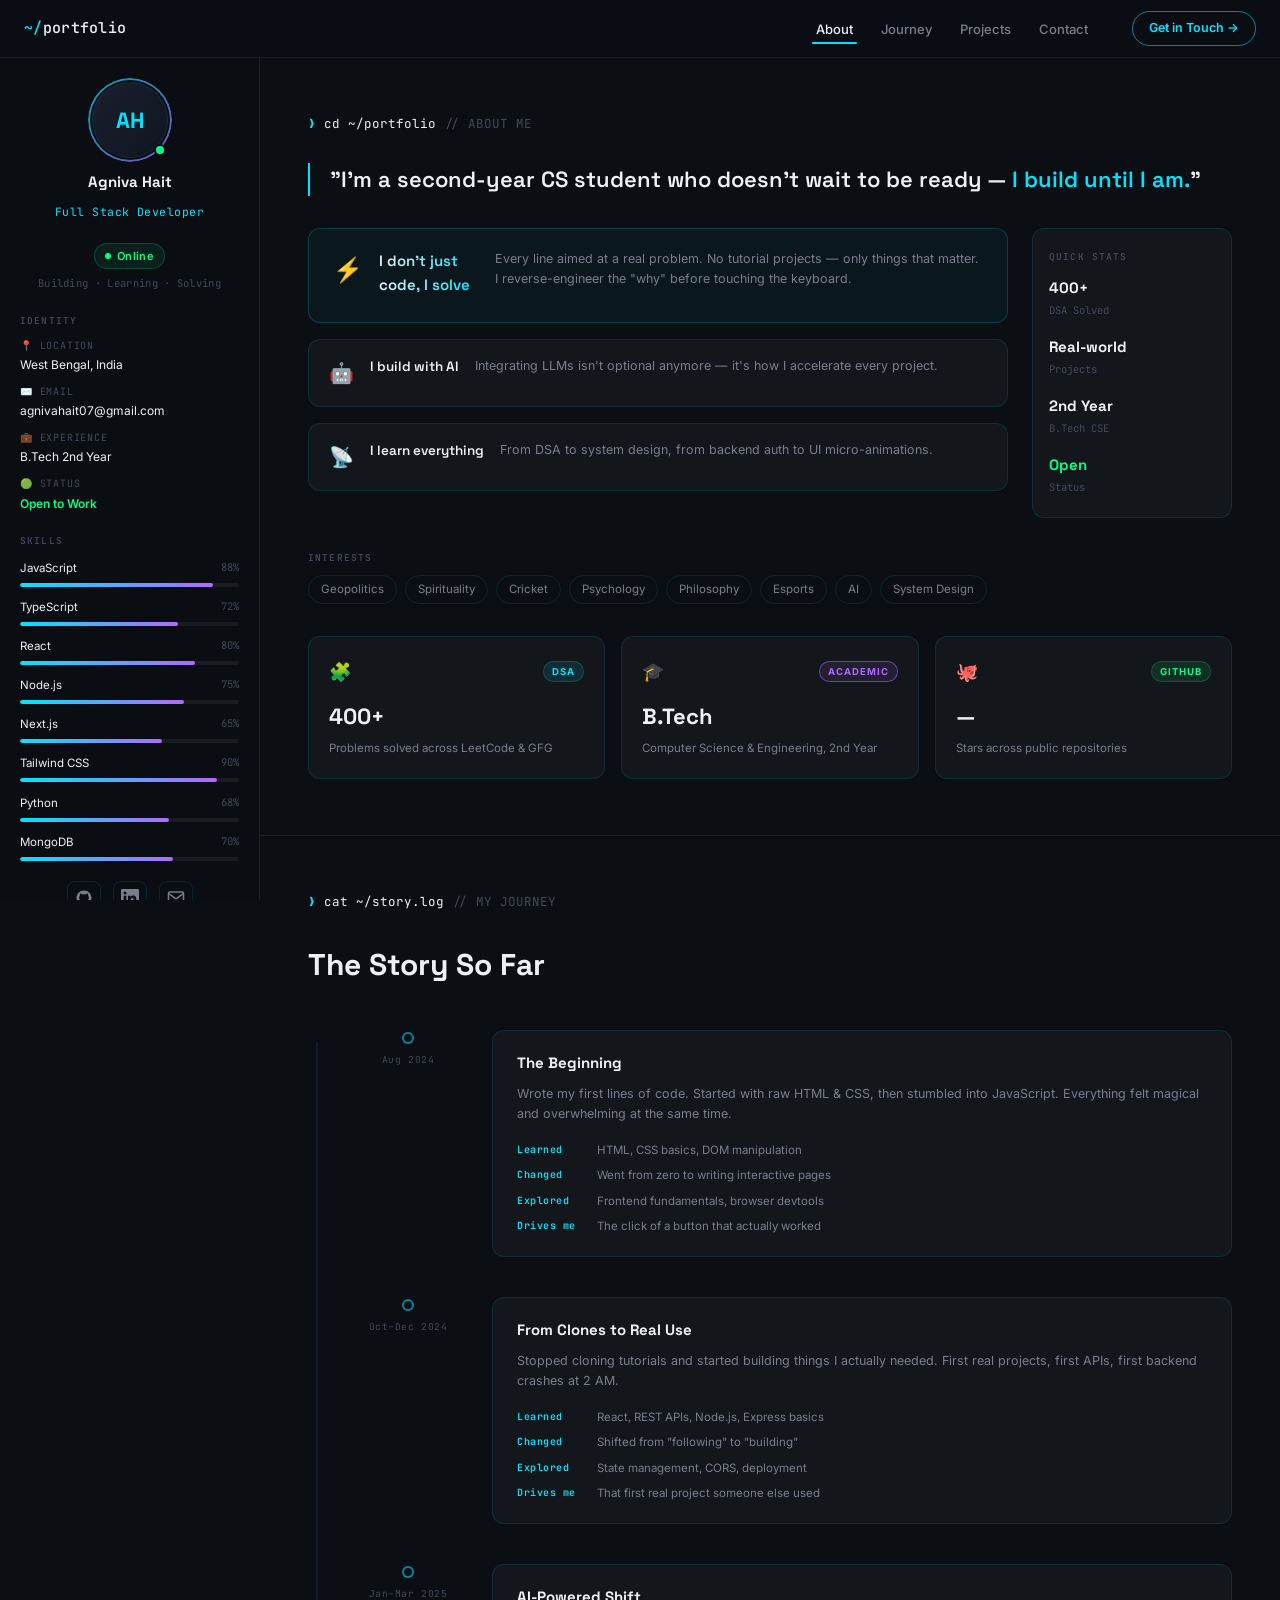
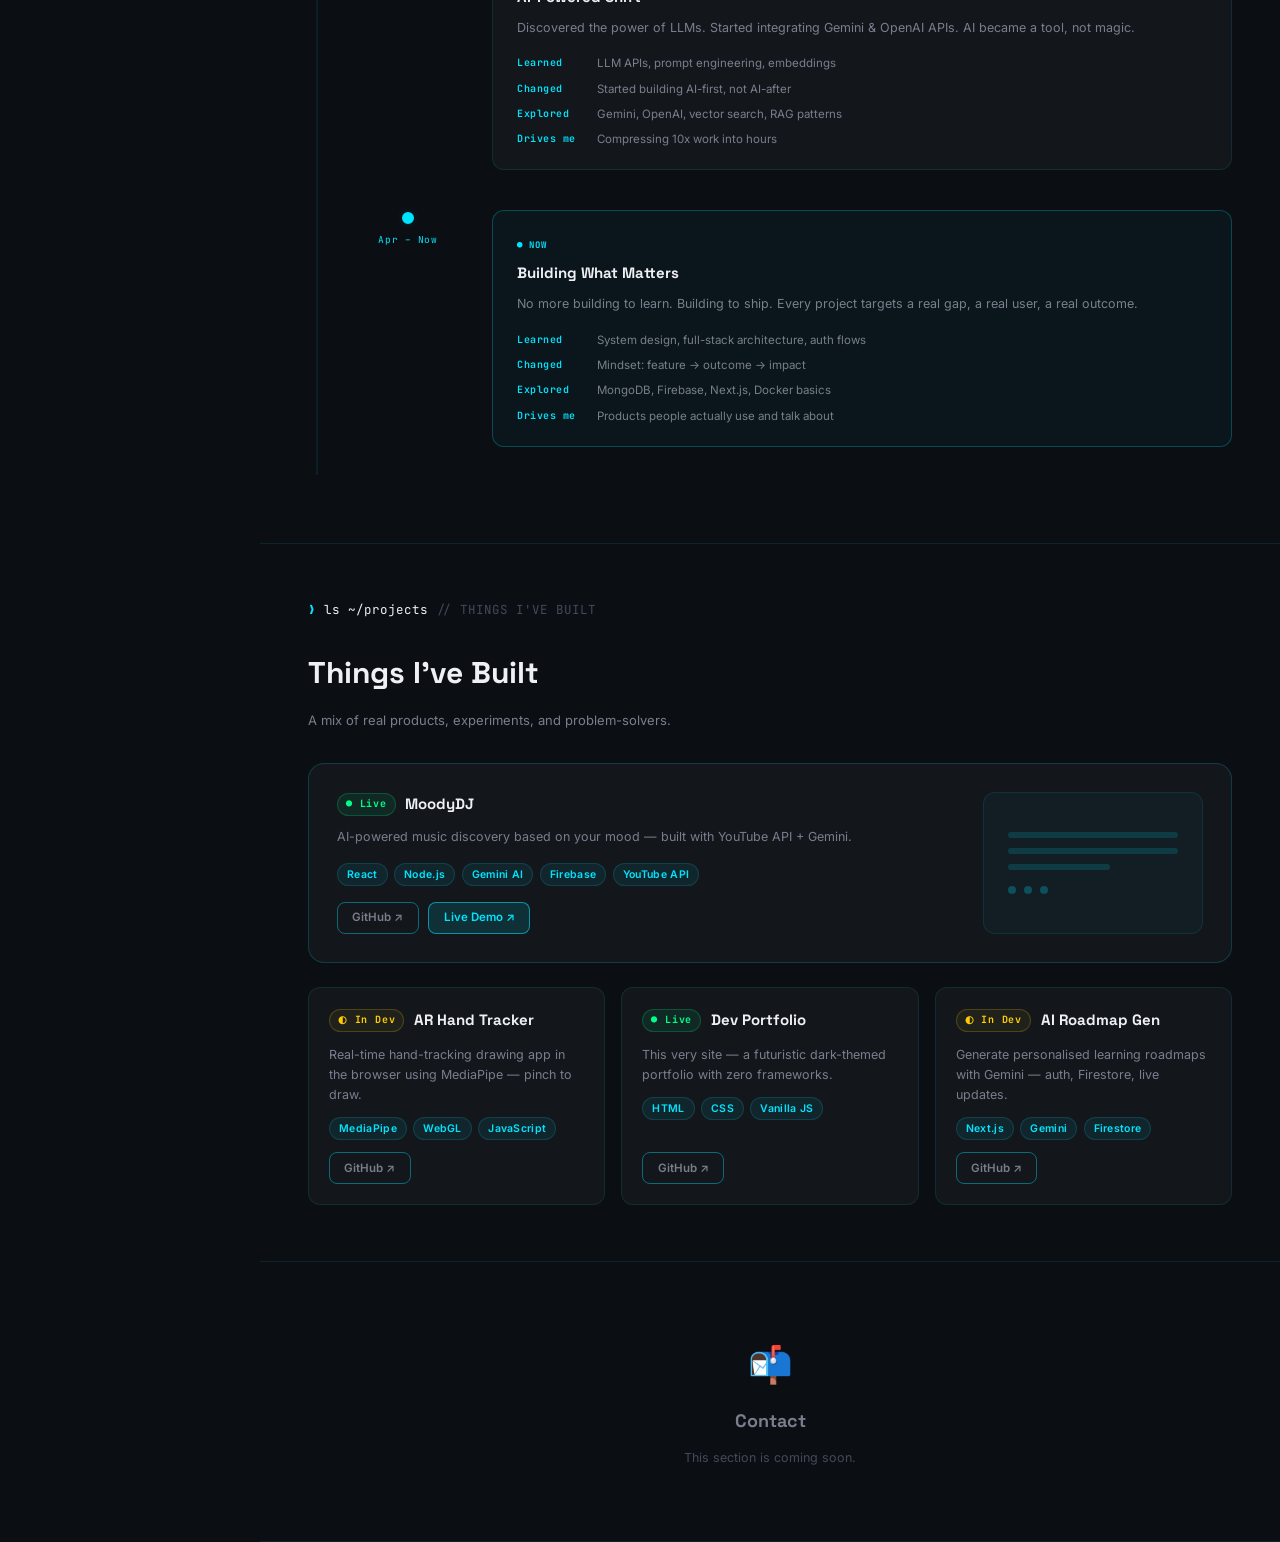
==== portfolio.html @ cdfda13b "first commit" ====
<!DOCTYPE html>
<html lang="en">
<head>
  <meta charset="UTF-8" />
  <meta name="viewport" content="width=device-width, initial-scale=1.0" />
  <meta name="description" content="Agniva Hait — Full Stack Developer. About, journey, projects and more." />
  <title>~/portfolio — Agniva Hait</title>
  <link rel="preconnect" href="https://fonts.googleapis.com" />
  <link rel="preconnect" href="https://fonts.gstatic.com" crossorigin />
  <link href="https://fonts.googleapis.com/css2?family=Space+Grotesk:wght@400;500;600;700&family=Inter:wght@300;400;500;600&family=JetBrains+Mono:wght@300;400;500&display=swap" rel="stylesheet" />
  <link rel="stylesheet" href="styles.css" />
</head>
<body>

<!-- ═══════════════════ NAVBAR ═══════════════════ -->
<nav class="navbar" id="navbar" aria-label="Main navigation">
  <a class="navbar__logo" href="#about"><span class="logo-tilde">~/</span>portfolio</a>
  <ul class="navbar__links" role="list">
    <li><a href="#about"    class="nav-link" data-section="about">About</a></li>
    <li><a href="#journey"  class="nav-link" data-section="journey">Journey</a></li>
    <li><a href="#projects" class="nav-link" data-section="projects">Projects</a></li>
    <li><a href="#contact"  class="nav-link" data-section="contact">Contact</a></li>
  </ul>
  <a href="mailto:agnivahait07@gmail.com" class="navbar__cta">Get in Touch <span aria-hidden="true">→</span></a>
</nav>

<!-- ═══════════════════ PAGE WRAPPER ═══════════════════ -->
<div class="page-wrapper">

  <!-- ═══════════ SIDEBAR ═══════════ -->
  <aside class="sidebar" id="sidebar" aria-label="Developer profile">

    <!-- Profile -->
    <div class="sidebar__profile">
      <div class="avatar-wrap">
        <div class="avatar-ring" aria-hidden="true"></div>
        <div class="avatar"><span class="avatar__initials" aria-hidden="true">AH</span></div>
        <span class="online-dot" title="Online" aria-label="Online"></span>
      </div>
      <h2 class="sidebar__name">Agniva Hait</h2>
      <p class="sidebar__role">Full Stack Developer</p>
    </div>

    <!-- Status -->
    <div class="sidebar__status">
      <span class="status-pill"><span class="status-pill__dot" aria-hidden="true"></span>Online</span>
      <p class="status-tagline">Building · Learning · Solving</p>
    </div>

    <!-- Identity -->
    <div class="sidebar__section">
      <p class="sidebar__section-label">Identity</p>
      <ul class="identity-list">
        <li><span class="id-key">📍 Location</span><span class="id-val">West Bengal, India</span></li>
        <li><span class="id-key">✉️ Email</span><span class="id-val">agnivahait07@gmail.com</span></li>
        <li><span class="id-key">💼 Experience</span><span class="id-val">B.Tech 2nd Year</span></li>
        <li><span class="id-key">🟢 Status</span><span class="id-val id-val--open">Open to Work</span></li>
      </ul>
    </div>

    <!-- Skills -->
    <div class="sidebar__section">
      <p class="sidebar__section-label">Skills</p>
      <ul class="skills-list">
        <li class="skill-item"><div class="skill-meta"><span class="skill-name">JavaScript</span><span class="skill-pct">88%</span></div><div class="skill-bar"><div class="skill-bar__fill" style="--tw:88%"></div></div></li>
        <li class="skill-item"><div class="skill-meta"><span class="skill-name">TypeScript</span><span class="skill-pct">72%</span></div><div class="skill-bar"><div class="skill-bar__fill" style="--tw:72%"></div></div></li>
        <li class="skill-item"><div class="skill-meta"><span class="skill-name">React</span><span class="skill-pct">80%</span></div><div class="skill-bar"><div class="skill-bar__fill" style="--tw:80%"></div></div></li>
        <li class="skill-item"><div class="skill-meta"><span class="skill-name">Node.js</span><span class="skill-pct">75%</span></div><div class="skill-bar"><div class="skill-bar__fill" style="--tw:75%"></div></div></li>
        <li class="skill-item"><div class="skill-meta"><span class="skill-name">Next.js</span><span class="skill-pct">65%</span></div><div class="skill-bar"><div class="skill-bar__fill" style="--tw:65%"></div></div></li>
        <li class="skill-item"><div class="skill-meta"><span class="skill-name">Tailwind CSS</span><span class="skill-pct">90%</span></div><div class="skill-bar"><div class="skill-bar__fill" style="--tw:90%"></div></div></li>
        <li class="skill-item"><div class="skill-meta"><span class="skill-name">Python</span><span class="skill-pct">68%</span></div><div class="skill-bar"><div class="skill-bar__fill" style="--tw:68%"></div></div></li>
        <li class="skill-item"><div class="skill-meta"><span class="skill-name">MongoDB</span><span class="skill-pct">70%</span></div><div class="skill-bar"><div class="skill-bar__fill" style="--tw:70%"></div></div></li>
      </ul>
    </div>

    <!-- Socials -->
    <div class="sidebar__socials">
      <a href="https://github.com/Agniva-07" target="_blank" rel="noopener" class="social-icon" aria-label="GitHub" title="GitHub">
        <svg width="18" height="18" viewBox="0 0 24 24" fill="currentColor" aria-hidden="true"><path d="M12 2C6.477 2 2 6.484 2 12.017c0 4.425 2.865 8.18 6.839 9.504.5.092.682-.217.682-.483 0-.237-.008-.868-.013-1.703-2.782.605-3.369-1.343-3.369-1.343-.454-1.158-1.11-1.466-1.11-1.466-.908-.62.069-.608.069-.608 1.003.07 1.531 1.032 1.531 1.032.892 1.53 2.341 1.088 2.91.832.092-.647.35-1.088.636-1.338-2.22-.253-4.555-1.113-4.555-4.951 0-1.093.39-1.988 1.029-2.688-.103-.253-.446-1.272.098-2.65 0 0 .84-.27 2.75 1.026A9.564 9.564 0 0 1 12 6.844a9.59 9.59 0 0 1 2.504.337c1.909-1.296 2.747-1.027 2.747-1.027.546 1.379.202 2.398.1 2.651.64.7 1.028 1.595 1.028 2.688 0 3.848-2.339 4.695-4.566 4.943.359.309.678.92.678 1.855 0 1.338-.012 2.419-.012 2.747 0 .268.18.58.688.482A10.02 10.02 0 0 0 22 12.017C22 6.484 17.522 2 12 2z"/></svg>
      </a>
      <a href="https://linkedin.com/in/agnivahait" target="_blank" rel="noopener" class="social-icon" aria-label="LinkedIn" title="LinkedIn">
        <svg width="18" height="18" viewBox="0 0 24 24" fill="currentColor" aria-hidden="true"><path d="M20.447 20.452h-3.554v-5.569c0-1.328-.027-3.037-1.852-3.037-1.853 0-2.136 1.445-2.136 2.939v5.667H9.351V9h3.414v1.561h.046c.477-.9 1.637-1.85 3.37-1.85 3.601 0 4.267 2.37 4.267 5.455v6.286zM5.337 7.433a2.062 2.062 0 0 1-2.063-2.065 2.064 2.064 0 1 1 2.063 2.065zm1.782 13.019H3.555V9h3.564v11.452zM22.225 0H1.771C.792 0 0 .774 0 1.729v20.542C0 23.227.792 24 1.771 24h20.451C23.2 24 24 23.227 24 22.271V1.729C24 .774 23.2 0 22.222 0h.003z"/></svg>
      </a>
      <a href="mailto:agnivahait07@gmail.com" class="social-icon" aria-label="Email" title="Email">
        <svg width="18" height="18" viewBox="0 0 24 24" fill="none" stroke="currentColor" stroke-width="2" aria-hidden="true"><path d="M4 4h16c1.1 0 2 .9 2 2v12c0 1.1-.9 2-2 2H4c-1.1 0-2-.9-2-2V6c0-1.1.9-2 2-2z"/><polyline points="22,6 12,13 2,6"/></svg>
      </a>
    </div>

    <!-- Section nav tracker -->
    <nav class="sidebar__nav" aria-label="Page sections">
      <a href="#about"    class="sb-nav-link" data-section="about">About</a>
      <a href="#journey"  class="sb-nav-link" data-section="journey">Journey</a>
      <a href="#projects" class="sb-nav-link" data-section="projects">Projects</a>
      <a href="#contact"  class="sb-nav-link" data-section="contact">Contact</a>
    </nav>

    <p class="sidebar__version" aria-hidden="true">v1.2026</p>
  </aside><!-- /sidebar -->


  <!-- ═══════════ MAIN CONTENT ═══════════ -->
  <main class="main-content" id="main-content">

    <!-- ── ABOUT ────────────────────────────────────────── -->
    <section class="section" id="about" aria-labelledby="about-h">

      <div class="term-header">
        <span class="term-prompt">❯</span>
        <span class="term-cmd">cd ~/portfolio</span>
        <span class="term-comment">// ABOUT ME</span>
      </div>

      <blockquote class="section__quote" id="about-h">
        "I'm a second-year CS student who doesn't wait to be ready —
        <em>I build until I am.</em>"
      </blockquote>

      <!-- Cards + highlights row -->
      <div class="about-grid">
        <div class="feature-cards">
          <!-- PRIMARY card — visually dominant -->
          <article class="feature-card feature-card--primary">
            <div class="fc-icon">⚡</div>
            <h3 class="fc-title">I don't just code, I solve</h3>
            <p class="fc-body">Every line aimed at a real problem. No tutorial projects — only things that matter. I reverse-engineer the "why" before touching the keyboard.</p>
          </article>
          <!-- Secondary cards -->
          <article class="feature-card">
            <div class="fc-icon">🤖</div>
            <h3 class="fc-title">I build with AI</h3>
            <p class="fc-body">Integrating LLMs isn't optional anymore — it's how I accelerate every project.</p>
          </article>
          <article class="feature-card">
            <div class="fc-icon">📡</div>
            <h3 class="fc-title">I learn everything</h3>
            <p class="fc-body">From DSA to system design, from backend auth to UI micro-animations.</p>
          </article>
        </div>

        <aside class="highlights-panel">
          <p class="sidebar__section-label">Quick Stats</p>
          <ul class="highlights-list">
            <li class="hl-item"><span class="hl-val">400+</span><span class="hl-key">DSA Solved</span></li>
            <li class="hl-item"><span class="hl-val">Real-world</span><span class="hl-key">Projects</span></li>
            <li class="hl-item"><span class="hl-val">2nd Year</span><span class="hl-key">B.Tech CSE</span></li>
            <li class="hl-item"><span class="hl-val hl-open">Open</span><span class="hl-key">Status</span></li>
          </ul>
        </aside>
      </div>

      <!-- Interests -->
      <div class="interests-wrap">
        <p class="sidebar__section-label">Interests</p>
        <ul class="interests-tags" role="list">
          <li>Geopolitics</li><li>Spirituality</li><li>Cricket</li>
          <li>Psychology</li><li>Philosophy</li><li>Esports</li>
          <li>AI</li><li>System Design</li>
        </ul>
      </div>

      <!-- Achievement cards -->
      <div class="achievements-grid">
        <article class="achieve-card reveal-item">
          <div class="ac-top"><span>🧩</span><span class="ac-badge ac-cyan">DSA</span></div>
          <p class="ac-val" data-count="400" data-suffix="+">0</p>
          <p class="ac-desc">Problems solved across LeetCode &amp; GFG</p>
        </article>
        <article class="achieve-card reveal-item">
          <div class="ac-top"><span>🎓</span><span class="ac-badge ac-purple">Academic</span></div>
          <p class="ac-val">B.Tech</p>
          <p class="ac-desc">Computer Science &amp; Engineering, 2nd Year</p>
        </article>
        <article class="achieve-card reveal-item">
          <div class="ac-top"><span>🐙</span><span class="ac-badge ac-green">GitHub</span></div>
          <p class="ac-val" id="gh-stars" data-suffix="+">—</p>
          <p class="ac-desc">Stars across public repositories</p>
        </article>
      </div>

    </section><!-- /#about -->


    <!-- ── JOURNEY ──────────────────────────────────────── -->
    <section class="section" id="journey" aria-labelledby="journey-h">

      <div class="term-header">
        <span class="term-prompt">❯</span>
        <span class="term-cmd">cat ~/story.log</span>
        <span class="term-comment">// MY JOURNEY</span>
      </div>

      <h2 class="section__title" id="journey-h">The Story So Far</h2>

      <div class="timeline">
        <div class="timeline__track" aria-hidden="true"></div>

        <!-- Phase 1 -->
        <div class="tl-item reveal-item">
          <div class="tl-node"><div class="node-dot"></div><span class="node-date">Aug 2024</span></div>
          <div class="tl-body">
            <div class="tl-card">
              <h3 class="tl-title">The Beginning</h3>
              <p class="tl-text">Wrote my first lines of code. Started with raw HTML &amp; CSS, then stumbled into JavaScript. Everything felt magical and overwhelming at the same time.</p>
              <dl class="tl-meta">
                <div class="tl-row"><dt>Learned</dt><dd>HTML, CSS basics, DOM manipulation</dd></div>
                <div class="tl-row"><dt>Changed</dt><dd>Went from zero to writing interactive pages</dd></div>
                <div class="tl-row"><dt>Explored</dt><dd>Frontend fundamentals, browser devtools</dd></div>
                <div class="tl-row"><dt>Drives me</dt><dd>The click of a button that actually worked</dd></div>
              </dl>
            </div>
          </div>
        </div>

        <!-- Phase 2 -->
        <div class="tl-item reveal-item">
          <div class="tl-node"><div class="node-dot"></div><span class="node-date">Oct–Dec 2024</span></div>
          <div class="tl-body">
            <div class="tl-card">
              <h3 class="tl-title">From Clones to Real Use</h3>
              <p class="tl-text">Stopped cloning tutorials and started building things I actually needed. First real projects, first APIs, first backend crashes at 2 AM.</p>
              <dl class="tl-meta">
                <div class="tl-row"><dt>Learned</dt><dd>React, REST APIs, Node.js, Express basics</dd></div>
                <div class="tl-row"><dt>Changed</dt><dd>Shifted from "following" to "building"</dd></div>
                <div class="tl-row"><dt>Explored</dt><dd>State management, CORS, deployment</dd></div>
                <div class="tl-row"><dt>Drives me</dt><dd>That first real project someone else used</dd></div>
              </dl>
            </div>
          </div>
        </div>

        <!-- Phase 3 -->
        <div class="tl-item reveal-item">
          <div class="tl-node"><div class="node-dot"></div><span class="node-date">Jan–Mar 2025</span></div>
          <div class="tl-body">
            <div class="tl-card">
              <h3 class="tl-title">AI‑Powered Shift</h3>
              <p class="tl-text">Discovered the power of LLMs. Started integrating Gemini &amp; OpenAI APIs. AI became a tool, not magic.</p>
              <dl class="tl-meta">
                <div class="tl-row"><dt>Learned</dt><dd>LLM APIs, prompt engineering, embeddings</dd></div>
                <div class="tl-row"><dt>Changed</dt><dd>Started building AI-first, not AI-after</dd></div>
                <div class="tl-row"><dt>Explored</dt><dd>Gemini, OpenAI, vector search, RAG patterns</dd></div>
                <div class="tl-row"><dt>Drives me</dt><dd>Compressing 10x work into hours</dd></div>
              </dl>
            </div>
          </div>
        </div>

        <!-- Phase 4 — ACTIVE -->
        <div class="tl-item reveal-item">
          <div class="tl-node tl-node--active"><div class="node-dot node-dot--active"></div><span class="node-date">Apr – Now</span></div>
          <div class="tl-body">
            <div class="tl-card tl-card--active">
              <span class="tl-now-badge">● NOW</span>
              <h3 class="tl-title">Building What Matters</h3>
              <p class="tl-text">No more building to learn. Building to ship. Every project targets a real gap, a real user, a real outcome.</p>
              <dl class="tl-meta">
                <div class="tl-row"><dt>Learned</dt><dd>System design, full-stack architecture, auth flows</dd></div>
                <div class="tl-row"><dt>Changed</dt><dd>Mindset: feature → outcome → impact</dd></div>
                <div class="tl-row"><dt>Explored</dt><dd>MongoDB, Firebase, Next.js, Docker basics</dd></div>
                <div class="tl-row"><dt>Drives me</dt><dd>Products people actually use and talk about</dd></div>
              </dl>
            </div>
          </div>
        </div>

      </div><!-- /timeline -->
    </section><!-- /#journey -->


    <!-- ── PROJECTS ────────────────────────────────────────── -->
    <section class="section" id="projects" aria-labelledby="projects-h">

      <div class="term-header">
        <span class="term-prompt">❯</span>
        <span class="term-cmd">ls ~/projects</span>
        <span class="term-comment">// THINGS I'VE BUILT</span>
      </div>

      <h2 class="section__title" id="projects-h">Things I've Built</h2>
      <p class="section__subtitle">A mix of real products, experiments, and problem-solvers.</p>

      <!-- Featured project -->
      <article class="proj-featured reveal-item" aria-label="MoodyDJ project">
        <div class="proj-featured__meta">
          <div class="proj-header">
            <span class="proj-status proj-status--live">● Live</span>
            <h3 class="proj-title">MoodyDJ</h3>
            <p class="proj-tagline">AI-powered music discovery based on your mood — built with YouTube API + Gemini.</p>
          </div>
          <div class="proj-tags">
            <span class="tag">React</span>
            <span class="tag">Node.js</span>
            <span class="tag">Gemini AI</span>
            <span class="tag">Firebase</span>
            <span class="tag">YouTube API</span>
          </div>
          <div class="proj-actions">
            <a href="https://github.com/Agniva-07" target="_blank" rel="noopener" class="proj-btn proj-btn--ghost">GitHub ↗</a>
            <a href="#" class="proj-btn proj-btn--primary" aria-label="Live demo">Live Demo ↗</a>
          </div>
        </div>
        <div class="proj-featured__visual" aria-hidden="true">
          <div class="proj-visual-block">
            <div class="pvb-line"></div><div class="pvb-line"></div><div class="pvb-line pvb-line--short"></div>
            <div class="pvb-dot-row"><span></span><span></span><span></span></div>
          </div>
        </div>
      </article>

      <!-- Secondary project cards -->
      <div class="proj-grid">

        <article class="proj-card reveal-item">
          <div class="proj-header">
            <span class="proj-status proj-status--dev">◐ In Dev</span>
            <h3 class="proj-title">AR Hand Tracker</h3>
          </div>
          <p class="proj-tagline">Real-time hand-tracking drawing app in the browser using MediaPipe — pinch to draw.</p>
          <div class="proj-tags">
            <span class="tag">MediaPipe</span><span class="tag">WebGL</span><span class="tag">JavaScript</span>
          </div>
          <div class="proj-actions">
            <a href="https://github.com/Agniva-07" target="_blank" rel="noopener" class="proj-btn proj-btn--ghost">GitHub ↗</a>
          </div>
        </article>

        <article class="proj-card reveal-item">
          <div class="proj-header">
            <span class="proj-status proj-status--live">● Live</span>
            <h3 class="proj-title">Dev Portfolio</h3>
          </div>
          <p class="proj-tagline">This very site — a futuristic dark-themed portfolio with zero frameworks.</p>
          <div class="proj-tags">
            <span class="tag">HTML</span><span class="tag">CSS</span><span class="tag">Vanilla JS</span>
          </div>
          <div class="proj-actions">
            <a href="https://github.com/Agniva-07" target="_blank" rel="noopener" class="proj-btn proj-btn--ghost">GitHub ↗</a>
          </div>
        </article>

        <article class="proj-card reveal-item">
          <div class="proj-header">
            <span class="proj-status proj-status--dev">◐ In Dev</span>
            <h3 class="proj-title">AI Roadmap Gen</h3>
          </div>
          <p class="proj-tagline">Generate personalised learning roadmaps with Gemini — auth, Firestore, live updates.</p>
          <div class="proj-tags">
            <span class="tag">Next.js</span><span class="tag">Gemini</span><span class="tag">Firestore</span>
          </div>
          <div class="proj-actions">
            <a href="https://github.com/Agniva-07" target="_blank" rel="noopener" class="proj-btn proj-btn--ghost">GitHub ↗</a>
          </div>
        </article>

      </div><!-- /proj-grid -->
    </section><!-- /#projects -->


    <!-- ── CONTACT (placeholder) ─────────────────────────────── -->
    <section class="section section--placeholder" id="contact" aria-labelledby="contact-h">
      <div class="ph-inner">
        <span class="ph-icon">📬</span>
        <h2 id="contact-h">Contact</h2>
        <p>This section is coming soon.</p>
      </div>
    </section>

  </main><!-- /main-content -->
</div><!-- /page-wrapper -->

<script src="script.js"></script>
</body>
</html>
---- styles.css ----
/* =============================================================
   styles.css — Agniva Hait Portfolio
   Design: dark futuristic, neon accents, glassmorphism
   ============================================================= */

/* ── 1. Design Tokens ──────────────────────────────────────── */
:root {
  /* Background */
  --bg:          #0b0f14;
  --bg-card:     rgba(255,255,255,0.04);
  --bg-sidebar:  rgba(11,15,20,0.96);
  --bg-glass:    rgba(255,255,255,0.035);

  /* Accents */
  --cyan:        #00e5ff;
  --cyan-dim:    rgba(0,229,255,0.55);
  --cyan-glow:   rgba(0,229,255,0.10);
  --green:       #00ff88;
  --purple:      #b06aff;
  --purple-dim:  rgba(176,106,255,0.5);

  /* Borders */
  --border:      rgba(0,229,255,0.10);
  --border-h:    rgba(0,229,255,0.40);

  /* Text */
  --text-1:   #eef0f4;
  --text-2:   #7a7e8c;
  --text-3:   #44485a;

  /* Fonts */
  --font-head: 'Space Grotesk', sans-serif;
  --font-body: 'Inter', sans-serif;
  --font-mono: 'JetBrains Mono', monospace;

  /* Layout */
  --navbar-h:   58px;
  --sidebar-w:  260px;

  /* Transitions */
  --tr: 220ms ease;
}

/* ── 2. Reset ──────────────────────────────────────────────── */
*, *::before, *::after { box-sizing: border-box; margin: 0; padding: 0; }
html { scroll-behavior: smooth; }
body {
  background: var(--bg);
  color: var(--text-1);
  font-family: var(--font-body);
  font-size: 14px;
  line-height: 1.65;
  -webkit-font-smoothing: antialiased;
}
ul { list-style: none; }
a  { text-decoration: none; color: inherit; }
blockquote, dl, dt, dd { margin: 0; padding: 0; }

/* ── 3. NAVBAR ─────────────────────────────────────────────── */
.navbar {
  position: fixed;
  top: 0; left: 0; right: 0;
  height: var(--navbar-h);
  z-index: 100;
  display: flex;
  align-items: center;
  gap: 1.5rem;
  padding: 0 1.5rem;
  background: rgba(11,15,20,0.75);
  backdrop-filter: blur(18px);
  -webkit-backdrop-filter: blur(18px);
  border-bottom: 1px solid var(--border);
}

.navbar__logo {
  font-family: var(--font-mono);
  font-size: 15px;
  font-weight: 500;
  letter-spacing: 0.02em;
  white-space: nowrap;
  color: var(--text-1);
  transition: color var(--tr);
}
.navbar__logo:hover { color: var(--cyan); }
.logo-tilde { color: var(--cyan); }

.navbar__links {
  display: flex;
  gap: 0.25rem;
  margin-left: auto;
}
.nav-link {
  font-family: var(--font-body);
  font-size: 13px;
  font-weight: 500;
  color: var(--text-2);
  padding: 0.3rem 0.75rem;
  border-radius: 6px;
  position: relative;
  transition: color var(--tr);
}
.nav-link::after {
  content: '';
  position: absolute;
  bottom: -2px; left: 50%; right: 50%;
  height: 1.5px;
  background: var(--cyan);
  border-radius: 2px;
  transition: left var(--tr), right var(--tr);
}
.nav-link:hover,
.nav-link.active { color: var(--text-1); }
.nav-link:hover::after,
.nav-link.active::after { left: 8px; right: 8px; }

.navbar__cta {
  margin-left: 0.5rem;
  padding: 0.4rem 1rem;
  font-size: 12.5px;
  font-weight: 600;
  border: 1px solid var(--cyan-dim);
  border-radius: 20px;
  color: var(--cyan);
  white-space: nowrap;
  transition: background var(--tr), box-shadow var(--tr);
}
.navbar__cta:hover {
  background: rgba(0,229,255,0.08);
  box-shadow: 0 0 14px var(--cyan-glow);
}

/* ── 4. PAGE WRAPPER (sidebar + main) ──────────────────────── */
.page-wrapper {
  display: flex;
  padding-top: var(--navbar-h);
  min-height: 100vh;
}

/* ── 5. SIDEBAR ────────────────────────────────────────────── */
.sidebar {
  position: fixed;
  top: var(--navbar-h);
  left: 0;
  width: var(--sidebar-w);
  height: calc(100vh - var(--navbar-h));
  overflow-y: auto;
  overflow-x: hidden;
  padding: 1.5rem 1.25rem 1.25rem;
  background: var(--bg-sidebar);
  border-right: 1px solid var(--border);
  display: flex;
  flex-direction: column;
  gap: 1.25rem;
  scrollbar-width: thin;
  scrollbar-color: var(--border) transparent;
}
.sidebar::-webkit-scrollbar { width: 4px; }
.sidebar::-webkit-scrollbar-thumb { background: var(--border); border-radius: 4px; }

/* Profile */
.sidebar__profile {
  display: flex;
  flex-direction: column;
  align-items: center;
  text-align: center;
  gap: 0.5rem;
}
.avatar-wrap {
  position: relative;
  width: 76px; height: 76px;
  margin-bottom: 0.25rem;
}
.avatar-ring {
  position: absolute;
  inset: -4px;
  border-radius: 50%;
  border: 2px solid transparent;
  background: linear-gradient(135deg, var(--cyan), var(--purple)) border-box;
  -webkit-mask: linear-gradient(#fff 0 0) padding-box, linear-gradient(#fff 0 0);
  -webkit-mask-composite: destination-out;
  mask-composite: exclude;
  opacity: 0.7;
  transition: opacity var(--tr);
}
.sidebar__profile:hover .avatar-ring { opacity: 1; }
.avatar {
  width: 76px; height: 76px;
  border-radius: 50%;
  background: linear-gradient(135deg, #1a1f2e, #0f1520);
  display: flex; align-items: center; justify-content: center;
  font-family: var(--font-head);
  font-size: 22px;
  font-weight: 700;
  color: var(--cyan);
  border: 1px solid var(--border);
}
.online-dot {
  position: absolute;
  bottom: 2px; right: 2px;
  width: 12px; height: 12px;
  border-radius: 50%;
  background: var(--green);
  border: 2px solid var(--bg);
  animation: pulse-dot 2.5s ease-in-out infinite;
}
@keyframes pulse-dot {
  0%,100% { box-shadow: 0 0 0 0 rgba(0,255,136,0.45); }
  50%      { box-shadow: 0 0 0 5px rgba(0,255,136,0); }
}
.sidebar__name {
  font-family: var(--font-head);
  font-size: 15px;
  font-weight: 700;
  color: var(--text-1);
}
.sidebar__role {
  font-size: 11.5px;
  color: var(--cyan);
  font-family: var(--font-mono);
  letter-spacing: 0.04em;
}

/* Status */
.sidebar__status { text-align: center; }
.status-pill {
  display: inline-flex;
  align-items: center;
  gap: 6px;
  padding: 3px 10px;
  border-radius: 20px;
  background: rgba(0,255,136,0.08);
  border: 1px solid rgba(0,255,136,0.2);
  font-size: 11px;
  font-weight: 600;
  color: var(--green);
  letter-spacing: 0.04em;
}
.status-pill__dot {
  width: 6px; height: 6px;
  border-radius: 50%;
  background: var(--green);
  animation: pulse-dot 2s ease-in-out infinite;
}
.status-tagline {
  margin-top: 0.4rem;
  font-size: 10.5px;
  color: var(--text-3);
  font-family: var(--font-mono);
  letter-spacing: 0.03em;
}

/* Sidebar section header */
.sidebar__section { display: flex; flex-direction: column; gap: 0.6rem; }
.sidebar__section-label {
  font-family: var(--font-mono);
  font-size: 9.5px;
  font-weight: 600;
  letter-spacing: 0.12em;
  text-transform: uppercase;
  color: var(--text-3);
}

/* Identity list */
.identity-list { display: flex; flex-direction: column; gap: 0.55rem; }
.identity-list li {
  display: flex;
  flex-direction: column;
  gap: 1px;
}
.id-key {
  font-size: 10px;
  font-family: var(--font-mono);
  color: var(--text-3);
  text-transform: uppercase;
  letter-spacing: 0.08em;
}
.id-val {
  font-size: 12px;
  color: var(--text-1);
  word-break: break-all;
}
.id-val--open {
  color: var(--green);
  font-weight: 600;
}

/* Skills */
.skills-list { display: flex; flex-direction: column; gap: 0.7rem; }
.skill-item  { display: flex; flex-direction: column; gap: 5px; }
.skill-meta  { display: flex; justify-content: space-between; }
.skill-name  { font-size: 11.5px; color: var(--text-1); }
.skill-pct   { font-size: 10.5px; color: var(--text-3); font-family: var(--font-mono); }
.skill-bar {
  height: 4px;
  background: rgba(255,255,255,0.06);
  border-radius: 4px;
  overflow: hidden;
}
.skill-bar__fill {
  height: 100%;
  width: 0;                         /* starts at 0, JS animates */
  border-radius: 4px;
  background: linear-gradient(90deg, var(--cyan), var(--purple));
  transition: width 1s cubic-bezier(.22,.68,0,1.2);
}

/* Socials */
.sidebar__socials {
  display: flex;
  gap: 0.75rem;
  margin-top: auto;
  justify-content: center;
}
.social-icon {
  display: flex;
  align-items: center;
  justify-content: center;
  width: 34px; height: 34px;
  border-radius: 8px;
  border: 1px solid var(--border);
  color: var(--text-2);
  transition: color var(--tr), border-color var(--tr), box-shadow var(--tr);
}
.social-icon:hover {
  color: var(--cyan);
  border-color: var(--cyan-dim);
  box-shadow: 0 0 10px var(--cyan-glow);
}
.sidebar__version {
  text-align: center;
  font-family: var(--font-mono);
  font-size: 9px;
  color: var(--text-3);
}

/* ── 6. MAIN CONTENT ───────────────────────────────────────── */
.main-content {
  margin-left: var(--sidebar-w);
  flex: 1;
  min-height: 100vh;
}
.section {
  padding: 3.5rem 3rem;
  border-bottom: 1px solid var(--border);
}

/* ── 7. TERMINAL HEADER BLOCK ──────────────────────────────── */
.term-header {
  display: flex;
  flex-wrap: wrap;
  align-items: center;
  gap: 0.5rem;
  margin-bottom: 1.75rem;
  font-family: var(--font-mono);
  font-size: 12.5px;
}
.term-prompt { color: var(--cyan); }
.term-cmd    { color: var(--text-1); }
.term-comment{ color: var(--text-3); }

/* ── 8. ABOUT SECTION ──────────────────────────────────────── */
.section__quote {
  font-family: var(--font-head);
  font-size: clamp(17px, 2.4vw, 22px);
  font-weight: 600;
  line-height: 1.5;
  color: var(--text-1);
  border-left: 2px solid var(--cyan);
  padding-left: 1.25rem;
  margin-bottom: 2rem;
}
.section__quote em {
  font-style: normal;
  color: var(--cyan);
}

/* About grid */
.about-grid {
  display: grid;
  grid-template-columns: 1fr 200px;
  gap: 1.5rem;
  margin-bottom: 2rem;
}
.feature-cards { display: flex; flex-direction: column; gap: 1rem; }
.feature-card {
  display: flex;
  align-items: flex-start;
  gap: 1rem;
  padding: 1rem 1.25rem;
  background: var(--bg-glass);
  border: 1px solid var(--border);
  border-radius: 12px;
  transition: border-color var(--tr), box-shadow var(--tr);
}
.feature-card:hover {
  border-color: var(--border-h);
  box-shadow: 0 0 16px var(--cyan-glow);
}
.fc-icon { font-size: 20px; flex-shrink: 0; margin-top: 1px; }
.fc-title {
  font-family: var(--font-head);
  font-size: 13.5px;
  font-weight: 600;
  color: var(--text-1);
  margin-bottom: 4px;
}
.fc-body { font-size: 12.5px; color: var(--text-2); }

/* Highlights panel */
.highlights-panel {
  background: var(--bg-glass);
  border: 1px solid var(--border);
  border-radius: 12px;
  padding: 1.25rem 1rem;
  display: flex;
  flex-direction: column;
  gap: 0.75rem;
}
.highlights-list { display: flex; flex-direction: column; gap: 1rem; }
.hl-item { display: flex; flex-direction: column; gap: 1px; }
.hl-val  {
  font-family: var(--font-head);
  font-size: 15px;
  font-weight: 700;
  color: var(--text-1);
}
.hl-open { color: var(--green); }
.hl-key  { font-size: 10.5px; color: var(--text-3); font-family: var(--font-mono); }

/* Interests */
.interests-wrap { margin-bottom: 2rem; }
.interests-tags {
  display: flex;
  flex-wrap: wrap;
  gap: 0.5rem;
  margin-top: 0.6rem;
}
.interests-tags li {
  padding: 4px 12px;
  border-radius: 20px;
  border: 1px solid var(--border);
  font-size: 11.5px;
  color: var(--text-2);
  transition: border-color var(--tr), color var(--tr);
  cursor: default;
}
.interests-tags li:hover { border-color: var(--cyan-dim); color: var(--cyan); }

/* Achievement cards */
.achievements-grid {
  display: grid;
  grid-template-columns: repeat(3, 1fr);
  gap: 1rem;
}
.achieve-card {
  padding: 1.25rem;
  background: var(--bg-glass);
  border: 1px solid var(--border);
  border-radius: 12px;
  transition: border-color var(--tr), box-shadow var(--tr);
}
.achieve-card:hover {
  border-color: var(--border-h);
  box-shadow: 0 0 18px var(--cyan-glow);
}
.ac-top {
  display: flex;
  align-items: center;
  justify-content: space-between;
  margin-bottom: 0.75rem;
  font-size: 18px;
}
.ac-badge {
  font-size: 9.5px;
  font-weight: 700;
  letter-spacing: 0.1em;
  text-transform: uppercase;
  padding: 2px 8px;
  border-radius: 20px;
}
.ac-cyan   { background: rgba(0,229,255,0.1); color: var(--cyan); border: 1px solid rgba(0,229,255,0.2); }
.ac-purple { background: rgba(176,106,255,0.1); color: var(--purple); border: 1px solid var(--purple-dim); }
.ac-green  { background: rgba(0,255,136,0.1); color: var(--green); border: 1px solid rgba(0,255,136,0.2); }
.ac-val    { font-family: var(--font-head); font-size: 22px; font-weight: 700; color: var(--text-1); }
.ac-desc   { font-size: 11.5px; color: var(--text-2); margin-top: 4px; }

/* ── 9. SECTION TITLE ──────────────────────────────────────── */
.section__title {
  font-family: var(--font-head);
  font-size: clamp(22px, 3vw, 30px);
  font-weight: 700;
  color: var(--text-1);
  margin-bottom: 2.5rem;
}

/* ── 10. TIMELINE ──────────────────────────────────────────── */
.timeline {
  position: relative;
  display: flex;
  flex-direction: column;
  gap: 0;
  padding-left: 40px;
}
.timeline__track {
  position: absolute;
  left: 8px;
  top: 12px;
  bottom: 12px;
  width: 2px;
  background: linear-gradient(180deg, var(--cyan) 0%, var(--purple) 60%, transparent 100%);
  opacity: 0.25;
}
.tl-item {
  position: relative;
  display: grid;
  grid-template-columns: 120px 1fr;
  gap: 1.5rem;
  margin-bottom: 2.5rem;
  opacity: 0;
  transform: translateY(20px);
  transition: opacity 0.55s ease, transform 0.55s ease;
}
.tl-item.visible { opacity: 1; transform: translateY(0); }

.tl-node {
  display: flex;
  flex-direction: column;
  align-items: center;
  gap: 8px;
  padding-top: 2px;
}
.node-dot {
  width: 12px; height: 12px;
  border-radius: 50%;
  background: var(--bg);
  border: 2px solid var(--cyan-dim);
  position: relative;
  z-index: 2;
  transition: border-color var(--tr), box-shadow var(--tr);
}
.tl-item:hover .node-dot { border-color: var(--cyan); box-shadow: 0 0 8px var(--cyan-glow); }
.node-dot--active {
  background: var(--cyan);
  border-color: var(--cyan);
  box-shadow: 0 0 10px var(--cyan-glow);
  animation: pulse-dot 2s ease-in-out infinite;
}
.node-date {
  font-family: var(--font-mono);
  font-size: 9.5px;
  color: var(--text-3);
  text-align: center;
  letter-spacing: 0.06em;
  white-space: nowrap;
}
.tl-node--active .node-date { color: var(--cyan); }

/* Timeline card */
.tl-card {
  background: var(--bg-glass);
  border: 1px solid var(--border);
  border-radius: 12px;
  padding: 1.25rem 1.5rem;
  transition: border-color var(--tr), box-shadow var(--tr);
}
.tl-item:hover .tl-card { border-color: var(--border-h); }
.tl-card--active {
  border-color: rgba(0,229,255,0.25);
  background: rgba(0,229,255,0.03);
}
.tl-now-badge {
  display: inline-block;
  font-family: var(--font-mono);
  font-size: 9px;
  font-weight: 700;
  letter-spacing: 0.12em;
  color: var(--cyan);
  margin-bottom: 0.5rem;
  animation: blink 1.4s step-end infinite;
}
@keyframes blink { 0%,100%{opacity:1} 50%{opacity:0.3} }
.tl-title {
  font-family: var(--font-head);
  font-size: 15px;
  font-weight: 700;
  color: var(--text-1);
  margin-bottom: 0.5rem;
}
.tl-text { font-size: 12.5px; color: var(--text-2); margin-bottom: 1rem; }

/* Timeline meta (dl) */
.tl-meta  { display: flex; flex-direction: column; gap: 0.4rem; }
.tl-row   { display: flex; gap: 0.75rem; font-size: 11.5px; }
.tl-row dt {
  min-width: 68px;
  font-family: var(--font-mono);
  font-size: 10px;
  font-weight: 600;
  color: var(--cyan);
  letter-spacing: 0.05em;
  padding-top: 1px;
}
.tl-row dd { color: var(--text-2); }

/* ── 11. PLACEHOLDER SECTIONS ──────────────────────────────── */
.section--placeholder {
  display: flex;
  align-items: center;
  justify-content: center;
  min-height: 280px;
  border-bottom: 1px solid var(--border);
}
.ph-inner {
  display: flex;
  flex-direction: column;
  align-items: center;
  gap: 0.75rem;
  text-align: center;
  color: var(--text-3);
}
.ph-icon { font-size: 36px; }
.ph-inner h2 { font-family: var(--font-head); font-size: 18px; font-weight: 700; color: var(--text-2); }
.ph-inner p  { font-size: 12.5px; }

/* ── 12. SCROLL REVEAL INITIAL STATE ──────────────────────── */
.reveal-item {
  opacity: 0;
  transform: translateY(18px);
  transition: opacity 0.5s ease, transform 0.5s ease;
}
.reveal-item.visible {
  opacity: 1;
  transform: translateY(0);
}

/* ── 13. SCROLLBAR (global, subtle) ───────────────────────── */
::-webkit-scrollbar       { width: 6px; height: 6px; }
::-webkit-scrollbar-track { background: transparent; }
::-webkit-scrollbar-thumb { background: rgba(0,229,255,0.15); border-radius: 4px; }

/* ── 14. SIDEBAR SECTION NAV TRACKER ──────────────────────── */
.sidebar__nav {
  display: flex;
  flex-direction: column;
  gap: 2px;
  border-top: 1px solid var(--border);
  padding-top: 0.75rem;
}
.sb-nav-link {
  display: flex;
  align-items: center;
  gap: 0.6rem;
  padding: 0.35rem 0.6rem;
  border-radius: 6px;
  font-size: 11.5px;
  font-weight: 500;
  color: var(--text-3);
  position: relative;
  transition: color var(--tr), background var(--tr);
}
.sb-nav-link::before {
  content: '';
  width: 3px;
  height: 0;
  border-radius: 2px;
  background: var(--cyan);
  transition: height var(--tr);
  flex-shrink: 0;
}
.sb-nav-link:hover { color: var(--text-2); background: rgba(0,229,255,0.04); }
.sb-nav-link.active {
  color: var(--cyan);
  background: rgba(0,229,255,0.06);
  border: 1px solid rgba(0,229,255,0.12);
}
.sb-nav-link.active::before { height: 14px; }

/* ── 15. PRIMARY FEATURE CARD ──────────────────────────────── */
.feature-card--primary {
  border-color: rgba(0,229,255,0.20);
  background: rgba(0,229,255,0.04);
  padding: 1.25rem 1.5rem;
}
.feature-card--primary .fc-icon { font-size: 24px; }
.feature-card--primary .fc-title {
  font-size: 15px;
  background: linear-gradient(90deg, var(--text-1), var(--cyan));
  -webkit-background-clip: text;
  -webkit-text-fill-color: transparent;
  background-clip: text;
}
.feature-card--primary:hover {
  border-color: rgba(0,229,255,0.45);
  box-shadow: 0 0 22px rgba(0,229,255,0.10), 0 4px 24px rgba(0,0,0,0.35);
  transform: translateY(-3px);
}

/* ── 16. UNIVERSAL CARD HOVER DEPTH ───────────────────────── */
/* Applied on cards that should lift: feature-card, achieve-card, tl-card, proj-card */
.feature-card,
.achieve-card,
.tl-card,
.proj-card,
.proj-featured {
  transition:
    border-color var(--tr),
    box-shadow var(--tr),
    transform 250ms ease;
}
.feature-card:hover,
.achieve-card:hover { transform: translateY(-4px) scale(1.008); }
.tl-card:hover { transform: translateY(-3px); }

/* ── 17. SECTION SUBTITLE ──────────────────────────────────── */
.section__subtitle {
  font-size: 13px;
  color: var(--text-2);
  margin-top: -1.75rem;
  margin-bottom: 2rem;
}

/* ── 18. TIMELINE SCROLL PROGRESS ─────────────────────────── */
/* JS sets --tl-fill (0–100%) on .timeline */
.timeline__track {
  /* override the static gradient with a two-stop fill approach */
  background: linear-gradient(
    180deg,
    var(--cyan)        0%,
    var(--cyan)        var(--tl-fill, 0%),
    rgba(0,229,255,0.08) var(--tl-fill, 0%),
    rgba(0,229,255,0.08) 100%
  );
  opacity: 1;
  transition: background 100ms linear;
}

/* ── 19. PROJECTS SECTION ──────────────────────────────────── */

/* Featured card */
.proj-featured {
  display: grid;
  grid-template-columns: 1fr 220px;
  gap: 1.5rem;
  padding: 1.75rem;
  background: var(--bg-glass);
  border: 1px solid rgba(0,229,255,0.18);
  border-radius: 16px;
  margin-bottom: 1.5rem;
}
.proj-featured:hover {
  border-color: rgba(0,229,255,0.40);
  box-shadow: 0 0 28px rgba(0,229,255,0.08), 0 8px 32px rgba(0,0,0,0.4);
  transform: translateY(-4px);
}
.proj-featured__meta {
  display: flex;
  flex-direction: column;
  gap: 1rem;
}

/* Project grid (3 secondary cards) */
.proj-grid {
  display: grid;
  grid-template-columns: repeat(3, 1fr);
  gap: 1rem;
}
.proj-card {
  padding: 1.25rem;
  background: var(--bg-glass);
  border: 1px solid var(--border);
  border-radius: 12px;
  display: flex;
  flex-direction: column;
  gap: 0.75rem;
}
.proj-card:hover {
  border-color: var(--border-h);
  box-shadow: 0 0 16px var(--cyan-glow);
  transform: translateY(-4px) scale(1.008);
}

/* Shared project sub-elements */
.proj-header {
  display: flex;
  align-items: center;
  gap: 0.6rem;
  flex-wrap: wrap;
}
.proj-title {
  font-family: var(--font-head);
  font-size: 15px;
  font-weight: 700;
  color: var(--text-1);
}
.proj-tagline {
  font-size: 12.5px;
  color: var(--text-2);
  line-height: 1.6;
}
.proj-tags {
  display: flex;
  flex-wrap: wrap;
  gap: 0.4rem;
}
.tag {
  padding: 2px 9px;
  border-radius: 20px;
  font-size: 10.5px;
  font-weight: 600;
  background: rgba(0,229,255,0.07);
  border: 1px solid rgba(0,229,255,0.15);
  color: var(--cyan);
  letter-spacing: 0.03em;
}
.proj-actions {
  display: flex;
  gap: 0.6rem;
  flex-wrap: wrap;
  margin-top: auto;
}
.proj-btn {
  padding: 0.35rem 0.9rem;
  border-radius: 8px;
  font-size: 11.5px;
  font-weight: 600;
  transition: background var(--tr), box-shadow var(--tr), border-color var(--tr);
}
.proj-btn--ghost {
  border: 1px solid var(--border-h);
  color: var(--text-2);
}
.proj-btn--ghost:hover {
  border-color: var(--cyan);
  color: var(--cyan);
}
.proj-btn--primary {
  background: rgba(0,229,255,0.12);
  border: 1px solid var(--cyan-dim);
  color: var(--cyan);
}
.proj-btn--primary:hover {
  background: rgba(0,229,255,0.20);
  box-shadow: 0 0 12px var(--cyan-glow);
}

/* Status badge */
.proj-status {
  font-family: var(--font-mono);
  font-size: 10px;
  font-weight: 700;
  letter-spacing: 0.08em;
  padding: 2px 8px;
  border-radius: 20px;
}
.proj-status--live {
  color: var(--green);
  background: rgba(0,255,136,0.08);
  border: 1px solid rgba(0,255,136,0.20);
}
.proj-status--dev {
  color: #ffcc00;
  background: rgba(255,204,0,0.06);
  border: 1px solid rgba(255,204,0,0.20);
}

/* Featured card decorative visual placeholder */
.proj-featured__visual {
  display: flex;
  align-items: center;
  justify-content: center;
  background: rgba(0,229,255,0.03);
  border: 1px solid rgba(0,229,255,0.10);
  border-radius: 12px;
}
.proj-visual-block {
  display: flex;
  flex-direction: column;
  gap: 10px;
  padding: 1.5rem;
  width: 100%;
}
.pvb-line {
  height: 6px;
  border-radius: 4px;
  background: rgba(0,229,255,0.15);
}
.pvb-line--short { width: 60%; }
.pvb-dot-row {
  display: flex;
  gap: 8px;
  margin-top: 6px;
}
.pvb-dot-row span {
  width: 8px; height: 8px;
  border-radius: 50%;
  background: rgba(0,229,255,0.25);
}
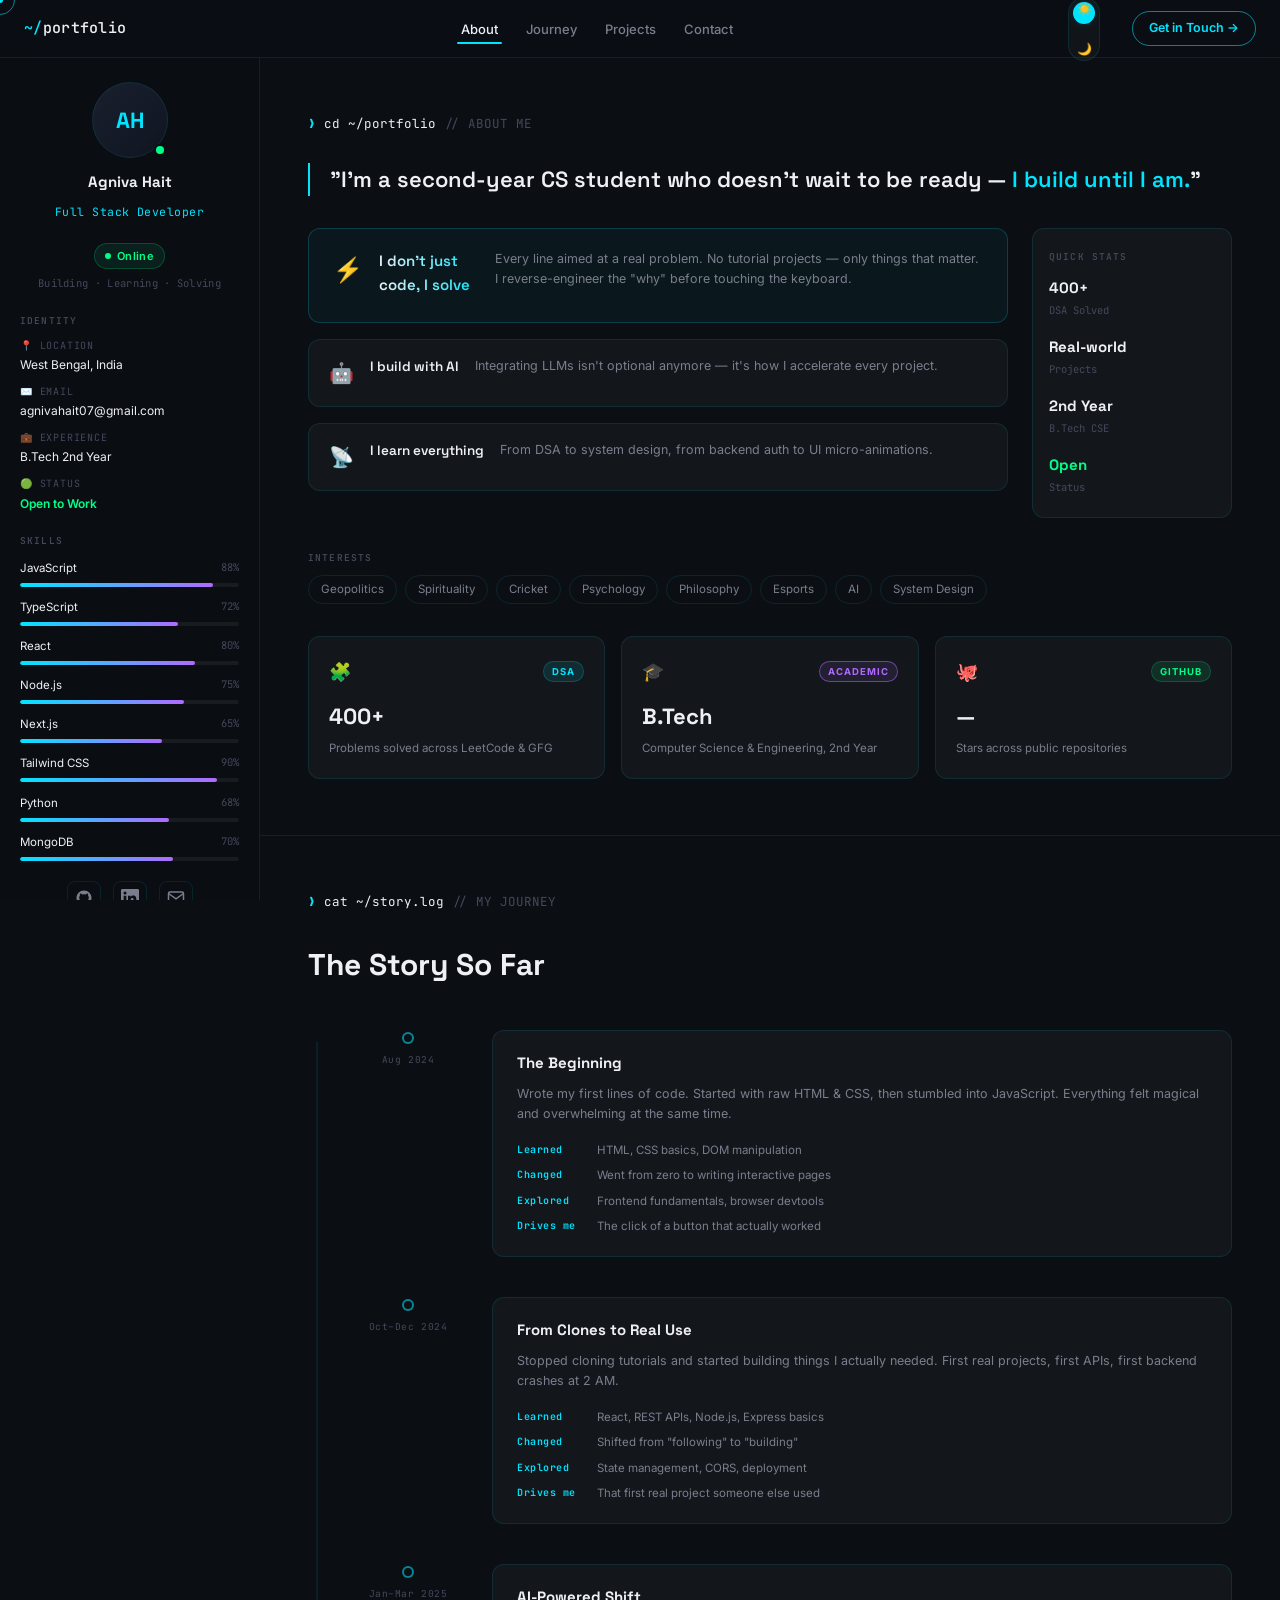
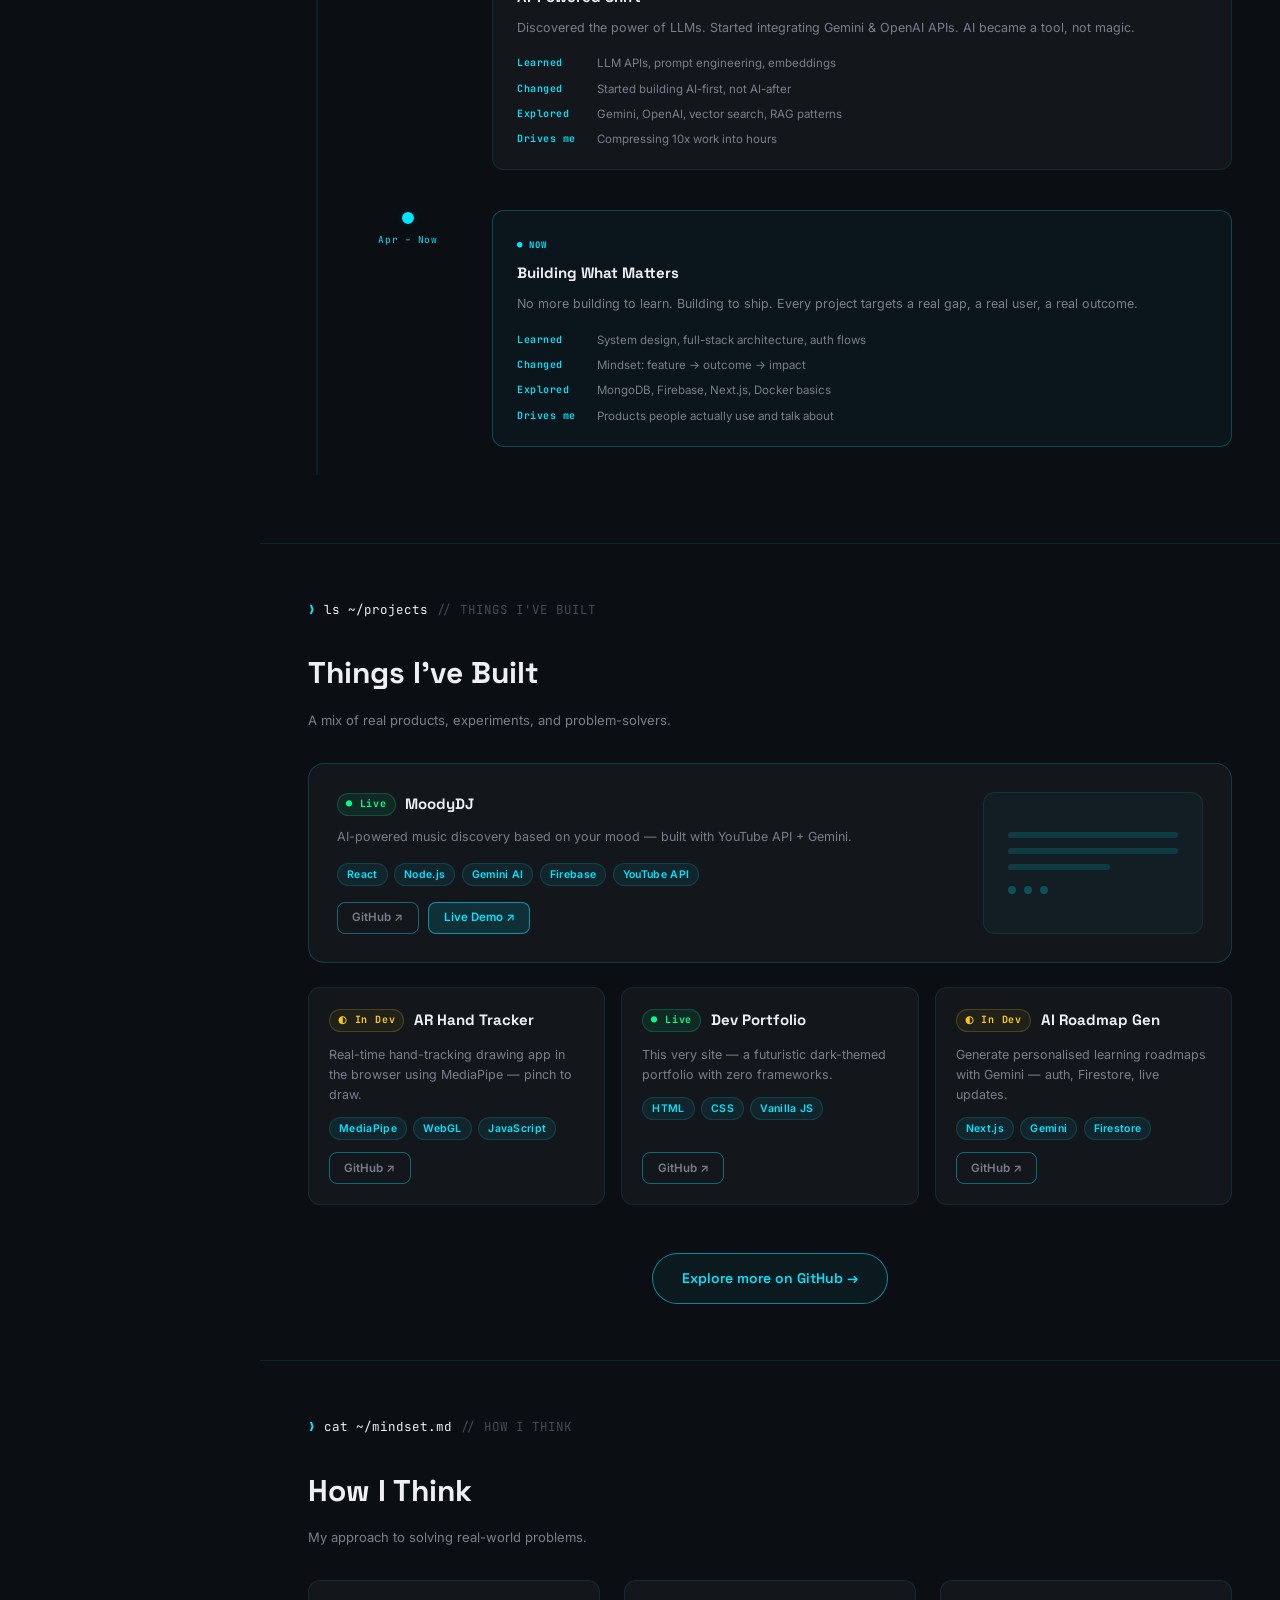
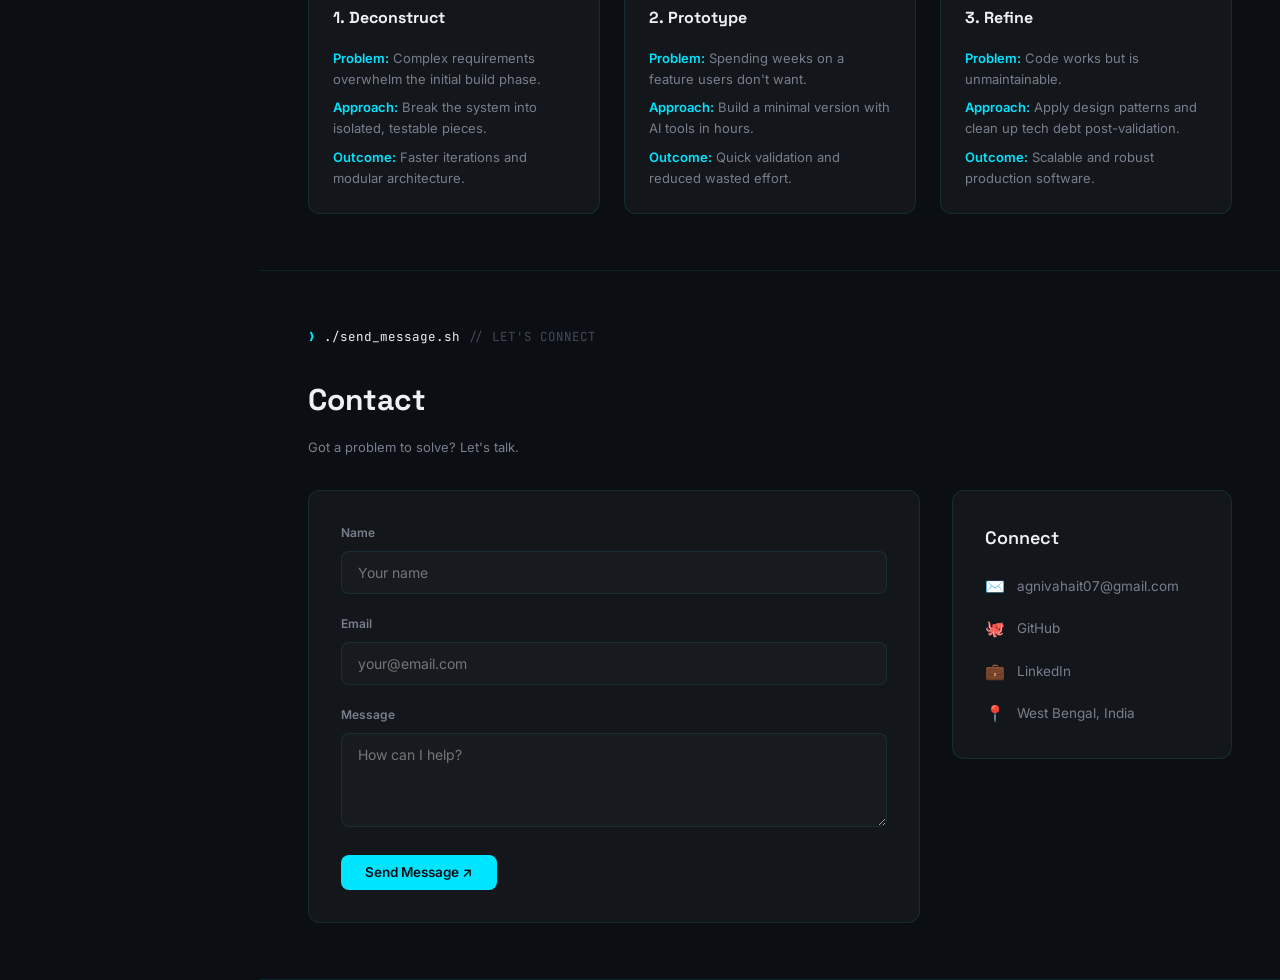
==== commit 4f77166c: "WIP: before UI experiments" ====
--- a/portfolio.html
+++ b/portfolio.html
@@ -12,6 +12,11 @@
 </head>
 <body>
 
+<!-- ═══════════════════ CUSTOM CURSOR ═══════════════════ -->
+<div class="cursor-dot" id="cursor-dot" aria-hidden="true"></div>
+<div class="cursor-outline" id="cursor-outline" aria-hidden="true"></div>
+
+
 <!-- ═══════════════════ NAVBAR ═══════════════════ -->
 <nav class="navbar" id="navbar" aria-label="Main navigation">
   <a class="navbar__logo" href="#about"><span class="logo-tilde">~/</span>portfolio</a>
@@ -21,7 +26,16 @@
     <li><a href="#projects" class="nav-link" data-section="projects">Projects</a></li>
     <li><a href="#contact"  class="nav-link" data-section="contact">Contact</a></li>
   </ul>
-  <a href="mailto:agnivahait07@gmail.com" class="navbar__cta">Get in Touch <span aria-hidden="true">→</span></a>
+  <div class="navbar__actions">
+    <button class="theme-toggle" id="themeToggle" aria-label="Toggle light mode">
+      <span class="theme-icon">☀️</span>
+      <div class="switch-track">
+        <div class="switch-handle"></div>
+      </div>
+      <span class="theme-icon">🌙</span>
+    </button>
+    <a href="mailto:agnivahait07@gmail.com" class="navbar__cta magnetic-btn">Get in Touch <span aria-hidden="true">→</span></a>
+  </div>
 </nav>
 
 <!-- ═══════════════════ PAGE WRAPPER ═══════════════════ -->
@@ -295,8 +309,8 @@
             <span class="tag">YouTube API</span>
           </div>
           <div class="proj-actions">
-            <a href="https://github.com/Agniva-07" target="_blank" rel="noopener" class="proj-btn proj-btn--ghost">GitHub ↗</a>
-            <a href="#" class="proj-btn proj-btn--primary" aria-label="Live demo">Live Demo ↗</a>
+            <a href="https://github.com/Agniva-07" target="_blank" rel="noopener" class="proj-btn proj-btn--ghost magnetic-btn">GitHub ↗</a>
+            <a href="#" class="proj-btn proj-btn--primary magnetic-btn" aria-label="Live demo">Live Demo ↗</a>
           </div>
         </div>
         <div class="proj-featured__visual" aria-hidden="true">
@@ -320,7 +334,7 @@
             <span class="tag">MediaPipe</span><span class="tag">WebGL</span><span class="tag">JavaScript</span>
           </div>
           <div class="proj-actions">
-            <a href="https://github.com/Agniva-07" target="_blank" rel="noopener" class="proj-btn proj-btn--ghost">GitHub ↗</a>
+            <a href="https://github.com/Agniva-07" target="_blank" rel="noopener" class="proj-btn proj-btn--ghost magnetic-btn">GitHub ↗</a>
           </div>
         </article>
 
@@ -334,7 +348,7 @@
             <span class="tag">HTML</span><span class="tag">CSS</span><span class="tag">Vanilla JS</span>
           </div>
           <div class="proj-actions">
-            <a href="https://github.com/Agniva-07" target="_blank" rel="noopener" class="proj-btn proj-btn--ghost">GitHub ↗</a>
+            <a href="https://github.com/Agniva-07" target="_blank" rel="noopener" class="proj-btn proj-btn--ghost magnetic-btn">GitHub ↗</a>
           </div>
         </article>
 
@@ -348,22 +362,108 @@
             <span class="tag">Next.js</span><span class="tag">Gemini</span><span class="tag">Firestore</span>
           </div>
           <div class="proj-actions">
-            <a href="https://github.com/Agniva-07" target="_blank" rel="noopener" class="proj-btn proj-btn--ghost">GitHub ↗</a>
+            <a href="https://github.com/Agniva-07" target="_blank" rel="noopener" class="proj-btn proj-btn--ghost magnetic-btn">GitHub ↗</a>
           </div>
         </article>
 
       </div><!-- /proj-grid -->
+
+      <!-- GitHub CTA -->
+      <div class="proj-footer reveal-item">
+        <a href="https://github.com/univers07?tab=repositories" target="_blank" rel="noopener" class="gh-cta-btn magnetic-btn">
+          Explore more on GitHub →
+        </a>
+      </div>
+
     </section><!-- /#projects -->
 
 
-    <!-- ── CONTACT (placeholder) ─────────────────────────────── -->
-    <section class="section section--placeholder" id="contact" aria-labelledby="contact-h">
-      <div class="ph-inner">
-        <span class="ph-icon">📬</span>
-        <h2 id="contact-h">Contact</h2>
-        <p>This section is coming soon.</p>
-      </div>
-    </section>
+    <!-- ── HOW I THINK ──────────────────────────────────────── -->
+    <section class="section" id="how-i-think" aria-labelledby="think-h">
+      <div class="term-header">
+        <span class="term-prompt">❯</span>
+        <span class="term-cmd">cat ~/mindset.md</span>
+        <span class="term-comment">// HOW I THINK</span>
+      </div>
+
+      <h2 class="section__title" id="think-h">How I Think</h2>
+      <p class="section__subtitle">My approach to solving real-world problems.</p>
+
+      <div class="think-grid">
+        <article class="think-card reveal-item">
+          <h3 class="tc-title">1. Deconstruct</h3>
+          <div class="tc-body">
+            <p><strong>Problem:</strong> Complex requirements overwhelm the initial build phase.</p>
+            <p><strong>Approach:</strong> Break the system into isolated, testable pieces.</p>
+            <p><strong>Outcome:</strong> Faster iterations and modular architecture.</p>
+          </div>
+        </article>
+        <article class="think-card reveal-item" data-index="1">
+          <h3 class="tc-title">2. Prototype</h3>
+          <div class="tc-body">
+            <p><strong>Problem:</strong> Spending weeks on a feature users don't want.</p>
+            <p><strong>Approach:</strong> Build a minimal version with AI tools in hours.</p>
+            <p><strong>Outcome:</strong> Quick validation and reduced wasted effort.</p>
+          </div>
+        </article>
+        <article class="think-card reveal-item" data-index="2">
+          <h3 class="tc-title">3. Refine</h3>
+          <div class="tc-body">
+            <p><strong>Problem:</strong> Code works but is unmaintainable.</p>
+            <p><strong>Approach:</strong> Apply design patterns and clean up tech debt post-validation.</p>
+            <p><strong>Outcome:</strong> Scalable and robust production software.</p>
+          </div>
+        </article>
+      </div>
+    </section><!-- /#how-i-think -->
+
+
+
+    <!-- ── CONTACT ───────────────────────────────────────────── -->
+    <section class="section" id="contact" aria-labelledby="contact-h">
+      <div class="term-header">
+        <span class="term-prompt">❯</span>
+        <span class="term-cmd">./send_message.sh</span>
+        <span class="term-comment">// LET'S CONNECT</span>
+      </div>
+
+      <h2 class="section__title" id="contact-h">Contact</h2>
+      <p class="section__subtitle">Got a problem to solve? Let's talk.</p>
+
+      <div class="contact-grid">
+        <!-- Left: Form -->
+        <div class="contact-form-wrap reveal-item">
+          <form id="contactForm" class="contact-form">
+            <div class="form-group">
+              <label for="cName">Name</label>
+              <input type="text" id="cName" placeholder="Your name" required />
+            </div>
+            <div class="form-group">
+              <label for="cEmail">Email</label>
+              <input type="email" id="cEmail" placeholder="your@email.com" required />
+            </div>
+            <div class="form-group">
+              <label for="cMessage">Message</label>
+              <textarea id="cMessage" placeholder="How can I help?" rows="4" required></textarea>
+            </div>
+            <button type="submit" class="contact-submit magnetic-btn">Send Message ↗</button>
+          </form>
+        </div>
+
+        <!-- Right: Info panel -->
+        <div class="contact-info reveal-item" data-index="1">
+          <div class="ci-card">
+            <h3>Connect</h3>
+            <ul class="ci-list">
+              <li><span class="ci-icon">✉️</span> <a href="mailto:agnivahait07@gmail.com">agnivahait07@gmail.com</a></li>
+              <li><span class="ci-icon">🐙</span> <a href="https://github.com/Agniva-07" target="_blank" rel="noopener">GitHub</a></li>
+              <li><span class="ci-icon">💼</span> <a href="https://linkedin.com/in/agnivahait" target="_blank" rel="noopener">LinkedIn</a></li>
+              <li><span class="ci-icon">📍</span> <span>West Bengal, India</span></li>
+            </ul>
+          </div>
+        </div>
+      </div>
+    </section><!-- /#contact -->
 
   </main><!-- /main-content -->
 </div><!-- /page-wrapper -->
--- a/styles.css
+++ b/styles.css
@@ -896,3 +896,292 @@
   background: rgba(0,229,255,0.25);
 }
 
+/* ── 20. CUSTOM CURSOR ─────────────────────────────────────── */
+@media (pointer: fine) {
+  .cursor-dot, .cursor-outline {
+    position: fixed;
+    top: 0; left: 0;
+    transform: translate(-50%, -50%);
+    border-radius: 50%;
+    z-index: 9999;
+    pointer-events: none;
+  }
+  .cursor-dot {
+    width: 6px; height: 6px;
+    background-color: var(--cyan);
+  }
+  .cursor-outline {
+    width: 30px; height: 30px;
+    border: 1px solid var(--cyan-dim);
+    transition: width 0.15s ease-out, height 0.15s ease-out, background-color 0.15s ease-out;
+  }
+  /* When hovering interactive elements */
+  body.cursor-hover .cursor-outline {
+    width: 50px; height: 50px;
+    background-color: rgba(0, 229, 255, 0.1);
+    border-color: var(--cyan);
+  }
+}
+
+/* ── 21. HOW I THINK SECTION ───────────────────────────────── */
+.think-grid {
+  display: grid;
+  grid-template-columns: repeat(3, 1fr);
+  gap: 1.5rem;
+}
+.think-card {
+  padding: 1.5rem;
+  background: var(--bg-glass);
+  border: 1px solid var(--border);
+  border-radius: 12px;
+  display: flex;
+  flex-direction: column;
+  gap: 1rem;
+  transition: border-color var(--tr), box-shadow var(--tr), transform 250ms ease;
+}
+.think-card:hover {
+  border-color: var(--border-h);
+  box-shadow: 0 0 16px var(--cyan-glow);
+  transform: translateY(-4px) scale(1.008);
+}
+.tc-title {
+  font-family: var(--font-head);
+  font-size: 16px;
+  font-weight: 700;
+  color: var(--text-1);
+}
+.tc-body {
+  font-size: 13px;
+  color: var(--text-2);
+  line-height: 1.6;
+  display: flex;
+  flex-direction: column;
+  gap: 0.5rem;
+}
+.tc-body strong {
+  color: var(--cyan);
+  font-weight: 600;
+}
+
+/* ── 22. HANGING TOGGLE SWITCH & LIGHT MODE ────────────────── */
+.navbar__actions {
+  display: flex;
+  align-items: center;
+  gap: 1.5rem;
+  margin-left: auto;
+}
+.theme-toggle {
+  position: relative;
+  width: 32px;
+  height: 64px;
+  background: rgba(255, 255, 255, 0.03);
+  border: 1px solid var(--border);
+  border-radius: 20px;
+  cursor: pointer;
+  display: flex;
+  flex-direction: column;
+  align-items: center;
+  justify-content: space-between;
+  outline: none;
+  padding: 4px 0;
+  transition: transform 0.2s cubic-bezier(0.4, 0, 0.2, 1), border-color var(--tr);
+}
+.theme-icon {
+  font-size: 12px;
+  z-index: 2;
+  user-select: none;
+}
+.switch-track {
+  position: absolute;
+  top: 4px; bottom: 4px; left: 4px; right: 4px;
+  border-radius: 16px;
+}
+.switch-handle {
+  position: absolute;
+  top: 0;
+  left: 50%;
+  transform: translateX(-50%);
+  width: 22px;
+  height: 22px;
+  background: var(--cyan);
+  border-radius: 50%;
+  box-shadow: 0 0 10px var(--cyan-glow);
+  transition: top 0.4s cubic-bezier(0.68, -0.55, 0.27, 1.55), background var(--tr);
+  z-index: 1;
+}
+.theme-toggle:hover {
+  border-color: var(--cyan-dim);
+}
+.theme-toggle.pulling {
+  transform: scaleY(1.05) translateY(2px);
+}
+body.light-mode .switch-handle {
+  top: calc(100% - 22px);
+}
+
+/* Minimal Light Mode override */
+body.light-mode {
+  --bg: #f5f7fa;
+  --bg-card: rgba(0,0,0,0.03);
+  --bg-sidebar: rgba(245,247,250,0.96);
+  --bg-glass: rgba(0,0,0,0.02);
+  --text-1: #1a1a2e;
+  --text-2: #4a4e69;
+  --text-3: #8d93ab;
+  --border: rgba(0,0,0,0.1);
+  --border-h: rgba(0,0,0,0.25);
+  --cyan: #0077b6;
+  --cyan-dim: rgba(0,119,182,0.5);
+  --cyan-glow: rgba(0,119,182,0.15);
+  --green: #00b4d8;
+  --purple: #7209b7;
+}
+
+/* Micro-interaction updates */
+.nav-link::after { transition: left 0.3s cubic-bezier(0.4, 0, 0.2, 1), right 0.3s cubic-bezier(0.4, 0, 0.2, 1); }
+
+/* Remove constant ambient glow */
+.avatar-ring {
+  opacity: 0;
+}
+.sidebar__profile:hover .avatar-ring { opacity: 0.7; }
+.node-dot--active {
+  box-shadow: 0 0 10px var(--cyan-glow);
+  animation: pulse-dot 2.5s ease-in-out infinite;
+}
+
+/* Controlled Glow System & Micro-polish */
+.proj-btn, .magnetic-btn, .contact-submit {
+  transition: background 0.3s ease-out, box-shadow 0.3s ease-out, border-color 0.3s ease-out, transform 0.3s ease-out;
+}
+.feature-card:hover, .achieve-card:hover, .proj-card:hover, .think-card:hover {
+  transform: translateY(-4px) scale(1.01);
+  box-shadow: 0 4px 20px var(--cyan-glow);
+  border-color: var(--cyan-dim);
+}
+.tl-item:hover .node-dot {
+  box-shadow: 0 0 12px var(--cyan-glow);
+}
+.tag:hover {
+  background: rgba(0, 229, 255, 0.15);
+  color: var(--text-1);
+}
+
+/* GitHub CTA Button */
+.proj-footer {
+  margin-top: 3rem;
+  display: flex;
+  justify-content: center;
+}
+.gh-cta-btn {
+  display: inline-flex;
+  align-items: center;
+  justify-content: center;
+  padding: 0.8rem 1.8rem;
+  font-family: var(--font-head);
+  font-size: 14px;
+  font-weight: 600;
+  color: var(--cyan);
+  background: rgba(0, 229, 255, 0.05);
+  border: 1px solid var(--cyan-dim);
+  border-radius: 30px;
+}
+.gh-cta-btn:hover {
+  background: rgba(0, 229, 255, 0.1);
+  box-shadow: 0 4px 15px var(--cyan-glow);
+  transform: translateY(-2px);
+}
+
+/* ── 23. CONTACT SECTION ───────────────────────────────────── */
+.contact-grid {
+  display: grid;
+  grid-template-columns: 1fr 280px;
+  gap: 2rem;
+}
+.contact-form {
+  background: var(--bg-glass);
+  border: 1px solid var(--border);
+  border-radius: 12px;
+  padding: 2rem;
+  display: flex;
+  flex-direction: column;
+  gap: 1.25rem;
+}
+.form-group {
+  display: flex;
+  flex-direction: column;
+  gap: 0.5rem;
+}
+.form-group label {
+  font-size: 12px;
+  font-weight: 600;
+  color: var(--text-2);
+}
+.form-group input, .form-group textarea {
+  width: 100%;
+  padding: 0.75rem 1rem;
+  background: rgba(255, 255, 255, 0.02);
+  border: 1px solid var(--border);
+  border-radius: 8px;
+  color: var(--text-1);
+  font-family: var(--font-body);
+  font-size: 14px;
+  transition: border-color 0.2s ease-out, box-shadow 0.2s ease-out, background 0.2s ease-out;
+}
+.form-group input:focus, .form-group textarea:focus {
+  outline: none;
+  border-color: var(--cyan);
+  box-shadow: 0 0 0 3px rgba(0, 229, 255, 0.1);
+  background: rgba(255, 255, 255, 0.04);
+}
+.contact-submit {
+  align-self: flex-start;
+  padding: 0.6rem 1.5rem;
+  font-family: var(--font-body);
+  font-size: 13.5px;
+  font-weight: 600;
+  color: var(--bg);
+  background: var(--cyan);
+  border: none;
+  border-radius: 8px;
+  cursor: pointer;
+  margin-top: 0.5rem;
+}
+.contact-submit:hover {
+  box-shadow: 0 4px 15px var(--cyan-glow);
+  transform: translateY(-2px);
+}
+.ci-card {
+  background: var(--bg-glass);
+  border: 1px solid var(--border);
+  border-radius: 12px;
+  padding: 2rem;
+}
+.ci-card h3 {
+  font-family: var(--font-head);
+  font-size: 18px;
+  font-weight: 600;
+  color: var(--text-1);
+  margin-bottom: 1.25rem;
+}
+.ci-list {
+  display: flex;
+  flex-direction: column;
+  gap: 1rem;
+}
+.ci-list li {
+  display: flex;
+  align-items: center;
+  gap: 0.75rem;
+  font-size: 13.5px;
+  color: var(--text-2);
+}
+.ci-icon {
+  font-size: 16px;
+}
+.ci-list a {
+  transition: color var(--tr);
+}
+.ci-list a:hover {
+  color: var(--cyan);
+}
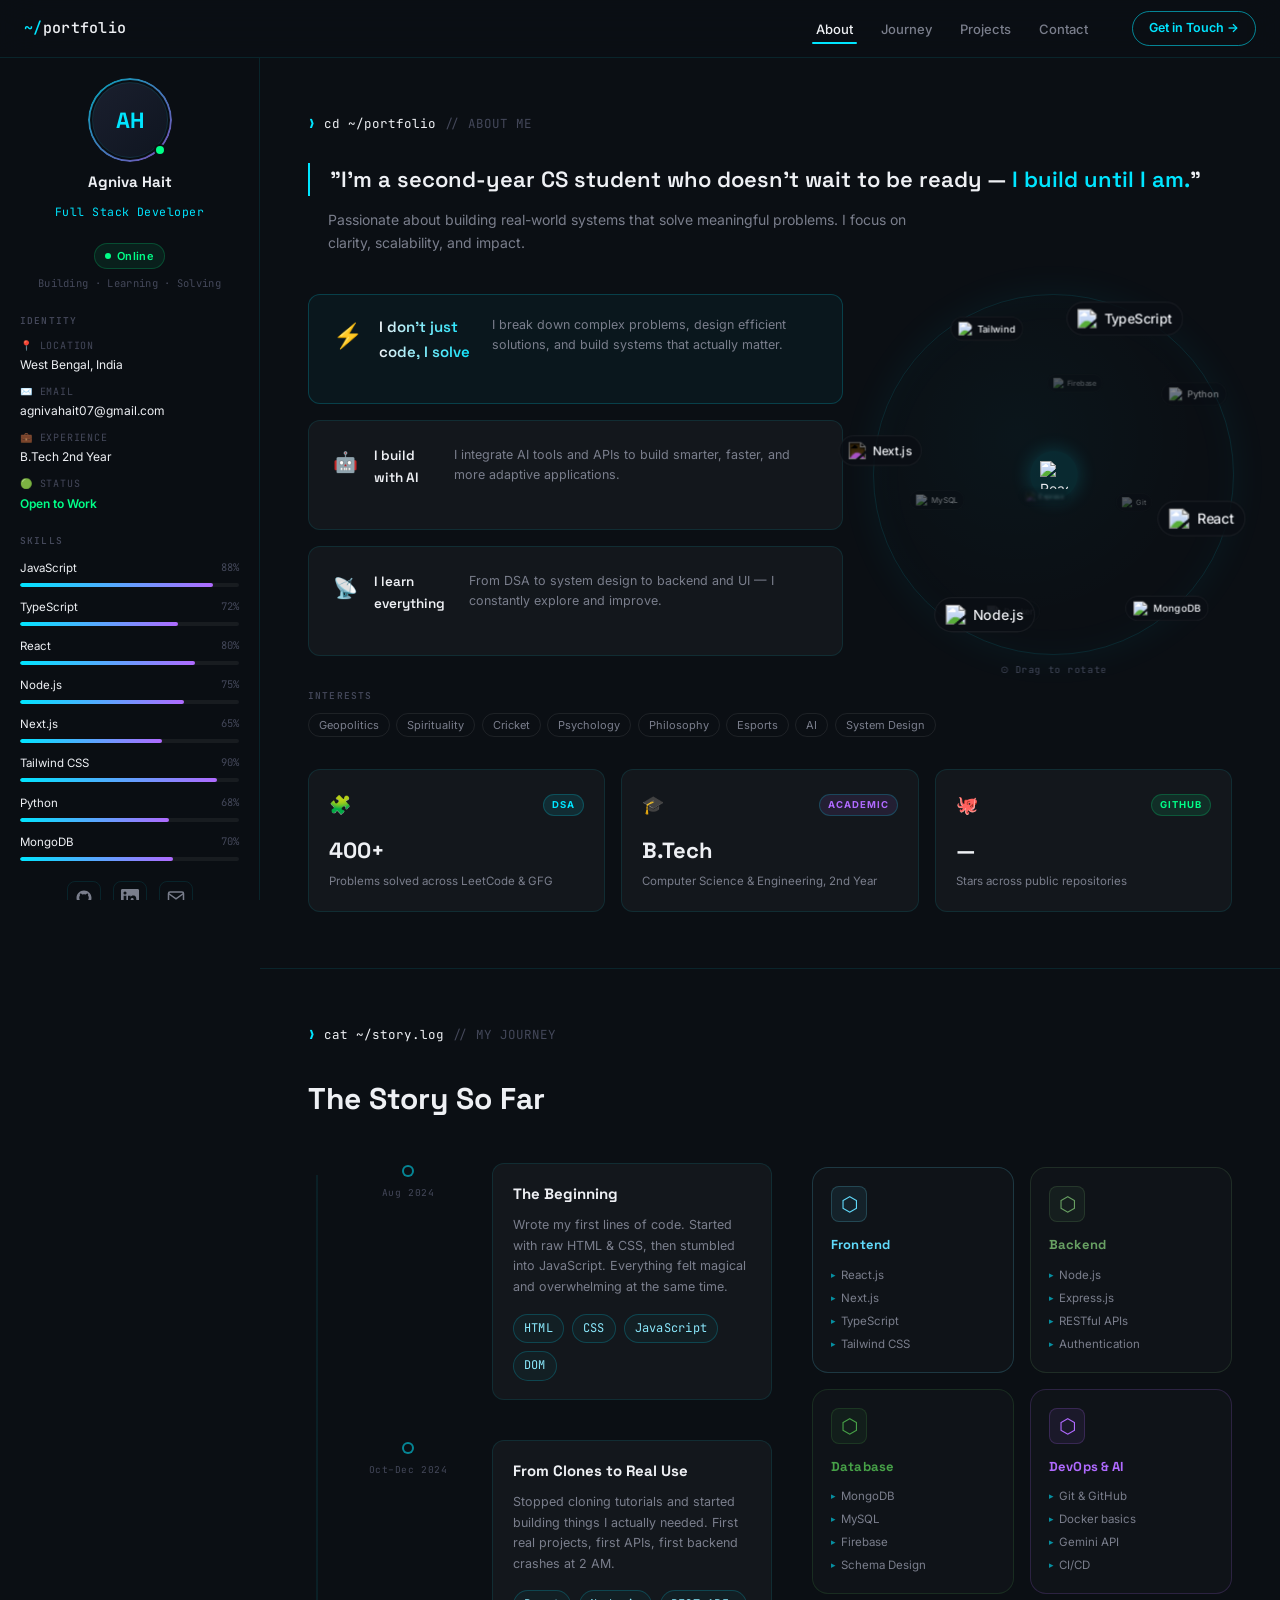
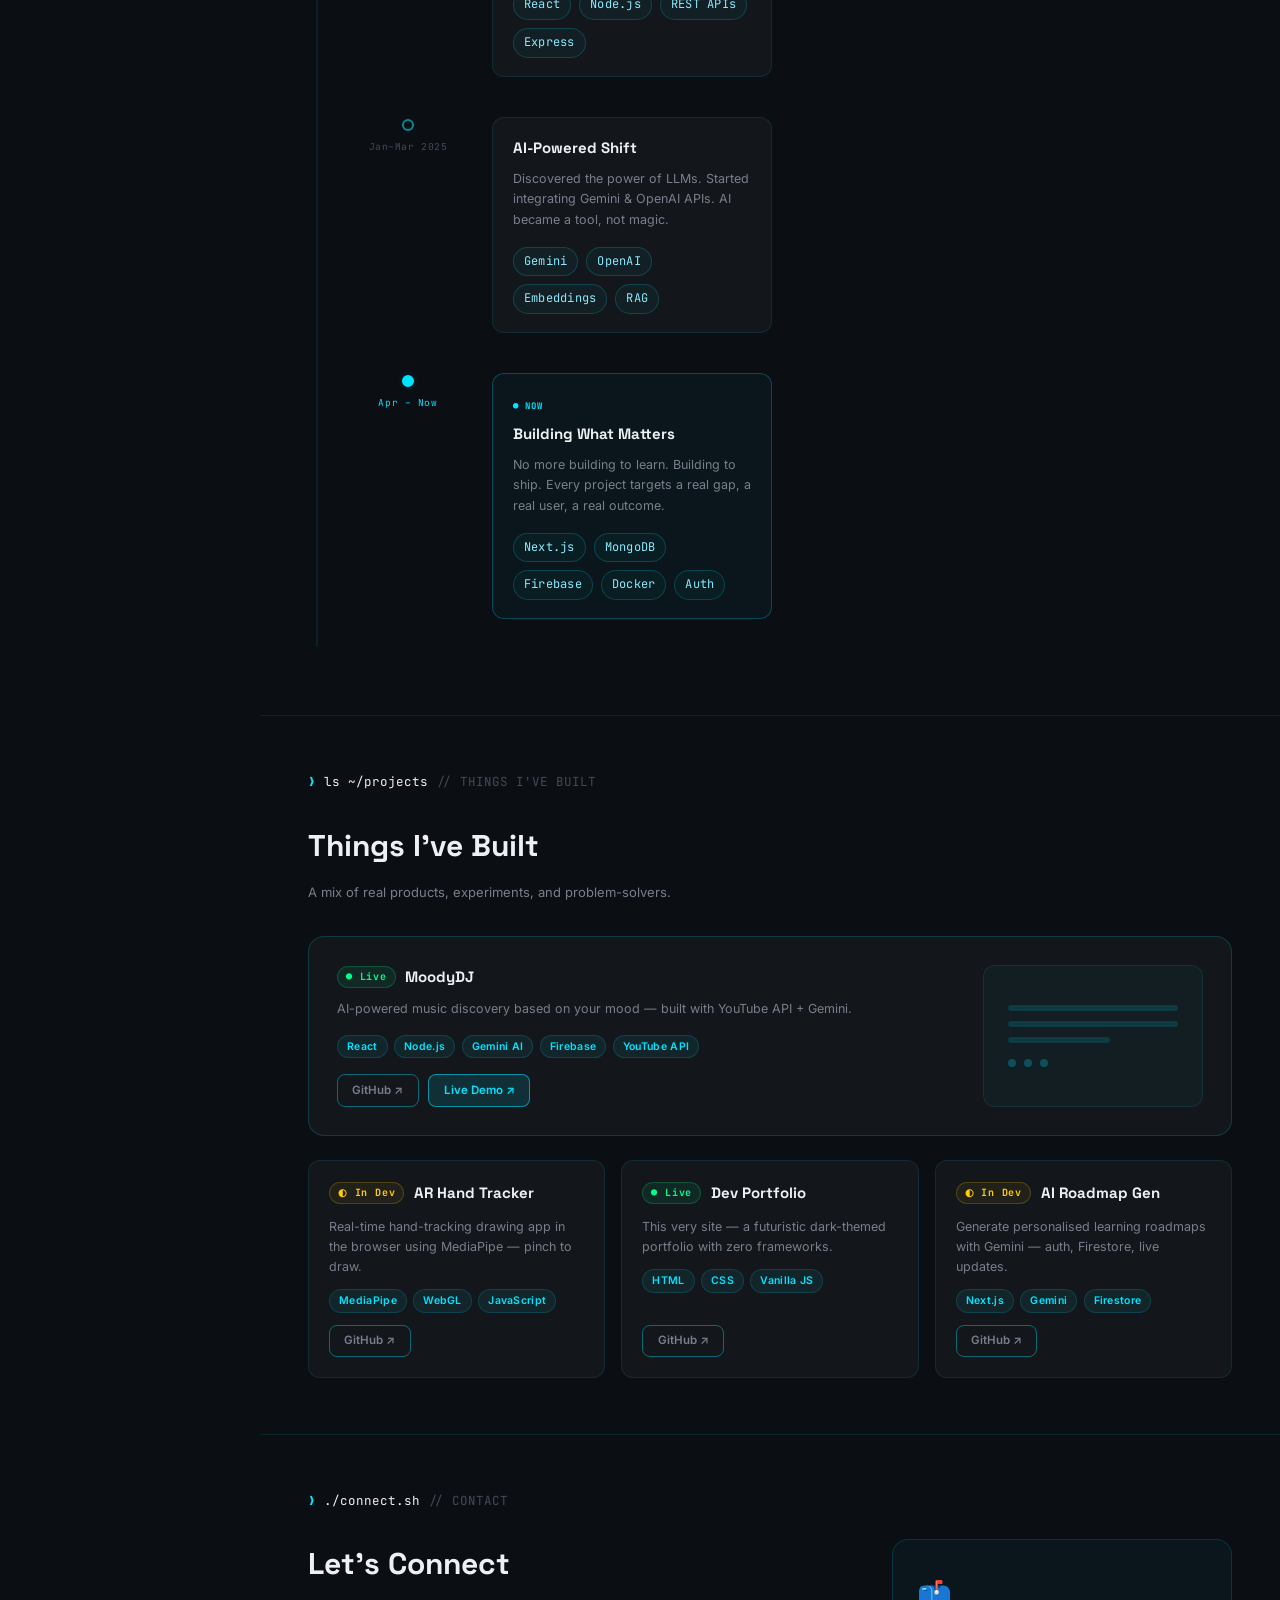
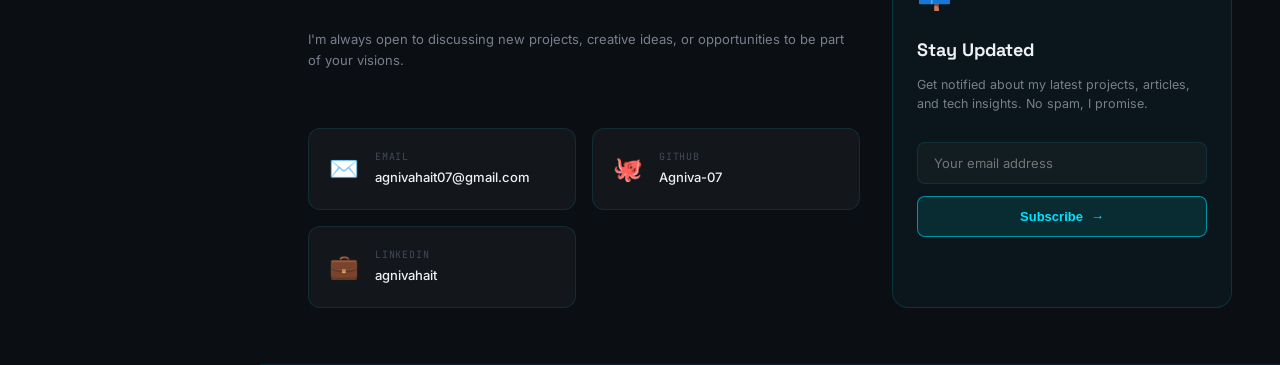
==== commit 9e175046: "UI upgraded dark mode 2.0" ====
--- a/portfolio.html
+++ b/portfolio.html
@@ -12,11 +12,6 @@
 </head>
 <body>
 
-<!-- ═══════════════════ CUSTOM CURSOR ═══════════════════ -->
-<div class="cursor-dot" id="cursor-dot" aria-hidden="true"></div>
-<div class="cursor-outline" id="cursor-outline" aria-hidden="true"></div>
-
-
 <!-- ═══════════════════ NAVBAR ═══════════════════ -->
 <nav class="navbar" id="navbar" aria-label="Main navigation">
   <a class="navbar__logo" href="#about"><span class="logo-tilde">~/</span>portfolio</a>
@@ -26,16 +21,7 @@
     <li><a href="#projects" class="nav-link" data-section="projects">Projects</a></li>
     <li><a href="#contact"  class="nav-link" data-section="contact">Contact</a></li>
   </ul>
-  <div class="navbar__actions">
-    <button class="theme-toggle" id="themeToggle" aria-label="Toggle light mode">
-      <span class="theme-icon">☀️</span>
-      <div class="switch-track">
-        <div class="switch-handle"></div>
-      </div>
-      <span class="theme-icon">🌙</span>
-    </button>
-    <a href="mailto:agnivahait07@gmail.com" class="navbar__cta magnetic-btn">Get in Touch <span aria-hidden="true">→</span></a>
-  </div>
+  <a href="mailto:agnivahait07@gmail.com" class="navbar__cta">Get in Touch <span aria-hidden="true">→</span></a>
 </nav>
 
 <!-- ═══════════════════ PAGE WRAPPER ═══════════════════ -->
@@ -128,38 +114,33 @@
         "I'm a second-year CS student who doesn't wait to be ready —
         <em>I build until I am.</em>"
       </blockquote>
-
-      <!-- Cards + highlights row -->
-      <div class="about-grid">
+      <p class="section__quote-sub">Passionate about building real-world systems that solve meaningful problems. I focus on clarity, scalability, and impact.</p>
+
+      <!-- Cards + globe row -->
+      <div class="about__grid">
         <div class="feature-cards">
           <!-- PRIMARY card — visually dominant -->
           <article class="feature-card feature-card--primary">
             <div class="fc-icon">⚡</div>
             <h3 class="fc-title">I don't just code, I solve</h3>
-            <p class="fc-body">Every line aimed at a real problem. No tutorial projects — only things that matter. I reverse-engineer the "why" before touching the keyboard.</p>
+            <p class="fc-body">I break down complex problems, design efficient solutions, and build systems that actually matter.</p>
           </article>
           <!-- Secondary cards -->
           <article class="feature-card">
             <div class="fc-icon">🤖</div>
             <h3 class="fc-title">I build with AI</h3>
-            <p class="fc-body">Integrating LLMs isn't optional anymore — it's how I accelerate every project.</p>
+            <p class="fc-body">I integrate AI tools and APIs to build smarter, faster, and more adaptive applications.</p>
           </article>
           <article class="feature-card">
             <div class="fc-icon">📡</div>
             <h3 class="fc-title">I learn everything</h3>
-            <p class="fc-body">From DSA to system design, from backend auth to UI micro-animations.</p>
+            <p class="fc-body">From DSA to system design to backend and UI — I constantly explore and improve.</p>
           </article>
         </div>
 
-        <aside class="highlights-panel">
-          <p class="sidebar__section-label">Quick Stats</p>
-          <ul class="highlights-list">
-            <li class="hl-item"><span class="hl-val">400+</span><span class="hl-key">DSA Solved</span></li>
-            <li class="hl-item"><span class="hl-val">Real-world</span><span class="hl-key">Projects</span></li>
-            <li class="hl-item"><span class="hl-val">2nd Year</span><span class="hl-key">B.Tech CSE</span></li>
-            <li class="hl-item"><span class="hl-val hl-open">Open</span><span class="hl-key">Status</span></li>
-          </ul>
-        </aside>
+        <div class="about__visual">
+          <div id="skills-globe"></div>
+        </div>
       </div>
 
       <!-- Interests -->
@@ -205,6 +186,7 @@
 
       <h2 class="section__title" id="journey-h">The Story So Far</h2>
 
+      <div class="journey__layout">
       <div class="timeline">
         <div class="timeline__track" aria-hidden="true"></div>
 
@@ -215,12 +197,9 @@
             <div class="tl-card">
               <h3 class="tl-title">The Beginning</h3>
               <p class="tl-text">Wrote my first lines of code. Started with raw HTML &amp; CSS, then stumbled into JavaScript. Everything felt magical and overwhelming at the same time.</p>
-              <dl class="tl-meta">
-                <div class="tl-row"><dt>Learned</dt><dd>HTML, CSS basics, DOM manipulation</dd></div>
-                <div class="tl-row"><dt>Changed</dt><dd>Went from zero to writing interactive pages</dd></div>
-                <div class="tl-row"><dt>Explored</dt><dd>Frontend fundamentals, browser devtools</dd></div>
-                <div class="tl-row"><dt>Drives me</dt><dd>The click of a button that actually worked</dd></div>
-              </dl>
+              <div class="tl-tags">
+                <span>HTML</span><span>CSS</span><span>JavaScript</span><span>DOM</span>
+              </div>
             </div>
           </div>
         </div>
@@ -232,12 +211,9 @@
             <div class="tl-card">
               <h3 class="tl-title">From Clones to Real Use</h3>
               <p class="tl-text">Stopped cloning tutorials and started building things I actually needed. First real projects, first APIs, first backend crashes at 2 AM.</p>
-              <dl class="tl-meta">
-                <div class="tl-row"><dt>Learned</dt><dd>React, REST APIs, Node.js, Express basics</dd></div>
-                <div class="tl-row"><dt>Changed</dt><dd>Shifted from "following" to "building"</dd></div>
-                <div class="tl-row"><dt>Explored</dt><dd>State management, CORS, deployment</dd></div>
-                <div class="tl-row"><dt>Drives me</dt><dd>That first real project someone else used</dd></div>
-              </dl>
+              <div class="tl-tags">
+                <span>React</span><span>Node.js</span><span>REST APIs</span><span>Express</span>
+              </div>
             </div>
           </div>
         </div>
@@ -249,12 +225,9 @@
             <div class="tl-card">
               <h3 class="tl-title">AI‑Powered Shift</h3>
               <p class="tl-text">Discovered the power of LLMs. Started integrating Gemini &amp; OpenAI APIs. AI became a tool, not magic.</p>
-              <dl class="tl-meta">
-                <div class="tl-row"><dt>Learned</dt><dd>LLM APIs, prompt engineering, embeddings</dd></div>
-                <div class="tl-row"><dt>Changed</dt><dd>Started building AI-first, not AI-after</dd></div>
-                <div class="tl-row"><dt>Explored</dt><dd>Gemini, OpenAI, vector search, RAG patterns</dd></div>
-                <div class="tl-row"><dt>Drives me</dt><dd>Compressing 10x work into hours</dd></div>
-              </dl>
+              <div class="tl-tags">
+                <span>Gemini</span><span>OpenAI</span><span>Embeddings</span><span>RAG</span>
+              </div>
             </div>
           </div>
         </div>
@@ -267,17 +240,59 @@
               <span class="tl-now-badge">● NOW</span>
               <h3 class="tl-title">Building What Matters</h3>
               <p class="tl-text">No more building to learn. Building to ship. Every project targets a real gap, a real user, a real outcome.</p>
-              <dl class="tl-meta">
-                <div class="tl-row"><dt>Learned</dt><dd>System design, full-stack architecture, auth flows</dd></div>
-                <div class="tl-row"><dt>Changed</dt><dd>Mindset: feature → outcome → impact</dd></div>
-                <div class="tl-row"><dt>Explored</dt><dd>MongoDB, Firebase, Next.js, Docker basics</dd></div>
-                <div class="tl-row"><dt>Drives me</dt><dd>Products people actually use and talk about</dd></div>
-              </dl>
+              <div class="tl-tags">
+                <span>Next.js</span><span>MongoDB</span><span>Firebase</span><span>Docker</span><span>Auth</span>
+              </div>
             </div>
           </div>
         </div>
 
       </div><!-- /timeline -->
+
+      <!-- Skills Panel (sticky right) -->
+      <div class="skills__panel">
+        <div class="skill-card" id="skc-frontend">
+          <div class="skc-icon">⬡</div>
+          <h4 class="skc-title">Frontend</h4>
+          <ul class="skc-list">
+            <li>React.js</li>
+            <li>Next.js</li>
+            <li>TypeScript</li>
+            <li>Tailwind CSS</li>
+          </ul>
+        </div>
+        <div class="skill-card" id="skc-backend">
+          <div class="skc-icon">⬡</div>
+          <h4 class="skc-title">Backend</h4>
+          <ul class="skc-list">
+            <li>Node.js</li>
+            <li>Express.js</li>
+            <li>RESTful APIs</li>
+            <li>Authentication</li>
+          </ul>
+        </div>
+        <div class="skill-card" id="skc-database">
+          <div class="skc-icon">⬡</div>
+          <h4 class="skc-title">Database</h4>
+          <ul class="skc-list">
+            <li>MongoDB</li>
+            <li>MySQL</li>
+            <li>Firebase</li>
+            <li>Schema Design</li>
+          </ul>
+        </div>
+        <div class="skill-card" id="skc-devops">
+          <div class="skc-icon">⬡</div>
+          <h4 class="skc-title">DevOps &amp; AI</h4>
+          <ul class="skc-list">
+            <li>Git &amp; GitHub</li>
+            <li>Docker basics</li>
+            <li>Gemini API</li>
+            <li>CI/CD</li>
+          </ul>
+        </div>
+      </div>
+      </div><!-- /journey__layout -->
     </section><!-- /#journey -->
 
 
@@ -309,8 +324,8 @@
             <span class="tag">YouTube API</span>
           </div>
           <div class="proj-actions">
-            <a href="https://github.com/Agniva-07" target="_blank" rel="noopener" class="proj-btn proj-btn--ghost magnetic-btn">GitHub ↗</a>
-            <a href="#" class="proj-btn proj-btn--primary magnetic-btn" aria-label="Live demo">Live Demo ↗</a>
+            <a href="https://github.com/Agniva-07" target="_blank" rel="noopener" class="proj-btn proj-btn--ghost">GitHub ↗</a>
+            <a href="#" class="proj-btn proj-btn--primary" aria-label="Live demo">Live Demo ↗</a>
           </div>
         </div>
         <div class="proj-featured__visual" aria-hidden="true">
@@ -334,7 +349,7 @@
             <span class="tag">MediaPipe</span><span class="tag">WebGL</span><span class="tag">JavaScript</span>
           </div>
           <div class="proj-actions">
-            <a href="https://github.com/Agniva-07" target="_blank" rel="noopener" class="proj-btn proj-btn--ghost magnetic-btn">GitHub ↗</a>
+            <a href="https://github.com/Agniva-07" target="_blank" rel="noopener" class="proj-btn proj-btn--ghost">GitHub ↗</a>
           </div>
         </article>
 
@@ -348,7 +363,7 @@
             <span class="tag">HTML</span><span class="tag">CSS</span><span class="tag">Vanilla JS</span>
           </div>
           <div class="proj-actions">
-            <a href="https://github.com/Agniva-07" target="_blank" rel="noopener" class="proj-btn proj-btn--ghost magnetic-btn">GitHub ↗</a>
+            <a href="https://github.com/Agniva-07" target="_blank" rel="noopener" class="proj-btn proj-btn--ghost">GitHub ↗</a>
           </div>
         </article>
 
@@ -362,112 +377,208 @@
             <span class="tag">Next.js</span><span class="tag">Gemini</span><span class="tag">Firestore</span>
           </div>
           <div class="proj-actions">
-            <a href="https://github.com/Agniva-07" target="_blank" rel="noopener" class="proj-btn proj-btn--ghost magnetic-btn">GitHub ↗</a>
+            <a href="https://github.com/Agniva-07" target="_blank" rel="noopener" class="proj-btn proj-btn--ghost">GitHub ↗</a>
           </div>
         </article>
 
       </div><!-- /proj-grid -->
-
-      <!-- GitHub CTA -->
-      <div class="proj-footer reveal-item">
-        <a href="https://github.com/univers07?tab=repositories" target="_blank" rel="noopener" class="gh-cta-btn magnetic-btn">
-          Explore more on GitHub →
-        </a>
-      </div>
-
     </section><!-- /#projects -->
 
 
-    <!-- ── HOW I THINK ──────────────────────────────────────── -->
-    <section class="section" id="how-i-think" aria-labelledby="think-h">
-      <div class="term-header">
-        <span class="term-prompt">❯</span>
-        <span class="term-cmd">cat ~/mindset.md</span>
-        <span class="term-comment">// HOW I THINK</span>
-      </div>
-
-      <h2 class="section__title" id="think-h">How I Think</h2>
-      <p class="section__subtitle">My approach to solving real-world problems.</p>
-
-      <div class="think-grid">
-        <article class="think-card reveal-item">
-          <h3 class="tc-title">1. Deconstruct</h3>
-          <div class="tc-body">
-            <p><strong>Problem:</strong> Complex requirements overwhelm the initial build phase.</p>
-            <p><strong>Approach:</strong> Break the system into isolated, testable pieces.</p>
-            <p><strong>Outcome:</strong> Faster iterations and modular architecture.</p>
-          </div>
-        </article>
-        <article class="think-card reveal-item" data-index="1">
-          <h3 class="tc-title">2. Prototype</h3>
-          <div class="tc-body">
-            <p><strong>Problem:</strong> Spending weeks on a feature users don't want.</p>
-            <p><strong>Approach:</strong> Build a minimal version with AI tools in hours.</p>
-            <p><strong>Outcome:</strong> Quick validation and reduced wasted effort.</p>
-          </div>
-        </article>
-        <article class="think-card reveal-item" data-index="2">
-          <h3 class="tc-title">3. Refine</h3>
-          <div class="tc-body">
-            <p><strong>Problem:</strong> Code works but is unmaintainable.</p>
-            <p><strong>Approach:</strong> Apply design patterns and clean up tech debt post-validation.</p>
-            <p><strong>Outcome:</strong> Scalable and robust production software.</p>
-          </div>
-        </article>
-      </div>
-    </section><!-- /#how-i-think -->
-
-
-
-    <!-- ── CONTACT ───────────────────────────────────────────── -->
+    <!-- ── CONTACT & NEWSLETTER ─────────────────────────────── -->
     <section class="section" id="contact" aria-labelledby="contact-h">
       <div class="term-header">
         <span class="term-prompt">❯</span>
-        <span class="term-cmd">./send_message.sh</span>
-        <span class="term-comment">// LET'S CONNECT</span>
-      </div>
-
-      <h2 class="section__title" id="contact-h">Contact</h2>
-      <p class="section__subtitle">Got a problem to solve? Let's talk.</p>
+        <span class="term-cmd">./connect.sh</span>
+        <span class="term-comment">// CONTACT</span>
+      </div>
 
       <div class="contact-grid">
-        <!-- Left: Form -->
-        <div class="contact-form-wrap reveal-item">
-          <form id="contactForm" class="contact-form">
-            <div class="form-group">
-              <label for="cName">Name</label>
-              <input type="text" id="cName" placeholder="Your name" required />
-            </div>
-            <div class="form-group">
-              <label for="cEmail">Email</label>
-              <input type="email" id="cEmail" placeholder="your@email.com" required />
-            </div>
-            <div class="form-group">
-              <label for="cMessage">Message</label>
-              <textarea id="cMessage" placeholder="How can I help?" rows="4" required></textarea>
-            </div>
-            <button type="submit" class="contact-submit magnetic-btn">Send Message ↗</button>
+        <!-- Contact -->
+        <div class="contact-panel reveal-item">
+          <h2 class="section__title" id="contact-h">Let's Connect</h2>
+          <p class="section__subtitle" style="margin-top: 0;">I'm always open to discussing new projects, creative ideas, or opportunities to be part of your visions.</p>
+          <div class="contact-info">
+            <a href="mailto:agnivahait07@gmail.com" class="contact-card">
+              <span class="cc-icon">✉️</span>
+              <div class="cc-text">
+                <span class="cc-label">Email</span>
+                <span class="cc-val">agnivahait07@gmail.com</span>
+              </div>
+            </a>
+            <a href="https://github.com/Agniva-07" target="_blank" rel="noopener" class="contact-card">
+              <span class="cc-icon">🐙</span>
+              <div class="cc-text">
+                <span class="cc-label">GitHub</span>
+                <span class="cc-val">Agniva-07</span>
+              </div>
+            </a>
+            <a href="https://linkedin.com/in/agnivahait" target="_blank" rel="noopener" class="contact-card">
+              <span class="cc-icon">💼</span>
+              <div class="cc-text">
+                <span class="cc-label">LinkedIn</span>
+                <span class="cc-val">agnivahait</span>
+              </div>
+            </a>
+          </div>
+        </div>
+
+        <!-- Newsletter -->
+        <div class="newsletter-panel reveal-item">
+          <div class="nl-icon">📫</div>
+          <h3 class="nl-title">Stay Updated</h3>
+          <p class="nl-desc">Get notified about my latest projects, articles, and tech insights. No spam, I promise.</p>
+          <form class="nl-form" onsubmit="event.preventDefault()">
+            <input type="email" placeholder="Your email address" class="nl-input" required />
+            <button type="submit" class="nl-btn">Subscribe <span aria-hidden="true">→</span></button>
           </form>
         </div>
-
-        <!-- Right: Info panel -->
-        <div class="contact-info reveal-item" data-index="1">
-          <div class="ci-card">
-            <h3>Connect</h3>
-            <ul class="ci-list">
-              <li><span class="ci-icon">✉️</span> <a href="mailto:agnivahait07@gmail.com">agnivahait07@gmail.com</a></li>
-              <li><span class="ci-icon">🐙</span> <a href="https://github.com/Agniva-07" target="_blank" rel="noopener">GitHub</a></li>
-              <li><span class="ci-icon">💼</span> <a href="https://linkedin.com/in/agnivahait" target="_blank" rel="noopener">LinkedIn</a></li>
-              <li><span class="ci-icon">📍</span> <span>West Bengal, India</span></li>
-            </ul>
-          </div>
-        </div>
-      </div>
-    </section><!-- /#contact -->
+      </div>
+    </section>
 
   </main><!-- /main-content -->
 </div><!-- /page-wrapper -->
 
 <script src="script.js"></script>
+<script>
+/* ── Skills Globe (DOM-based rotating sphere) ── */
+(function(){
+  const skills = [
+    { name: 'React',      icon: 'react/react-original.svg' },
+    { name: 'Node.js',    icon: 'nodejs/nodejs-original.svg' },
+    { name: 'TypeScript', icon: 'typescript/typescript-original.svg' },
+    { name: 'MongoDB',    icon: 'mongodb/mongodb-original.svg' },
+    { name: 'Next.js',    icon: 'nextjs/nextjs-original.svg' },
+    { name: 'Python',     icon: 'python/python-original.svg' },
+    { name: 'Docker',     icon: 'docker/docker-original.svg' },
+    { name: 'Tailwind',   icon: 'tailwindcss/tailwindcss-original.svg' },
+    { name: 'Git',        icon: 'git/git-original.svg' },
+    { name: 'MySQL',      icon: 'mysql/mysql-original.svg' },
+    { name: 'Firebase',   icon: 'firebase/firebase-plain.svg' },
+    { name: 'Express',    icon: 'express/express-original.svg' }
+  ];
+
+  const wrapper = document.getElementById('skills-globe');
+  if (!wrapper) return;
+  wrapper.innerHTML = '';
+
+  // Center tech
+  const centerItem = document.createElement('div');
+  centerItem.className = 'globe-center';
+  centerItem.innerHTML = `<img src="https://cdn.jsdelivr.net/gh/devicons/devicon@latest/icons/react/react-original.svg" alt="React" />`;
+  wrapper.appendChild(centerItem);
+
+  const N = skills.length;
+  const items = skills.map((sk, i) => {
+    // Fibonacci lattice distribution
+    const phi = Math.acos(1 - 2 * (i + 0.5) / N);
+    const theta = Math.PI * (1 + Math.sqrt(5)) * i;
+    
+    const el = document.createElement('div');
+    el.className = 'globe-item';
+    el.innerHTML = `<img src="https://cdn.jsdelivr.net/gh/devicons/devicon@latest/icons/${sk.icon}" alt="${sk.name}" /><span class="globe-name">${sk.name}</span>`;
+    wrapper.appendChild(el);
+    
+    return { el, phi, theta };
+  });
+
+  let W, H, R, cx, cy;
+  let rotX = 0.2, rotY = 0;
+  let dragActive = false, lastMX = 0, lastMY = 0;
+  let velX = 0, velY = 0.003; 
+
+  function resize() {
+    W = wrapper.offsetWidth;
+    H = wrapper.offsetHeight || W;
+    R  = Math.min(W, H) * 0.45;
+    cx = W / 2;
+    cy = H / 2;
+  }
+
+  function project(phi, theta) {
+    const x0 = Math.sin(phi) * Math.cos(theta);
+    const y0 = Math.sin(phi) * Math.sin(theta);
+    const z0 = Math.cos(phi);
+    
+    const y1 = y0 * Math.cos(rotX) - z0 * Math.sin(rotX);
+    const z1 = y0 * Math.sin(rotX) + z0 * Math.cos(rotX);
+    
+    const x2 = x0 * Math.cos(rotY) + z1 * Math.sin(rotY);
+    const z2 = -x0 * Math.sin(rotY) + z1 * Math.cos(rotY);
+    
+    const perspective = 1.6;
+    const scale = perspective / (perspective - z2 * 0.7);
+    return {
+      x: cx + x2 * R * scale,
+      y: cy - y1 * R * scale,
+      z: z2,
+      scale
+    };
+  }
+
+  function loop() {
+    if (!dragActive) {
+      rotY += velY;
+      rotX += velX;
+      rotX = Math.max(-0.6, Math.min(0.6, rotX)); // limit vertical rotation
+      velX *= 0.96; // friction
+    }
+
+    items.forEach(item => {
+      const p = project(item.phi, item.theta);
+      const el = item.el;
+      
+      // We offset by 50% of the element width/height approx via CSS margin, 
+      // but translate3d places it exactly at the projected point.
+      el.style.transform = `translate3d(${p.x}px, ${p.y}px, 0) scale(${p.scale * 0.85})`;
+      el.style.zIndex = Math.round((p.z + 1) * 100);
+      
+      const alpha = p.z > 0 ? 1 : 0.2 + (p.z + 1) * 0.3;
+      el.style.opacity = alpha;
+      
+      const blur = p.z > 0 ? 0 : Math.min(2, Math.abs(p.z) * 1.5);
+      el.style.filter = `blur(${blur}px)`;
+    });
+
+    requestAnimationFrame(loop);
+  }
+
+  // Pointer interaction
+  wrapper.addEventListener('pointerdown', e => {
+    dragActive = true;
+    lastMX = e.clientX; 
+    lastMY = e.clientY;
+    velX = 0; 
+    velY = 0;
+    wrapper.style.cursor = 'grabbing';
+  });
+  
+  window.addEventListener('pointermove', e => {
+    if (dragActive) {
+      const dx = e.clientX - lastMX;
+      const dy = e.clientY - lastMY;
+      velY = dx * 0.005;
+      velX = dy * 0.005;
+      rotY += velY;
+      rotX += velX;
+      lastMX = e.clientX; 
+      lastMY = e.clientY;
+    }
+  });
+  
+  window.addEventListener('pointerup', () => {
+    if (dragActive) {
+      dragActive = false;
+      wrapper.style.cursor = 'grab';
+      if (Math.abs(velY) < 0.001) velY = 0.003;
+    }
+  });
+
+  // Init
+  resize();
+  new ResizeObserver(resize).observe(wrapper);
+  loop();
+})();
+</script>
 </body>
 </html>
--- a/styles.css
+++ b/styles.css
@@ -367,7 +367,14 @@
   color: var(--text-1);
   border-left: 2px solid var(--cyan);
   padding-left: 1.25rem;
-  margin-bottom: 2rem;
+  margin-bottom: 0.75rem;
+}
+.section__quote-sub {
+  font-size: 14px;
+  color: var(--text-2);
+  margin-bottom: 2.5rem;
+  padding-left: 1.25rem;
+  max-width: 600px;
 }
 .section__quote em {
   font-style: normal;
@@ -386,15 +393,16 @@
   display: flex;
   align-items: flex-start;
   gap: 1rem;
-  padding: 1rem 1.25rem;
+  padding: 1.5rem;
+  min-height: 110px;
   background: var(--bg-glass);
   border: 1px solid var(--border);
   border-radius: 12px;
-  transition: border-color var(--tr), box-shadow var(--tr);
+  transition: border-color 0.3s ease, box-shadow 0.3s ease, transform 0.3s ease;
 }
 .feature-card:hover {
   border-color: var(--border-h);
-  box-shadow: 0 0 16px var(--cyan-glow);
+  box-shadow: 0 8px 24px rgba(0, 0, 0, 0.2), 0 0 16px var(--cyan-glow);
 }
 .fc-icon { font-size: 20px; flex-shrink: 0; margin-top: 1px; }
 .fc-title {
@@ -432,19 +440,19 @@
 .interests-tags {
   display: flex;
   flex-wrap: wrap;
-  gap: 0.5rem;
+  gap: 0.4rem;
   margin-top: 0.6rem;
 }
 .interests-tags li {
-  padding: 4px 12px;
+  padding: 2px 10px;
   border-radius: 20px;
-  border: 1px solid var(--border);
-  font-size: 11.5px;
+  border: 1px solid rgba(255,255,255,0.08);
+  font-size: 11px;
   color: var(--text-2);
   transition: border-color var(--tr), color var(--tr);
   cursor: default;
 }
-.interests-tags li:hover { border-color: var(--cyan-dim); color: var(--cyan); }
+.interests-tags li:hover { border-color: var(--cyan-dim); color: var(--cyan); box-shadow: none; }
 
 /* Achievement cards */
 .achievements-grid {
@@ -479,7 +487,7 @@
   border-radius: 20px;
 }
 .ac-cyan   { background: rgba(0,229,255,0.1); color: var(--cyan); border: 1px solid rgba(0,229,255,0.2); }
-.ac-purple { background: rgba(176,106,255,0.1); color: var(--purple); border: 1px solid var(--purple-dim); }
+.ac-purple { background: rgba(176,106,255,0.1); color: var(--purple); border: 1px solid rgba(0,229,255,0.2); }
 .ac-green  { background: rgba(0,255,136,0.1); color: var(--green); border: 1px solid rgba(0,255,136,0.2); }
 .ac-val    { font-family: var(--font-head); font-size: 22px; font-weight: 700; color: var(--text-1); }
 .ac-desc   { font-size: 11.5px; color: var(--text-2); margin-top: 4px; }
@@ -708,7 +716,7 @@
     transform 250ms ease;
 }
 .feature-card:hover,
-.achieve-card:hover { transform: translateY(-4px) scale(1.008); }
+.achieve-card:hover { transform: translateY(-4px) scale(1.02); }
 .tl-card:hover { transform: translateY(-3px); }
 
 /* ── 17. SECTION SUBTITLE ──────────────────────────────────── */
@@ -896,292 +904,651 @@
   background: rgba(0,229,255,0.25);
 }
 
-/* ── 20. CUSTOM CURSOR ─────────────────────────────────────── */
-@media (pointer: fine) {
-  .cursor-dot, .cursor-outline {
-    position: fixed;
-    top: 0; left: 0;
-    transform: translate(-50%, -50%);
-    border-radius: 50%;
-    z-index: 9999;
-    pointer-events: none;
+/* ── 20. ABOUT — 2-COL GRID WITH GLOBE ────────────────────── */
+.about__grid {
+  display: grid;
+  grid-template-columns: 1.2fr 0.8fr;
+  gap: 32px;
+  margin-bottom: 2rem;
+}
+
+.about__visual {
+  display: flex;
+  align-items: center;
+  justify-content: center;
+}
+
+#skills-globe {
+  width: 100%;
+  max-width: 420px;
+  aspect-ratio: 1;
+  border-radius: 50%;
+  position: relative;
+  background: radial-gradient(circle at 40% 40%,
+    rgba(0,229,255,0.04) 0%,
+    rgba(176,106,255,0.03) 50%,
+    transparent 70%);
+}
+
+#skills-globe canvas {
+  display: block;
+  width: 100% !important;
+  height: 100% !important;
+  border-radius: 50%;
+}
+
+/* Globe outer glow ring */
+#skills-globe::after {
+  content: '';
+  position: absolute;
+  inset: -2px;
+  border-radius: 50%;
+  border: 1px solid rgba(0,229,255,0.12);
+  pointer-events: none;
+  box-shadow:
+    0 0 40px rgba(0,229,255,0.06),
+    inset 0 0 40px rgba(0,229,255,0.03);
+}
+
+/* hint text */
+#skills-globe::before {
+  content: '⊙ Drag to rotate';
+  position: absolute;
+  bottom: -24px;
+  left: 50%;
+  transform: translateX(-50%);
+  font-family: var(--font-mono);
+  font-size: 9.5px;
+  color: var(--text-3);
+  letter-spacing: 0.06em;
+  white-space: nowrap;
+  pointer-events: none;
+}
+
+/* ── 21. TIMELINE TAGS ─────────────────────────────────────── */
+.tl-tags {
+  display: flex;
+  flex-wrap: wrap;
+  gap: 8px;
+  margin-top: 10px;
+}
+
+.tl-tags span {
+  font-size: 12px;
+  padding: 4px 10px;
+  border-radius: 999px;
+  border: 1px solid rgba(0,229,255,0.2);
+  color: #8be9fd;
+  font-family: var(--font-mono);
+  letter-spacing: 0.02em;
+  background: rgba(0,229,255,0.04);
+  transition: border-color var(--tr), background var(--tr);
+}
+
+.tl-tags span:hover {
+  border-color: rgba(0,229,255,0.5);
+  background: rgba(0,229,255,0.08);
+}
+
+/* Compact timeline card */
+.tl-card {
+  max-width: 520px;
+  padding: 18px 20px;
+}
+
+/* ── 22. JOURNEY LAYOUT (timeline + skills panel) ──────────── */
+.journey__layout {
+  display: grid;
+  grid-template-columns: 1fr 420px;
+  gap: 40px;
+  align-items: start;
+}
+
+/* ── 23. SKILLS PANEL (sticky 2x2 grid) ───────────────────── */
+.skills__panel {
+  display: grid;
+  grid-template-columns: 1fr 1fr;
+  gap: 16px;
+  position: sticky;
+  top: calc(var(--navbar-h) + 24px);
+  padding-top: 4px;
+}
+
+/* ── 24. SKILL CARD ────────────────────────────────────────── */
+.skill-card {
+  padding: 18px;
+  border-radius: 16px;
+  background: rgba(255,255,255,0.02);
+  border: 1px solid rgba(0,229,255,0.15);
+  transition: all 0.3s ease;
+  display: flex;
+  flex-direction: column;
+  gap: 8px;
+}
+
+.skill-card:hover {
+  transform: translateY(-4px);
+  border-color: #00e5ff;
+  box-shadow: 0 0 20px rgba(0,229,255,0.15);
+}
+
+.skc-icon {
+  font-size: 20px;
+  line-height: 1;
+  color: var(--cyan);
+  display: inline-flex;
+  align-items: center;
+  justify-content: center;
+  width: 36px;
+  height: 36px;
+  border-radius: 8px;
+  background: rgba(0,229,255,0.08);
+  border: 1px solid rgba(0,229,255,0.18);
+  margin-bottom: 4px;
+}
+
+/* Per-card accent colors */
+#skc-frontend .skc-icon { color: #61dafb; background: rgba(97,218,251,0.08); border-color: rgba(97,218,251,0.2); }
+#skc-backend  .skc-icon { color: #68a063; background: rgba(104,160,99,0.08);  border-color: rgba(104,160,99,0.2);  }
+#skc-database .skc-icon { color: #47a248; background: rgba(71,162,72,0.08);   border-color: rgba(71,162,72,0.2);   }
+#skc-devops   .skc-icon { color: var(--purple); background: rgba(176,106,255,0.08); border-color: rgba(176,106,255,0.2); }
+
+#skc-frontend { border-color: rgba(97,218,251,0.18); }
+#skc-frontend:hover { border-color: #61dafb; box-shadow: 0 0 20px rgba(97,218,251,0.14); }
+#skc-backend  { border-color: rgba(104,160,99,0.18); }
+#skc-backend:hover  { border-color: #68a063; box-shadow: 0 0 20px rgba(104,160,99,0.14); }
+#skc-database { border-color: rgba(71,162,72,0.18); }
+#skc-database:hover { border-color: #47a248; box-shadow: 0 0 20px rgba(71,162,72,0.14); }
+#skc-devops   { border-color: rgba(176,106,255,0.18); }
+#skc-devops:hover   { border-color: var(--purple); box-shadow: 0 0 20px rgba(176,106,255,0.14); }
+
+.skc-title {
+  font-family: var(--font-head);
+  font-size: 13px;
+  font-weight: 700;
+  color: var(--text-1);
+  letter-spacing: 0.01em;
+}
+
+#skc-frontend .skc-title { color: #61dafb; }
+#skc-backend  .skc-title { color: #68a063; }
+#skc-database .skc-title { color: #47a248; }
+#skc-devops   .skc-title { color: var(--purple); }
+
+.skc-list {
+  list-style: none;
+  display: flex;
+  flex-direction: column;
+  gap: 4px;
+  margin-top: 2px;
+}
+
+.skc-list li {
+  font-size: 11.5px;
+  color: var(--text-2);
+  padding-left: 10px;
+  position: relative;
+}
+
+.skc-list li::before {
+  content: '▸';
+  position: absolute;
+  left: 0;
+  color: var(--cyan);
+  font-size: 9px;
+  top: 2px;
+  opacity: 0.6;
+}
+
+/* ── 25. RESPONSIVE ≤1024px ────────────────────────────────── */
+@media (max-width: 1024px) {
+  .about__grid {
+    grid-template-columns: 1fr;
   }
-  .cursor-dot {
-    width: 6px; height: 6px;
-    background-color: var(--cyan);
+
+  #skills-globe {
+    max-width: 300px;
+    margin: 0 auto;
   }
-  .cursor-outline {
-    width: 30px; height: 30px;
-    border: 1px solid var(--cyan-dim);
-    transition: width 0.15s ease-out, height 0.15s ease-out, background-color 0.15s ease-out;
+
+  .journey__layout {
+    grid-template-columns: 1fr;
   }
-  /* When hovering interactive elements */
-  body.cursor-hover .cursor-outline {
-    width: 50px; height: 50px;
-    background-color: rgba(0, 229, 255, 0.1);
-    border-color: var(--cyan);
+
+  .skills__panel {
+    grid-template-columns: 1fr 1fr;
+    position: static;
   }
 }
 
-/* ── 21. HOW I THINK SECTION ───────────────────────────────── */
-.think-grid {
+    rgba(176,106,255,0.03) 50%,
+    transparent 70%);
+}
+
+#skills-globe canvas {
+  display: block;
+  width: 100% !important;
+  height: 100% !important;
+  border-radius: 50%;
+}
+
+/* Globe outer glow ring */
+#skills-globe::after {
+  content: '';
+  position: absolute;
+  inset: -2px;
+  border-radius: 50%;
+  border: 1px solid rgba(0,229,255,0.12);
+  pointer-events: none;
+  box-shadow:
+    0 0 40px rgba(0,229,255,0.06),
+    inset 0 0 40px rgba(0,229,255,0.03);
+}
+
+/* hint text */
+#skills-globe::before {
+  content: '⊙ Drag to rotate';
+  position: absolute;
+  bottom: -24px;
+  left: 50%;
+  transform: translateX(-50%);
+  font-family: var(--font-mono);
+  font-size: 9.5px;
+  color: var(--text-3);
+  letter-spacing: 0.06em;
+  white-space: nowrap;
+  pointer-events: none;
+}
+
+/* ── 21. TIMELINE TAGS ─────────────────────────────────────── */
+.tl-tags {
+  display: flex;
+  flex-wrap: wrap;
+  gap: 8px;
+  margin-top: 10px;
+}
+
+.tl-tags span {
+  font-size: 12px;
+  padding: 4px 10px;
+  border-radius: 999px;
+  border: 1px solid rgba(0,229,255,0.2);
+  color: #8be9fd;
+  font-family: var(--font-mono);
+  letter-spacing: 0.02em;
+  background: rgba(0,229,255,0.04);
+  transition: border-color var(--tr), background var(--tr);
+}
+
+.tl-tags span:hover {
+  border-color: rgba(0,229,255,0.5);
+  background: rgba(0,229,255,0.08);
+}
+
+/* Compact timeline card */
+.tl-card {
+  max-width: 520px;
+  padding: 18px 20px;
+}
+
+/* ── 22. JOURNEY LAYOUT (timeline + skills panel) ──────────── */
+.journey__layout {
   display: grid;
-  grid-template-columns: repeat(3, 1fr);
-  gap: 1.5rem;
-}
-.think-card {
-  padding: 1.5rem;
+  grid-template-columns: 1fr 420px;
+  gap: 40px;
+  align-items: start;
+}
+
+/* ── 23. SKILLS PANEL (sticky 2x2 grid) ───────────────────── */
+.skills__panel {
+  display: grid;
+  grid-template-columns: 1fr 1fr;
+  gap: 16px;
+  position: sticky;
+  top: calc(var(--navbar-h) + 24px);
+  padding-top: 4px;
+}
+
+/* ── 24. SKILL CARD ────────────────────────────────────────── */
+.skill-card {
+  padding: 18px;
+  border-radius: 16px;
+  background: rgba(255,255,255,0.02);
+  border: 1px solid rgba(0,229,255,0.15);
+  transition: all 0.3s ease;
+  display: flex;
+  flex-direction: column;
+  gap: 8px;
+}
+
+.skill-card:hover {
+  transform: translateY(-4px);
+  border-color: #00e5ff;
+  box-shadow: 0 0 20px rgba(0,229,255,0.15);
+}
+
+.skc-icon {
+  font-size: 20px;
+  line-height: 1;
+  color: var(--cyan);
+  display: inline-flex;
+  align-items: center;
+  justify-content: center;
+  width: 36px;
+  height: 36px;
+  border-radius: 8px;
+  background: rgba(0,229,255,0.08);
+  border: 1px solid rgba(0,229,255,0.18);
+  margin-bottom: 4px;
+}
+
+/* Per-card accent colors */
+#skc-frontend .skc-icon { color: #61dafb; background: rgba(97,218,251,0.08); border-color: rgba(97,218,251,0.2); }
+#skc-backend  .skc-icon { color: #68a063; background: rgba(104,160,99,0.08);  border-color: rgba(104,160,99,0.2);  }
+#skc-database .skc-icon { color: #47a248; background: rgba(71,162,72,0.08);   border-color: rgba(71,162,72,0.2);   }
+#skc-devops   .skc-icon { color: var(--purple); background: rgba(176,106,255,0.08); border-color: rgba(176,106,255,0.2); }
+
+#skc-frontend { border-color: rgba(97,218,251,0.18); }
+#skc-frontend:hover { border-color: #61dafb; box-shadow: 0 0 20px rgba(97,218,251,0.14); }
+#skc-backend  { border-color: rgba(104,160,99,0.18); }
+#skc-backend:hover  { border-color: #68a063; box-shadow: 0 0 20px rgba(104,160,99,0.14); }
+#skc-database { border-color: rgba(71,162,72,0.18); }
+#skc-database:hover { border-color: #47a248; box-shadow: 0 0 20px rgba(71,162,72,0.14); }
+#skc-devops   { border-color: rgba(176,106,255,0.18); }
+#skc-devops:hover   { border-color: var(--purple); box-shadow: 0 0 20px rgba(176,106,255,0.14); }
+
+.skc-title {
+  font-family: var(--font-head);
+  font-size: 13px;
+  font-weight: 700;
+  color: var(--text-1);
+  letter-spacing: 0.01em;
+}
+
+#skc-frontend .skc-title { color: #61dafb; }
+#skc-backend  .skc-title { color: #68a063; }
+#skc-database .skc-title { color: #47a248; }
+#skc-devops   .skc-title { color: var(--purple); }
+
+.skc-list {
+  list-style: none;
+  display: flex;
+  flex-direction: column;
+  gap: 4px;
+  margin-top: 2px;
+}
+
+.skc-list li {
+  font-size: 11.5px;
+  color: var(--text-2);
+  padding-left: 10px;
+  position: relative;
+}
+
+.skc-list li::before {
+  content: '▸';
+  position: absolute;
+  left: 0;
+  color: var(--cyan);
+  font-size: 9px;
+  top: 2px;
+  opacity: 0.6;
+}
+
+/* ── 25. RESPONSIVE ≤1024px ────────────────────────────────── */
+@media (max-width: 1024px) {
+  .about__grid {
+    grid-template-columns: 1fr;
+  }
+
+  #skills-globe {
+    max-width: 300px;
+    margin: 0 auto;
+  }
+
+  .journey__layout {
+    grid-template-columns: 1fr;
+  }
+
+  .skills__panel {
+    grid-template-columns: 1fr 1fr;
+    position: static;
+  }
+}
+
+@media (max-width: 600px) {
+  .skills__panel {
+    grid-template-columns: 1fr;
+  }
+
+  .about__grid {
+    gap: 20px;
+  }
+}
+
+/* ── GLOBE DOM ────────────────────────────────────────────── */
+#skills-globe {
+  width: 100%;
+  max-width: 360px;
+  aspect-ratio: 1;
+  border-radius: 50%;
+  position: relative;
+  background: radial-gradient(circle at 40% 40%,
+    rgba(0,229,255,0.03) 0%,
+    transparent 60%);
+  perspective: 1000px;
+  transform-style: preserve-3d;
+  cursor: grab;
+}
+
+#skills-globe:active {
+  cursor: grabbing;
+}
+
+.globe-item {
+  position: absolute;
+  top: 0;
+  left: 0;
+  display: flex;
+  align-items: center;
+  gap: 6px;
+  background: rgba(11, 15, 20, 0.85);
+  border: 1px solid rgba(255,255,255,0.06);
+  padding: 4px 8px;
+  border-radius: 20px;
+  transform-origin: center center;
+  transition: filter 0.1s;
+  pointer-events: none;
+  user-select: none;
+  margin-left: -35px; 
+  margin-top: -14px;
+}
+
+.globe-item img {
+  width: 16px;
+  height: 16px;
+  object-fit: contain;
+}
+
+.globe-item img[src*="nextjs"],
+.globe-item img[src*="express"] {
+  filter: invert(1);
+}
+
+.globe-name {
+  font-size: 11px;
+  font-weight: 500;
+  color: var(--text-1);
+  white-space: nowrap;
+}
+
+.globe-center {
+  position: absolute;
+  top: 50%;
+  left: 50%;
+  transform: translate(-50%, -50%);
+  width: 48px;
+  height: 48px;
+  background: rgba(0,229,255,0.1);
+  border-radius: 50%;
+  display: flex;
+  align-items: center;
+  justify-content: center;
+  box-shadow: 0 0 20px rgba(0,229,255,0.2);
+}
+
+.globe-center img {
+  width: 28px;
+  height: 28px;
+}
+
+/* ── 26. CONTACT & NEWSLETTER ──────────────────────────────── */
+.contact-grid {
+  display: grid;
+  grid-template-columns: 1fr 340px;
+  gap: 2rem;
+  margin-top: 1rem;
+}
+
+.contact-panel {
+  display: flex;
+  flex-direction: column;
+}
+
+.contact-info {
+  display: grid;
+  grid-template-columns: 1fr 1fr;
+  gap: 1rem;
+  margin-top: 1.5rem;
+}
+
+.contact-card {
+  display: flex;
+  align-items: center;
+  gap: 1rem;
+  padding: 1.25rem;
   background: var(--bg-glass);
   border: 1px solid var(--border);
   border-radius: 12px;
-  display: flex;
-  flex-direction: column;
-  gap: 1rem;
-  transition: border-color var(--tr), box-shadow var(--tr), transform 250ms ease;
-}
-.think-card:hover {
-  border-color: var(--border-h);
-  box-shadow: 0 0 16px var(--cyan-glow);
-  transform: translateY(-4px) scale(1.008);
-}
-.tc-title {
+  transition: all 0.3s ease;
+}
+
+.contact-card:hover {
+  transform: translateY(-3px);
+  border-color: var(--cyan);
+  box-shadow: 0 8px 24px rgba(0,0,0,0.2), 0 0 16px rgba(0,229,255,0.1);
+}
+
+.cc-icon {
+  font-size: 24px;
+  flex-shrink: 0;
+}
+
+.cc-text {
+  display: flex;
+  flex-direction: column;
+  gap: 2px;
+}
+
+.cc-label {
+  font-family: var(--font-mono);
+  font-size: 10px;
+  text-transform: uppercase;
+  letter-spacing: 0.08em;
+  color: var(--text-3);
+}
+
+.cc-val {
+  font-size: 13px;
+  font-weight: 500;
+  color: var(--text-1);
+}
+
+.newsletter-panel {
+  background: rgba(0,229,255,0.03);
+  border: 1px solid rgba(0,229,255,0.15);
+  border-radius: 16px;
+  padding: 2rem 1.5rem;
+  display: flex;
+  flex-direction: column;
+  align-items: flex-start;
+  gap: 0.75rem;
+}
+
+.nl-icon {
+  font-size: 28px;
+  margin-bottom: 0.25rem;
+}
+
+.nl-title {
   font-family: var(--font-head);
-  font-size: 16px;
+  font-size: 18px;
   font-weight: 700;
   color: var(--text-1);
 }
-.tc-body {
-  font-size: 13px;
+
+.nl-desc {
+  font-size: 12.5px;
   color: var(--text-2);
-  line-height: 1.6;
-  display: flex;
-  flex-direction: column;
-  gap: 0.5rem;
-}
-.tc-body strong {
-  color: var(--cyan);
-  font-weight: 600;
-}
-
-/* ── 22. HANGING TOGGLE SWITCH & LIGHT MODE ────────────────── */
-.navbar__actions {
-  display: flex;
-  align-items: center;
-  gap: 1.5rem;
-  margin-left: auto;
-}
-.theme-toggle {
-  position: relative;
-  width: 32px;
-  height: 64px;
-  background: rgba(255, 255, 255, 0.03);
-  border: 1px solid var(--border);
-  border-radius: 20px;
-  cursor: pointer;
-  display: flex;
-  flex-direction: column;
-  align-items: center;
-  justify-content: space-between;
-  outline: none;
-  padding: 4px 0;
-  transition: transform 0.2s cubic-bezier(0.4, 0, 0.2, 1), border-color var(--tr);
-}
-.theme-icon {
-  font-size: 12px;
-  z-index: 2;
-  user-select: none;
-}
-.switch-track {
-  position: absolute;
-  top: 4px; bottom: 4px; left: 4px; right: 4px;
-  border-radius: 16px;
-}
-.switch-handle {
-  position: absolute;
-  top: 0;
-  left: 50%;
-  transform: translateX(-50%);
-  width: 22px;
-  height: 22px;
-  background: var(--cyan);
-  border-radius: 50%;
-  box-shadow: 0 0 10px var(--cyan-glow);
-  transition: top 0.4s cubic-bezier(0.68, -0.55, 0.27, 1.55), background var(--tr);
-  z-index: 1;
-}
-.theme-toggle:hover {
-  border-color: var(--cyan-dim);
-}
-.theme-toggle.pulling {
-  transform: scaleY(1.05) translateY(2px);
-}
-body.light-mode .switch-handle {
-  top: calc(100% - 22px);
-}
-
-/* Minimal Light Mode override */
-body.light-mode {
-  --bg: #f5f7fa;
-  --bg-card: rgba(0,0,0,0.03);
-  --bg-sidebar: rgba(245,247,250,0.96);
-  --bg-glass: rgba(0,0,0,0.02);
-  --text-1: #1a1a2e;
-  --text-2: #4a4e69;
-  --text-3: #8d93ab;
-  --border: rgba(0,0,0,0.1);
-  --border-h: rgba(0,0,0,0.25);
-  --cyan: #0077b6;
-  --cyan-dim: rgba(0,119,182,0.5);
-  --cyan-glow: rgba(0,119,182,0.15);
-  --green: #00b4d8;
-  --purple: #7209b7;
-}
-
-/* Micro-interaction updates */
-.nav-link::after { transition: left 0.3s cubic-bezier(0.4, 0, 0.2, 1), right 0.3s cubic-bezier(0.4, 0, 0.2, 1); }
-
-/* Remove constant ambient glow */
-.avatar-ring {
-  opacity: 0;
-}
-.sidebar__profile:hover .avatar-ring { opacity: 0.7; }
-.node-dot--active {
-  box-shadow: 0 0 10px var(--cyan-glow);
-  animation: pulse-dot 2.5s ease-in-out infinite;
-}
-
-/* Controlled Glow System & Micro-polish */
-.proj-btn, .magnetic-btn, .contact-submit {
-  transition: background 0.3s ease-out, box-shadow 0.3s ease-out, border-color 0.3s ease-out, transform 0.3s ease-out;
-}
-.feature-card:hover, .achieve-card:hover, .proj-card:hover, .think-card:hover {
-  transform: translateY(-4px) scale(1.01);
-  box-shadow: 0 4px 20px var(--cyan-glow);
-  border-color: var(--cyan-dim);
-}
-.tl-item:hover .node-dot {
-  box-shadow: 0 0 12px var(--cyan-glow);
-}
-.tag:hover {
-  background: rgba(0, 229, 255, 0.15);
-  color: var(--text-1);
-}
-
-/* GitHub CTA Button */
-.proj-footer {
-  margin-top: 3rem;
-  display: flex;
-  justify-content: center;
-}
-.gh-cta-btn {
-  display: inline-flex;
-  align-items: center;
-  justify-content: center;
-  padding: 0.8rem 1.8rem;
-  font-family: var(--font-head);
-  font-size: 14px;
-  font-weight: 600;
-  color: var(--cyan);
-  background: rgba(0, 229, 255, 0.05);
-  border: 1px solid var(--cyan-dim);
-  border-radius: 30px;
-}
-.gh-cta-btn:hover {
-  background: rgba(0, 229, 255, 0.1);
-  box-shadow: 0 4px 15px var(--cyan-glow);
-  transform: translateY(-2px);
-}
-
-/* ── 23. CONTACT SECTION ───────────────────────────────────── */
-.contact-grid {
-  display: grid;
-  grid-template-columns: 1fr 280px;
-  gap: 2rem;
-}
-.contact-form {
-  background: var(--bg-glass);
-  border: 1px solid var(--border);
-  border-radius: 12px;
-  padding: 2rem;
-  display: flex;
-  flex-direction: column;
-  gap: 1.25rem;
-}
-.form-group {
-  display: flex;
-  flex-direction: column;
-  gap: 0.5rem;
-}
-.form-group label {
-  font-size: 12px;
-  font-weight: 600;
-  color: var(--text-2);
-}
-.form-group input, .form-group textarea {
+  line-height: 1.5;
+  margin-bottom: 1rem;
+}
+
+.nl-form {
+  display: flex;
+  flex-direction: column;
+  gap: 0.75rem;
+  width: 100%;
+}
+
+.nl-input {
   width: 100%;
   padding: 0.75rem 1rem;
-  background: rgba(255, 255, 255, 0.02);
+  border-radius: 8px;
+  background: rgba(255,255,255,0.03);
   border: 1px solid var(--border);
-  border-radius: 8px;
   color: var(--text-1);
+  font-size: 13px;
   font-family: var(--font-body);
-  font-size: 14px;
-  transition: border-color 0.2s ease-out, box-shadow 0.2s ease-out, background 0.2s ease-out;
-}
-.form-group input:focus, .form-group textarea:focus {
+  transition: all 0.3s ease;
+}
+
+.nl-input:focus {
   outline: none;
   border-color: var(--cyan);
-  box-shadow: 0 0 0 3px rgba(0, 229, 255, 0.1);
-  background: rgba(255, 255, 255, 0.04);
-}
-.contact-submit {
-  align-self: flex-start;
-  padding: 0.6rem 1.5rem;
-  font-family: var(--font-body);
-  font-size: 13.5px;
+  background: rgba(0,229,255,0.02);
+}
+
+.nl-btn {
+  width: 100%;
+  padding: 0.75rem;
+  border-radius: 8px;
+  background: rgba(0,229,255,0.1);
+  border: 1px solid var(--cyan-dim);
+  color: var(--cyan);
+  font-size: 13px;
   font-weight: 600;
-  color: var(--bg);
-  background: var(--cyan);
-  border: none;
-  border-radius: 8px;
   cursor: pointer;
-  margin-top: 0.5rem;
-}
-.contact-submit:hover {
-  box-shadow: 0 4px 15px var(--cyan-glow);
-  transform: translateY(-2px);
-}
-.ci-card {
-  background: var(--bg-glass);
-  border: 1px solid var(--border);
-  border-radius: 12px;
-  padding: 2rem;
-}
-.ci-card h3 {
-  font-family: var(--font-head);
-  font-size: 18px;
-  font-weight: 600;
-  color: var(--text-1);
-  margin-bottom: 1.25rem;
-}
-.ci-list {
-  display: flex;
-  flex-direction: column;
-  gap: 1rem;
-}
-.ci-list li {
-  display: flex;
-  align-items: center;
-  gap: 0.75rem;
-  font-size: 13.5px;
-  color: var(--text-2);
-}
-.ci-icon {
-  font-size: 16px;
-}
-.ci-list a {
-  transition: color var(--tr);
-}
-.ci-list a:hover {
-  color: var(--cyan);
-}
+  display: flex;
+  align-items: center;
+  justify-content: center;
+  gap: 8px;
+  transition: all 0.3s ease;
+}
+
+.nl-btn:hover {
+  background: rgba(0,229,255,0.2);
+  box-shadow: 0 0 12px var(--cyan-glow);
+}
+
+@media (max-width: 1024px) {
+  .contact-grid {
+    grid-template-columns: 1fr;
+  }
+}
+
+@media (max-width: 600px) {
+  .contact-info {
+    grid-template-columns: 1fr;
+  }
+}
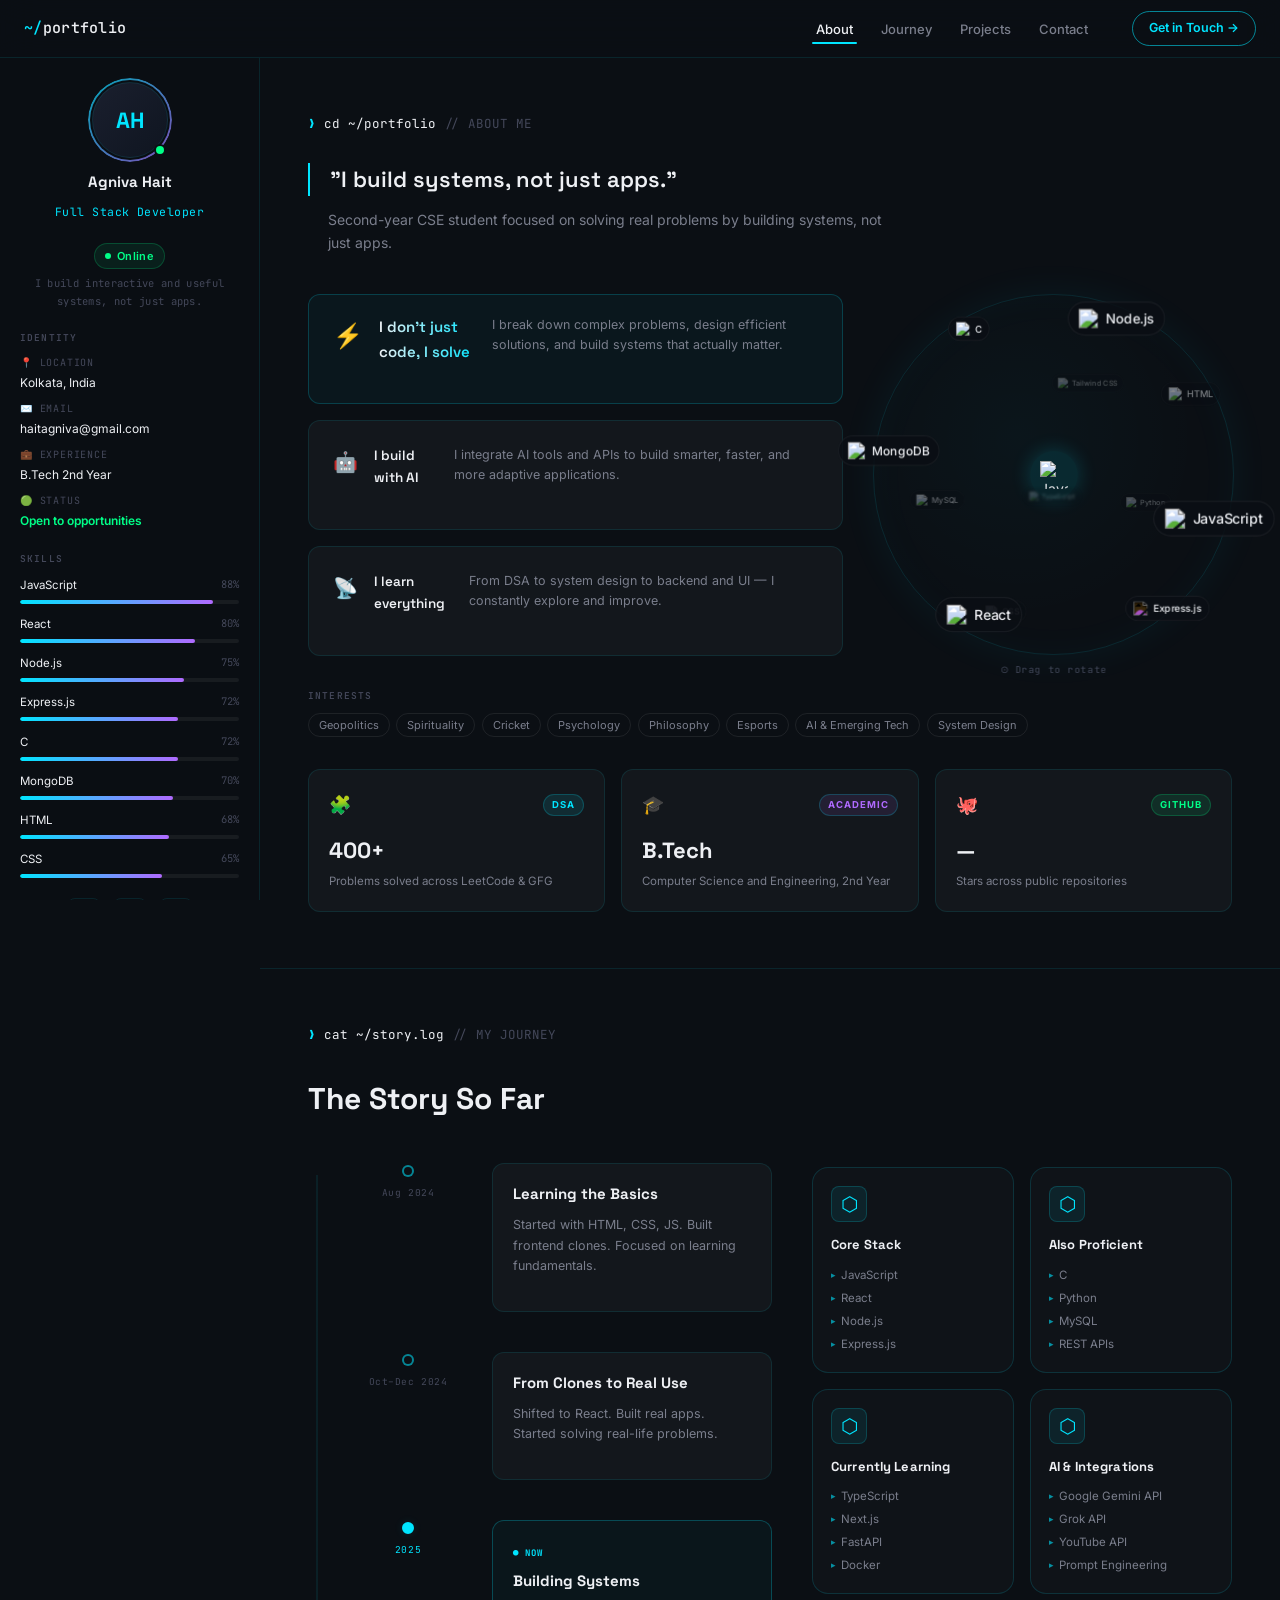
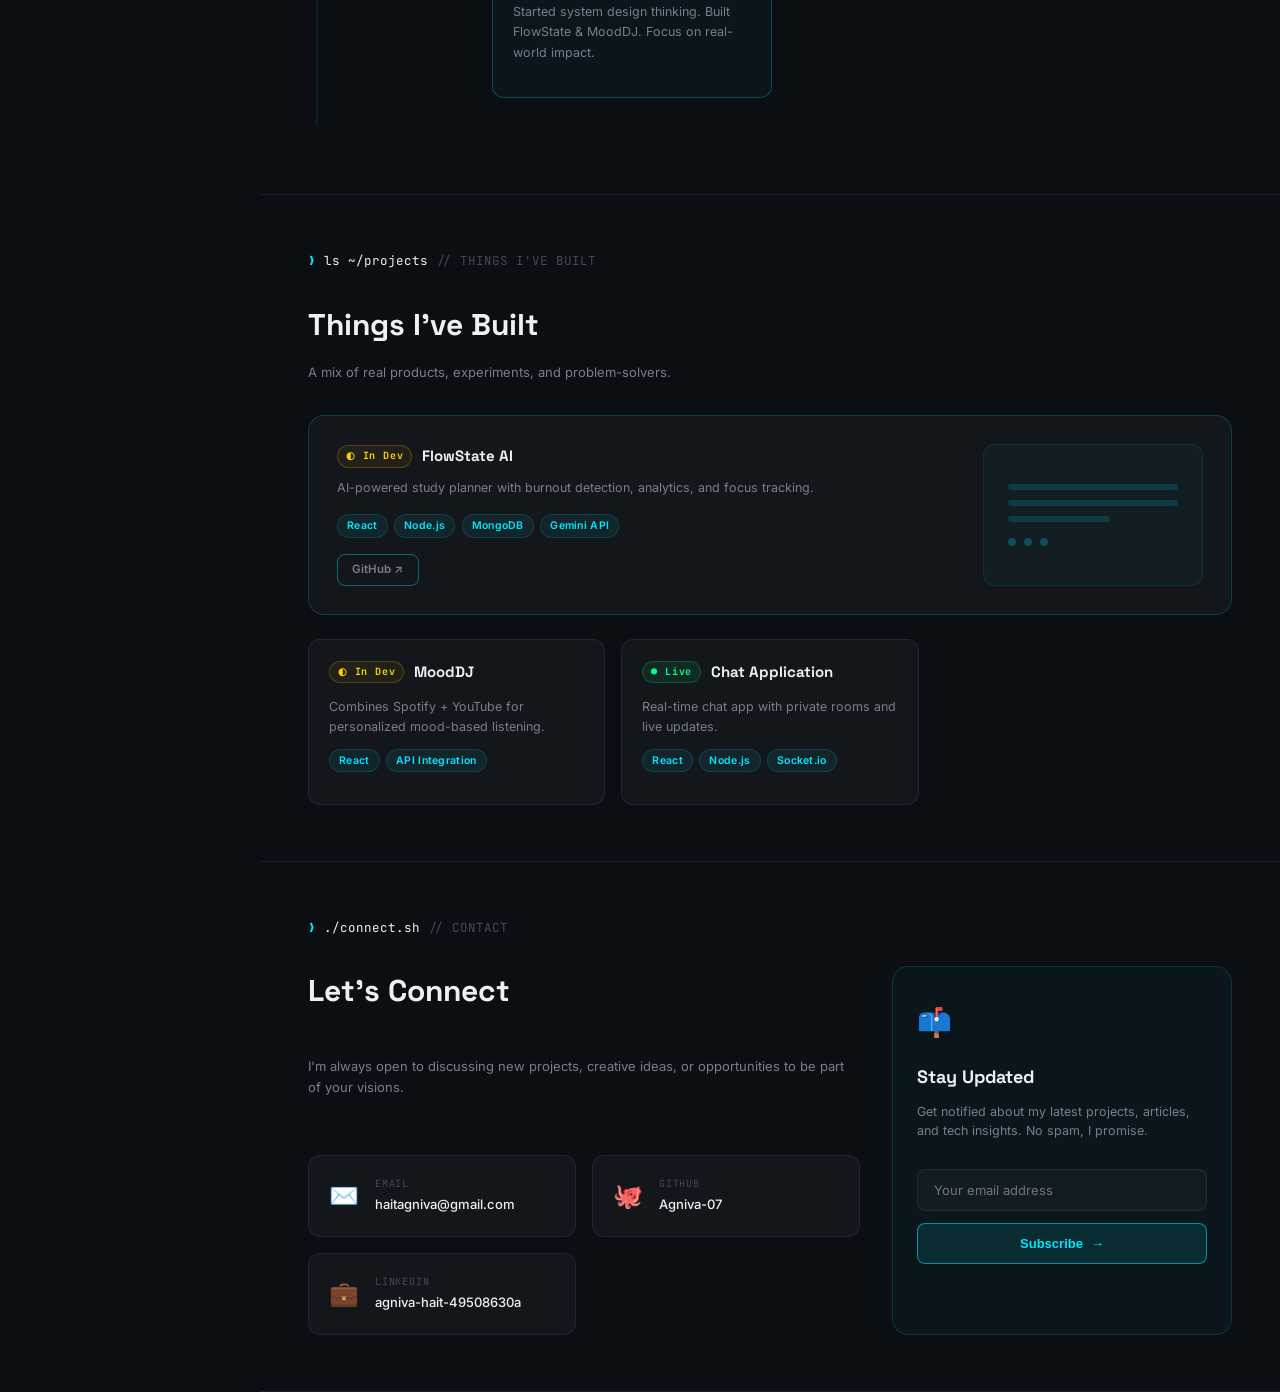
==== commit 65a6645c: "made everything dunamic in portfolio" ====
--- a/portfolio.html
+++ b/portfolio.html
@@ -21,7 +21,7 @@
     <li><a href="#projects" class="nav-link" data-section="projects">Projects</a></li>
     <li><a href="#contact"  class="nav-link" data-section="contact">Contact</a></li>
   </ul>
-  <a href="mailto:agnivahait07@gmail.com" class="navbar__cta">Get in Touch <span aria-hidden="true">→</span></a>
+  <a id="navbar-cta" href="#" class="navbar__cta">Get in Touch <span aria-hidden="true">→</span></a>
 </nav>
 
 <!-- ═══════════════════ PAGE WRAPPER ═══════════════════ -->
@@ -34,56 +34,38 @@
     <div class="sidebar__profile">
       <div class="avatar-wrap">
         <div class="avatar-ring" aria-hidden="true"></div>
-        <div class="avatar"><span class="avatar__initials" aria-hidden="true">AH</span></div>
+        <div class="avatar"><span class="avatar__initials" id="sidebar-initials" aria-hidden="true"></span></div>
         <span class="online-dot" title="Online" aria-label="Online"></span>
       </div>
-      <h2 class="sidebar__name">Agniva Hait</h2>
-      <p class="sidebar__role">Full Stack Developer</p>
+      <h2 class="sidebar__name" id="sidebar-name"></h2>
+      <p class="sidebar__role" id="sidebar-role"></p>
     </div>
 
     <!-- Status -->
     <div class="sidebar__status">
       <span class="status-pill"><span class="status-pill__dot" aria-hidden="true"></span>Online</span>
-      <p class="status-tagline">Building · Learning · Solving</p>
+      <p class="status-tagline" id="sidebar-tagline"></p>
     </div>
 
     <!-- Identity -->
     <div class="sidebar__section">
       <p class="sidebar__section-label">Identity</p>
-      <ul class="identity-list">
-        <li><span class="id-key">📍 Location</span><span class="id-val">West Bengal, India</span></li>
-        <li><span class="id-key">✉️ Email</span><span class="id-val">agnivahait07@gmail.com</span></li>
-        <li><span class="id-key">💼 Experience</span><span class="id-val">B.Tech 2nd Year</span></li>
-        <li><span class="id-key">🟢 Status</span><span class="id-val id-val--open">Open to Work</span></li>
+      <ul class="identity-list" id="identity-list">
+        <!-- Populated by script.js → renderProfile() -->
       </ul>
     </div>
 
     <!-- Skills -->
     <div class="sidebar__section">
       <p class="sidebar__section-label">Skills</p>
-      <ul class="skills-list">
-        <li class="skill-item"><div class="skill-meta"><span class="skill-name">JavaScript</span><span class="skill-pct">88%</span></div><div class="skill-bar"><div class="skill-bar__fill" style="--tw:88%"></div></div></li>
-        <li class="skill-item"><div class="skill-meta"><span class="skill-name">TypeScript</span><span class="skill-pct">72%</span></div><div class="skill-bar"><div class="skill-bar__fill" style="--tw:72%"></div></div></li>
-        <li class="skill-item"><div class="skill-meta"><span class="skill-name">React</span><span class="skill-pct">80%</span></div><div class="skill-bar"><div class="skill-bar__fill" style="--tw:80%"></div></div></li>
-        <li class="skill-item"><div class="skill-meta"><span class="skill-name">Node.js</span><span class="skill-pct">75%</span></div><div class="skill-bar"><div class="skill-bar__fill" style="--tw:75%"></div></div></li>
-        <li class="skill-item"><div class="skill-meta"><span class="skill-name">Next.js</span><span class="skill-pct">65%</span></div><div class="skill-bar"><div class="skill-bar__fill" style="--tw:65%"></div></div></li>
-        <li class="skill-item"><div class="skill-meta"><span class="skill-name">Tailwind CSS</span><span class="skill-pct">90%</span></div><div class="skill-bar"><div class="skill-bar__fill" style="--tw:90%"></div></div></li>
-        <li class="skill-item"><div class="skill-meta"><span class="skill-name">Python</span><span class="skill-pct">68%</span></div><div class="skill-bar"><div class="skill-bar__fill" style="--tw:68%"></div></div></li>
-        <li class="skill-item"><div class="skill-meta"><span class="skill-name">MongoDB</span><span class="skill-pct">70%</span></div><div class="skill-bar"><div class="skill-bar__fill" style="--tw:70%"></div></div></li>
+      <ul class="skills-list" id="skills-list">
+        <!-- Populated by script.js → renderSkills() -->
       </ul>
     </div>
 
     <!-- Socials -->
-    <div class="sidebar__socials">
-      <a href="https://github.com/Agniva-07" target="_blank" rel="noopener" class="social-icon" aria-label="GitHub" title="GitHub">
-        <svg width="18" height="18" viewBox="0 0 24 24" fill="currentColor" aria-hidden="true"><path d="M12 2C6.477 2 2 6.484 2 12.017c0 4.425 2.865 8.18 6.839 9.504.5.092.682-.217.682-.483 0-.237-.008-.868-.013-1.703-2.782.605-3.369-1.343-3.369-1.343-.454-1.158-1.11-1.466-1.11-1.466-.908-.62.069-.608.069-.608 1.003.07 1.531 1.032 1.531 1.032.892 1.53 2.341 1.088 2.91.832.092-.647.35-1.088.636-1.338-2.22-.253-4.555-1.113-4.555-4.951 0-1.093.39-1.988 1.029-2.688-.103-.253-.446-1.272.098-2.65 0 0 .84-.27 2.75 1.026A9.564 9.564 0 0 1 12 6.844a9.59 9.59 0 0 1 2.504.337c1.909-1.296 2.747-1.027 2.747-1.027.546 1.379.202 2.398.1 2.651.64.7 1.028 1.595 1.028 2.688 0 3.848-2.339 4.695-4.566 4.943.359.309.678.92.678 1.855 0 1.338-.012 2.419-.012 2.747 0 .268.18.58.688.482A10.02 10.02 0 0 0 22 12.017C22 6.484 17.522 2 12 2z"/></svg>
-      </a>
-      <a href="https://linkedin.com/in/agnivahait" target="_blank" rel="noopener" class="social-icon" aria-label="LinkedIn" title="LinkedIn">
-        <svg width="18" height="18" viewBox="0 0 24 24" fill="currentColor" aria-hidden="true"><path d="M20.447 20.452h-3.554v-5.569c0-1.328-.027-3.037-1.852-3.037-1.853 0-2.136 1.445-2.136 2.939v5.667H9.351V9h3.414v1.561h.046c.477-.9 1.637-1.85 3.37-1.85 3.601 0 4.267 2.37 4.267 5.455v6.286zM5.337 7.433a2.062 2.062 0 0 1-2.063-2.065 2.064 2.064 0 1 1 2.063 2.065zm1.782 13.019H3.555V9h3.564v11.452zM22.225 0H1.771C.792 0 0 .774 0 1.729v20.542C0 23.227.792 24 1.771 24h20.451C23.2 24 24 23.227 24 22.271V1.729C24 .774 23.2 0 22.222 0h.003z"/></svg>
-      </a>
-      <a href="mailto:agnivahait07@gmail.com" class="social-icon" aria-label="Email" title="Email">
-        <svg width="18" height="18" viewBox="0 0 24 24" fill="none" stroke="currentColor" stroke-width="2" aria-hidden="true"><path d="M4 4h16c1.1 0 2 .9 2 2v12c0 1.1-.9 2-2 2H4c-1.1 0-2-.9-2-2V6c0-1.1.9-2 2-2z"/><polyline points="22,6 12,13 2,6"/></svg>
-      </a>
+    <div class="sidebar__socials" id="sidebar-socials">
+      <!-- Populated by script.js → renderSocials() -->
     </div>
 
     <!-- Section nav tracker -->
@@ -111,15 +93,14 @@
       </div>
 
       <blockquote class="section__quote" id="about-h">
-        "I'm a second-year CS student who doesn't wait to be ready —
-        <em>I build until I am.</em>"
+        "<span id="about-quote"></span>"
       </blockquote>
-      <p class="section__quote-sub">Passionate about building real-world systems that solve meaningful problems. I focus on clarity, scalability, and impact.</p>
+      <p class="section__quote-sub" id="about-summary"></p>
 
       <!-- Cards + globe row -->
       <div class="about__grid">
         <div class="feature-cards">
-          <!-- PRIMARY card — visually dominant -->
+          <!-- PRIMARY card — visually dominant (no JSON source, kept as design element) -->
           <article class="feature-card feature-card--primary">
             <div class="fc-icon">⚡</div>
             <h3 class="fc-title">I don't just code, I solve</h3>
@@ -146,30 +127,14 @@
       <!-- Interests -->
       <div class="interests-wrap">
         <p class="sidebar__section-label">Interests</p>
-        <ul class="interests-tags" role="list">
-          <li>Geopolitics</li><li>Spirituality</li><li>Cricket</li>
-          <li>Psychology</li><li>Philosophy</li><li>Esports</li>
-          <li>AI</li><li>System Design</li>
+        <ul class="interests-tags" id="interests-list" role="list">
+          <!-- Populated by script.js → renderAbout() -->
         </ul>
       </div>
 
       <!-- Achievement cards -->
-      <div class="achievements-grid">
-        <article class="achieve-card reveal-item">
-          <div class="ac-top"><span>🧩</span><span class="ac-badge ac-cyan">DSA</span></div>
-          <p class="ac-val" data-count="400" data-suffix="+">0</p>
-          <p class="ac-desc">Problems solved across LeetCode &amp; GFG</p>
-        </article>
-        <article class="achieve-card reveal-item">
-          <div class="ac-top"><span>🎓</span><span class="ac-badge ac-purple">Academic</span></div>
-          <p class="ac-val">B.Tech</p>
-          <p class="ac-desc">Computer Science &amp; Engineering, 2nd Year</p>
-        </article>
-        <article class="achieve-card reveal-item">
-          <div class="ac-top"><span>🐙</span><span class="ac-badge ac-green">GitHub</span></div>
-          <p class="ac-val" id="gh-stars" data-suffix="+">—</p>
-          <p class="ac-desc">Stars across public repositories</p>
-        </article>
+      <div class="achievements-grid" id="achievements-grid">
+        <!-- Populated by script.js → renderAbout() -->
       </div>
 
     </section><!-- /#about -->
@@ -187,110 +152,14 @@
       <h2 class="section__title" id="journey-h">The Story So Far</h2>
 
       <div class="journey__layout">
-      <div class="timeline">
+      <div class="timeline" id="timeline-container">
         <div class="timeline__track" aria-hidden="true"></div>
-
-        <!-- Phase 1 -->
-        <div class="tl-item reveal-item">
-          <div class="tl-node"><div class="node-dot"></div><span class="node-date">Aug 2024</span></div>
-          <div class="tl-body">
-            <div class="tl-card">
-              <h3 class="tl-title">The Beginning</h3>
-              <p class="tl-text">Wrote my first lines of code. Started with raw HTML &amp; CSS, then stumbled into JavaScript. Everything felt magical and overwhelming at the same time.</p>
-              <div class="tl-tags">
-                <span>HTML</span><span>CSS</span><span>JavaScript</span><span>DOM</span>
-              </div>
-            </div>
-          </div>
-        </div>
-
-        <!-- Phase 2 -->
-        <div class="tl-item reveal-item">
-          <div class="tl-node"><div class="node-dot"></div><span class="node-date">Oct–Dec 2024</span></div>
-          <div class="tl-body">
-            <div class="tl-card">
-              <h3 class="tl-title">From Clones to Real Use</h3>
-              <p class="tl-text">Stopped cloning tutorials and started building things I actually needed. First real projects, first APIs, first backend crashes at 2 AM.</p>
-              <div class="tl-tags">
-                <span>React</span><span>Node.js</span><span>REST APIs</span><span>Express</span>
-              </div>
-            </div>
-          </div>
-        </div>
-
-        <!-- Phase 3 -->
-        <div class="tl-item reveal-item">
-          <div class="tl-node"><div class="node-dot"></div><span class="node-date">Jan–Mar 2025</span></div>
-          <div class="tl-body">
-            <div class="tl-card">
-              <h3 class="tl-title">AI‑Powered Shift</h3>
-              <p class="tl-text">Discovered the power of LLMs. Started integrating Gemini &amp; OpenAI APIs. AI became a tool, not magic.</p>
-              <div class="tl-tags">
-                <span>Gemini</span><span>OpenAI</span><span>Embeddings</span><span>RAG</span>
-              </div>
-            </div>
-          </div>
-        </div>
-
-        <!-- Phase 4 — ACTIVE -->
-        <div class="tl-item reveal-item">
-          <div class="tl-node tl-node--active"><div class="node-dot node-dot--active"></div><span class="node-date">Apr – Now</span></div>
-          <div class="tl-body">
-            <div class="tl-card tl-card--active">
-              <span class="tl-now-badge">● NOW</span>
-              <h3 class="tl-title">Building What Matters</h3>
-              <p class="tl-text">No more building to learn. Building to ship. Every project targets a real gap, a real user, a real outcome.</p>
-              <div class="tl-tags">
-                <span>Next.js</span><span>MongoDB</span><span>Firebase</span><span>Docker</span><span>Auth</span>
-              </div>
-            </div>
-          </div>
-        </div>
-
+        <!-- Populated by script.js → renderStory() -->
       </div><!-- /timeline -->
 
       <!-- Skills Panel (sticky right) -->
-      <div class="skills__panel">
-        <div class="skill-card" id="skc-frontend">
-          <div class="skc-icon">⬡</div>
-          <h4 class="skc-title">Frontend</h4>
-          <ul class="skc-list">
-            <li>React.js</li>
-            <li>Next.js</li>
-            <li>TypeScript</li>
-            <li>Tailwind CSS</li>
-          </ul>
-        </div>
-        <div class="skill-card" id="skc-backend">
-          <div class="skc-icon">⬡</div>
-          <h4 class="skc-title">Backend</h4>
-          <ul class="skc-list">
-            <li>Node.js</li>
-            <li>Express.js</li>
-            <li>RESTful APIs</li>
-            <li>Authentication</li>
-          </ul>
-        </div>
-        <div class="skill-card" id="skc-database">
-          <div class="skc-icon">⬡</div>
-          <h4 class="skc-title">Database</h4>
-          <ul class="skc-list">
-            <li>MongoDB</li>
-            <li>MySQL</li>
-            <li>Firebase</li>
-            <li>Schema Design</li>
-          </ul>
-        </div>
-        <div class="skill-card" id="skc-devops">
-          <div class="skc-icon">⬡</div>
-          <h4 class="skc-title">DevOps &amp; AI</h4>
-          <ul class="skc-list">
-            <li>Git &amp; GitHub</li>
-            <li>Docker basics</li>
-            <li>Gemini API</li>
-            <li>CI/CD</li>
-          </ul>
-        </div>
+      <div class="skills__panel" id="skills-panel">
+        <!-- Populated by script.js → renderSkills() -->
       </div>
       </div><!-- /journey__layout -->
     </section><!-- /#journey -->
@@ -309,78 +178,13 @@
       <p class="section__subtitle">A mix of real products, experiments, and problem-solvers.</p>
 
       <!-- Featured project -->
-      <article class="proj-featured reveal-item" aria-label="MoodyDJ project">
-        <div class="proj-featured__meta">
-          <div class="proj-header">
-            <span class="proj-status proj-status--live">● Live</span>
-            <h3 class="proj-title">MoodyDJ</h3>
-            <p class="proj-tagline">AI-powered music discovery based on your mood — built with YouTube API + Gemini.</p>
-          </div>
-          <div class="proj-tags">
-            <span class="tag">React</span>
-            <span class="tag">Node.js</span>
-            <span class="tag">Gemini AI</span>
-            <span class="tag">Firebase</span>
-            <span class="tag">YouTube API</span>
-          </div>
-          <div class="proj-actions">
-            <a href="https://github.com/Agniva-07" target="_blank" rel="noopener" class="proj-btn proj-btn--ghost">GitHub ↗</a>
-            <a href="#" class="proj-btn proj-btn--primary" aria-label="Live demo">Live Demo ↗</a>
-          </div>
-        </div>
-        <div class="proj-featured__visual" aria-hidden="true">
-          <div class="proj-visual-block">
-            <div class="pvb-line"></div><div class="pvb-line"></div><div class="pvb-line pvb-line--short"></div>
-            <div class="pvb-dot-row"><span></span><span></span><span></span></div>
-          </div>
-        </div>
+      <article class="proj-featured reveal-item" id="featured-project" aria-label="Featured project">
+        <!-- Populated by script.js → renderProjects() -->
       </article>
 
       <!-- Secondary project cards -->
-      <div class="proj-grid">
-
-        <article class="proj-card reveal-item">
-          <div class="proj-header">
-            <span class="proj-status proj-status--dev">◐ In Dev</span>
-            <h3 class="proj-title">AR Hand Tracker</h3>
-          </div>
-          <p class="proj-tagline">Real-time hand-tracking drawing app in the browser using MediaPipe — pinch to draw.</p>
-          <div class="proj-tags">
-            <span class="tag">MediaPipe</span><span class="tag">WebGL</span><span class="tag">JavaScript</span>
-          </div>
-          <div class="proj-actions">
-            <a href="https://github.com/Agniva-07" target="_blank" rel="noopener" class="proj-btn proj-btn--ghost">GitHub ↗</a>
-          </div>
-        </article>
-
-        <article class="proj-card reveal-item">
-          <div class="proj-header">
-            <span class="proj-status proj-status--live">● Live</span>
-            <h3 class="proj-title">Dev Portfolio</h3>
-          </div>
-          <p class="proj-tagline">This very site — a futuristic dark-themed portfolio with zero frameworks.</p>
-          <div class="proj-tags">
-            <span class="tag">HTML</span><span class="tag">CSS</span><span class="tag">Vanilla JS</span>
-          </div>
-          <div class="proj-actions">
-            <a href="https://github.com/Agniva-07" target="_blank" rel="noopener" class="proj-btn proj-btn--ghost">GitHub ↗</a>
-          </div>
-        </article>
-
-        <article class="proj-card reveal-item">
-          <div class="proj-header">
-            <span class="proj-status proj-status--dev">◐ In Dev</span>
-            <h3 class="proj-title">AI Roadmap Gen</h3>
-          </div>
-          <p class="proj-tagline">Generate personalised learning roadmaps with Gemini — auth, Firestore, live updates.</p>
-          <div class="proj-tags">
-            <span class="tag">Next.js</span><span class="tag">Gemini</span><span class="tag">Firestore</span>
-          </div>
-          <div class="proj-actions">
-            <a href="https://github.com/Agniva-07" target="_blank" rel="noopener" class="proj-btn proj-btn--ghost">GitHub ↗</a>
-          </div>
-        </article>
-
+      <div class="proj-grid" id="proj-grid">
+        <!-- Populated by script.js → renderProjects() -->
       </div><!-- /proj-grid -->
     </section><!-- /#projects -->
 
@@ -398,28 +202,8 @@
         <div class="contact-panel reveal-item">
           <h2 class="section__title" id="contact-h">Let's Connect</h2>
           <p class="section__subtitle" style="margin-top: 0;">I'm always open to discussing new projects, creative ideas, or opportunities to be part of your visions.</p>
-          <div class="contact-info">
-            <a href="mailto:agnivahait07@gmail.com" class="contact-card">
-              <span class="cc-icon">✉️</span>
-              <div class="cc-text">
-                <span class="cc-label">Email</span>
-                <span class="cc-val">agnivahait07@gmail.com</span>
-              </div>
-            </a>
-            <a href="https://github.com/Agniva-07" target="_blank" rel="noopener" class="contact-card">
-              <span class="cc-icon">🐙</span>
-              <div class="cc-text">
-                <span class="cc-label">GitHub</span>
-                <span class="cc-val">Agniva-07</span>
-              </div>
-            </a>
-            <a href="https://linkedin.com/in/agnivahait" target="_blank" rel="noopener" class="contact-card">
-              <span class="cc-icon">💼</span>
-              <div class="cc-text">
-                <span class="cc-label">LinkedIn</span>
-                <span class="cc-val">agnivahait</span>
-              </div>
-            </a>
+          <div class="contact-info" id="contact-info">
+            <!-- Populated by script.js → renderContact() -->
           </div>
         </div>
 
@@ -439,24 +223,41 @@
   </main><!-- /main-content -->
 </div><!-- /page-wrapper -->
 
-<script src="script.js"></script>
-<script>
+<script src="script.js" type="module"></script>
+<script type="module">
 /* ── Skills Globe (DOM-based rotating sphere) ── */
+import { portfolio } from './data/portfolio.js';
+
 (function(){
-  const skills = [
-    { name: 'React',      icon: 'react/react-original.svg' },
-    { name: 'Node.js',    icon: 'nodejs/nodejs-original.svg' },
-    { name: 'TypeScript', icon: 'typescript/typescript-original.svg' },
-    { name: 'MongoDB',    icon: 'mongodb/mongodb-original.svg' },
-    { name: 'Next.js',    icon: 'nextjs/nextjs-original.svg' },
-    { name: 'Python',     icon: 'python/python-original.svg' },
-    { name: 'Docker',     icon: 'docker/docker-original.svg' },
-    { name: 'Tailwind',   icon: 'tailwindcss/tailwindcss-original.svg' },
-    { name: 'Git',        icon: 'git/git-original.svg' },
-    { name: 'MySQL',      icon: 'mysql/mysql-original.svg' },
-    { name: 'Firebase',   icon: 'firebase/firebase-plain.svg' },
-    { name: 'Express',    icon: 'express/express-original.svg' }
-  ];
+  // Derive globe skills from portfolio.js skill groups
+  const ICON_MAP = {
+    'JavaScript': 'javascript/javascript-original.svg',
+    'React':      'react/react-original.svg',
+    'Node.js':    'nodejs/nodejs-original.svg',
+    'TypeScript': 'typescript/typescript-original.svg',
+    'MongoDB':    'mongodb/mongodb-original.svg',
+    'Next.js':    'nextjs/nextjs-original.svg',
+    'Python':     'python/python-original.svg',
+    'Docker':     'docker/docker-original.svg',
+    'Tailwind CSS':'tailwindcss/tailwindcss-original.svg',
+    'Git':        'git/git-original.svg',
+    'MySQL':      'mysql/mysql-original.svg',
+    'Firebase':   'firebase/firebase-plain.svg',
+    'Express.js': 'express/express-original.svg',
+    'HTML':       'html5/html5-original.svg',
+    'CSS':        'css3/css3-original.svg',
+    'C':          'c/c-original.svg',
+  };
+
+  // Build skills list from portfolio.js data
+  const allSkillNames = [...new Set((portfolio?.skills || []).flatMap(g => g.items || []))];
+  const skills = allSkillNames
+    .filter(name => ICON_MAP[name])
+    .slice(0, 12)
+    .map(name => ({ name, icon: ICON_MAP[name] }));
+
+  // Fallback if no skills matched
+  if (!skills.length) return;
 
   const wrapper = document.getElementById('skills-globe');
   if (!wrapper) return;
@@ -465,7 +266,7 @@
   // Center tech
   const centerItem = document.createElement('div');
   centerItem.className = 'globe-center';
-  centerItem.innerHTML = `<img src="https://cdn.jsdelivr.net/gh/devicons/devicon@latest/icons/react/react-original.svg" alt="React" />`;
+  centerItem.innerHTML = `<img src="https://cdn.jsdelivr.net/gh/devicons/devicon@latest/icons/${skills[0].icon}" alt="${skills[0].name}" />`;
   wrapper.appendChild(centerItem);
 
   const N = skills.length;
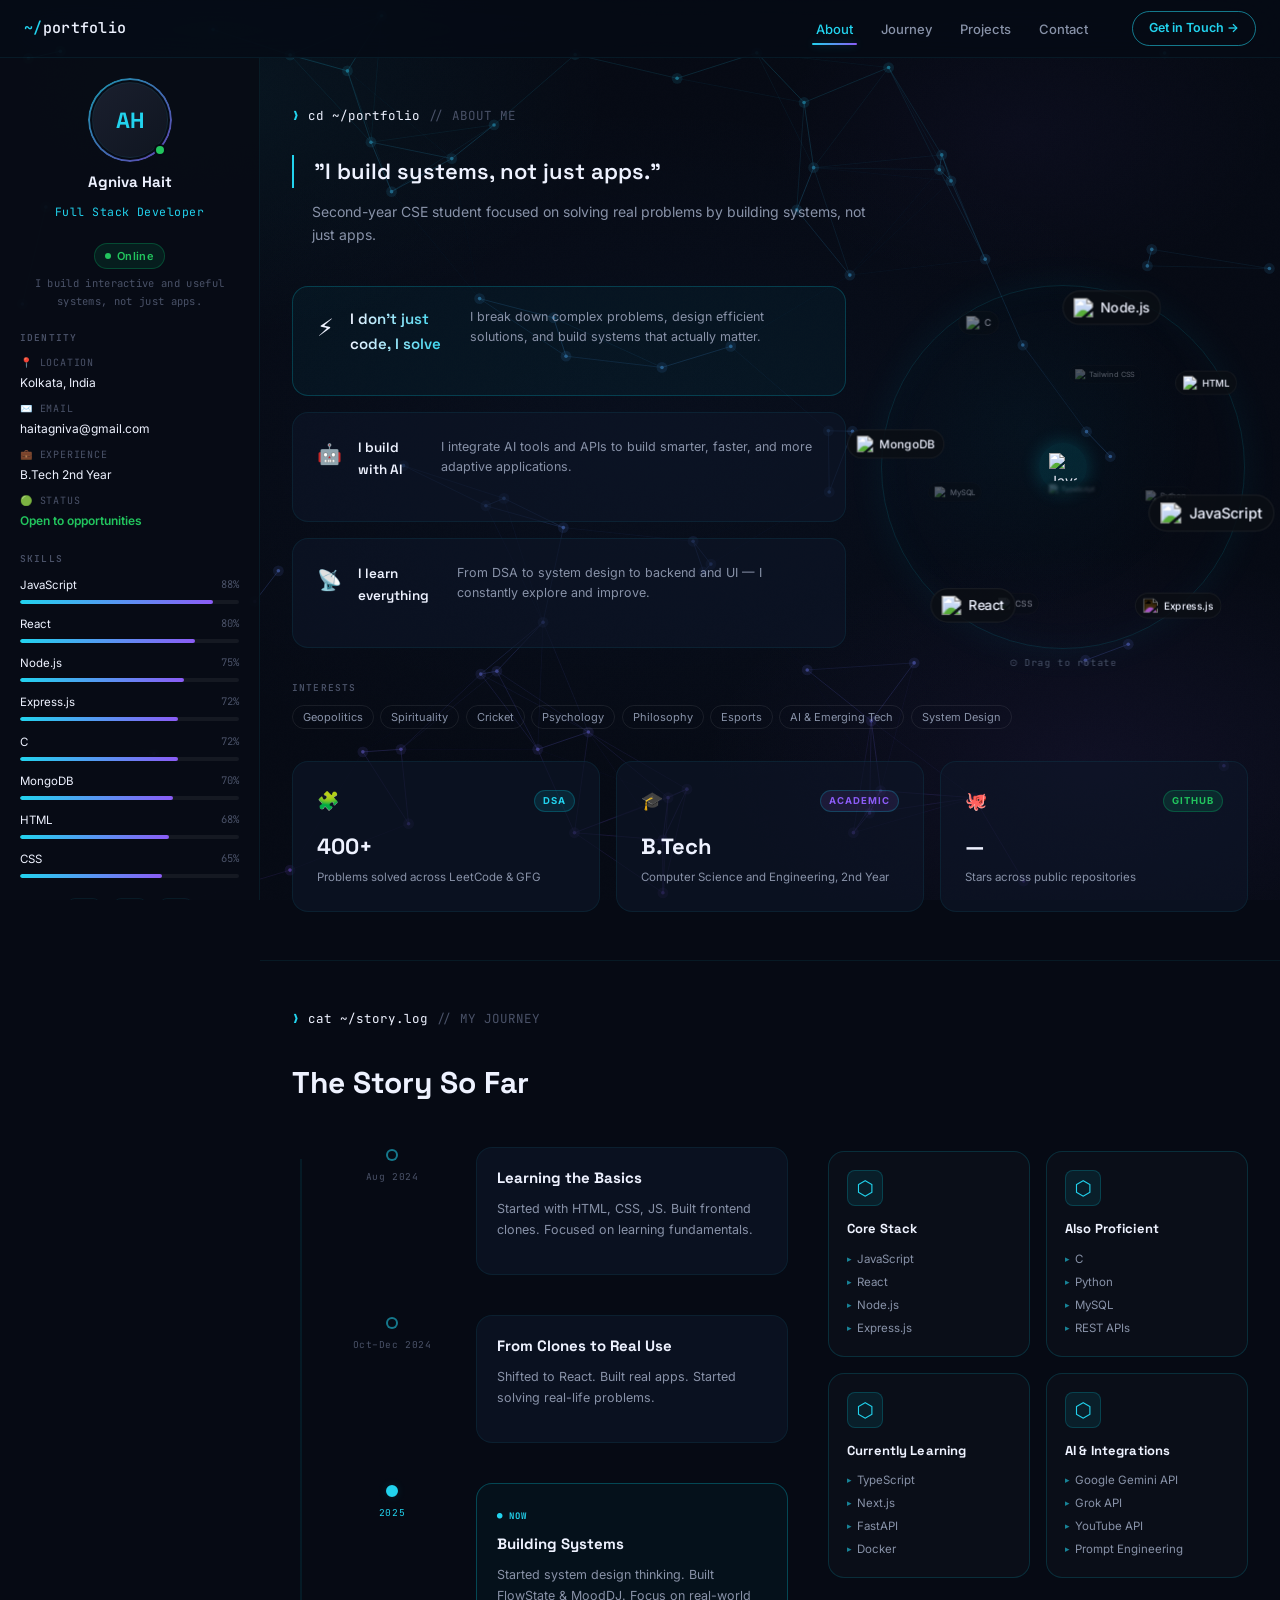
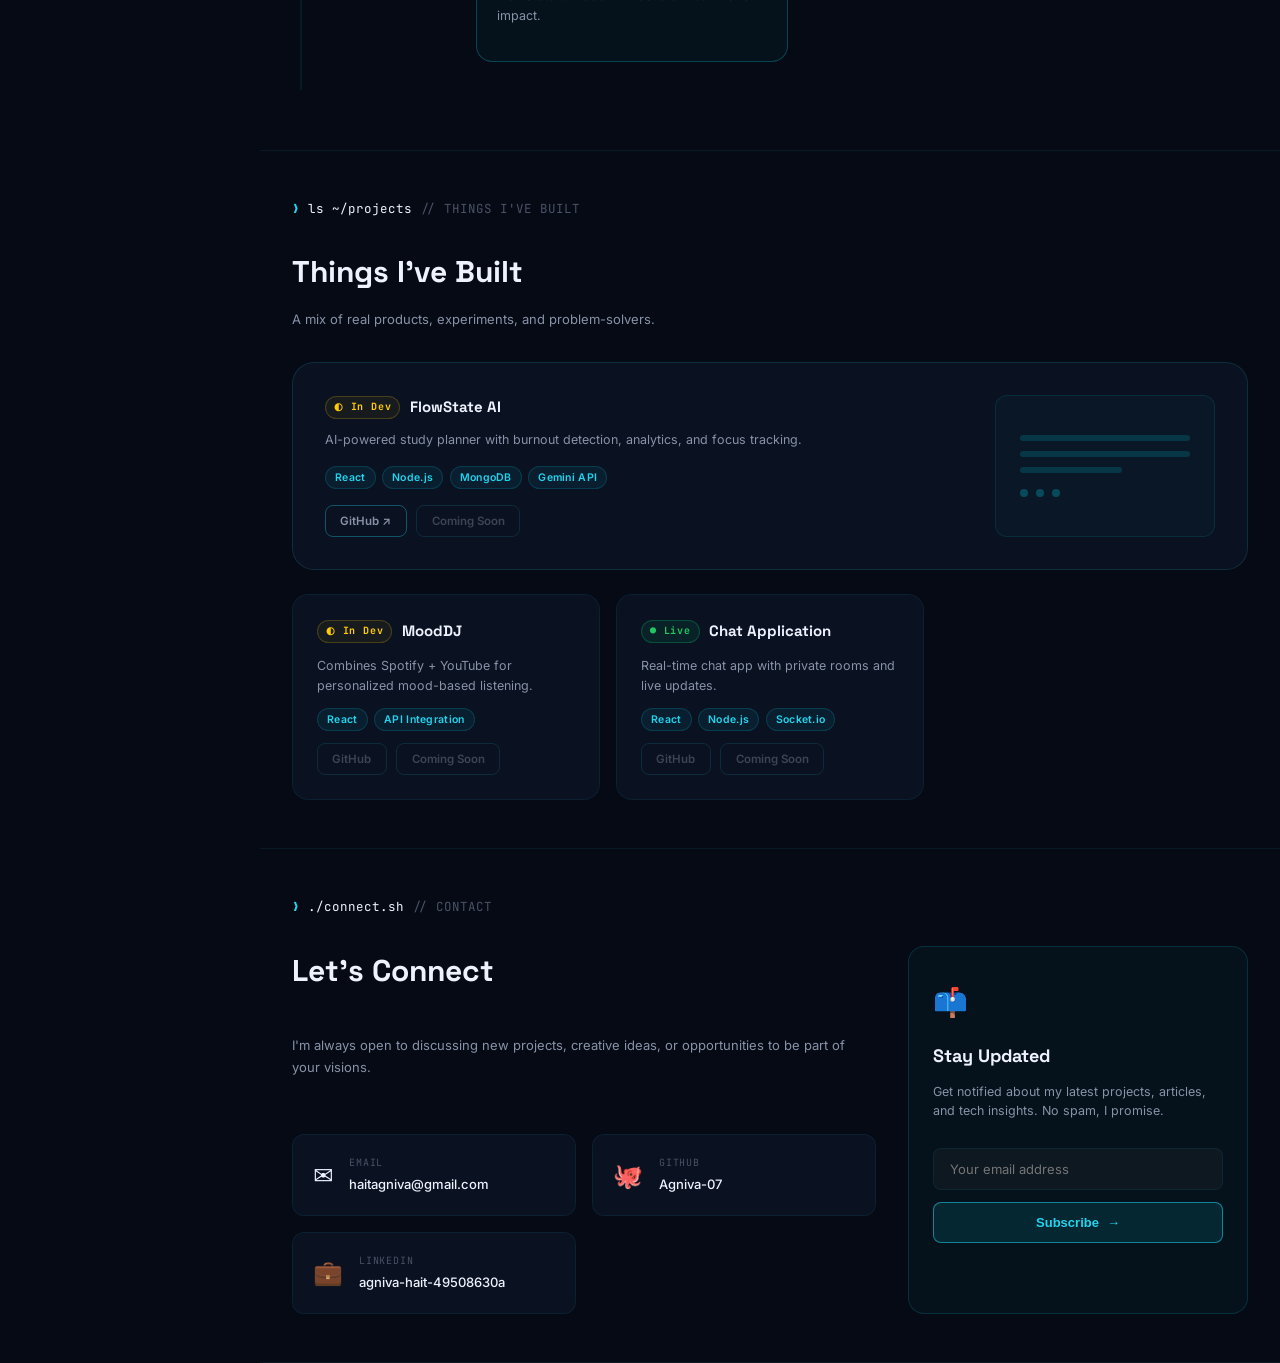
==== commit 927d0353: "ui improved" ====
--- a/portfolio.html
+++ b/portfolio.html
@@ -8,9 +8,13 @@
   <link rel="preconnect" href="https://fonts.googleapis.com" />
   <link rel="preconnect" href="https://fonts.gstatic.com" crossorigin />
   <link href="https://fonts.googleapis.com/css2?family=Space+Grotesk:wght@400;500;600;700&family=Inter:wght@300;400;500;600&family=JetBrains+Mono:wght@300;400;500&display=swap" rel="stylesheet" />
+  <link rel="stylesheet" href="style/system.css" />
   <link rel="stylesheet" href="styles.css" />
 </head>
 <body>
+
+<!-- ═══════════════════ PARTICLE BACKGROUND ═══════════════════ -->
+<canvas id="nexusCanvas" aria-hidden="true"></canvas>
 
 <!-- ═══════════════════ NAVBAR ═══════════════════ -->
 <nav class="navbar" id="navbar" aria-label="Main navigation">
@@ -224,6 +228,7 @@
 </div><!-- /page-wrapper -->
 
 <script src="script.js" type="module"></script>
+<script src="js/particles.js"></script>
 <script type="module">
 /* ── Skills Globe (DOM-based rotating sphere) ── */
 import { portfolio } from './data/portfolio.js';
--- a/style/system.css
+++ b/style/system.css
@@ -0,0 +1,584 @@
+/* =============================================================
+   SYSTEM.CSS — Universal Design System
+   
+   The ONE shared visual language across ALL portfolio pages.
+   Import this FIRST on every page.
+   
+   Contains:
+   - Universal design tokens
+   - Shared background system
+   - Custom scrollbar
+   - Universal button system
+   - Typography hierarchy
+   - Animation system
+   - Microinteractions
+   - Noise texture overlay
+   ============================================================= */
+
+/* ── 1. UNIVERSAL DESIGN TOKENS ────────────────────────────── */
+:root {
+  /* ── Background System ── */
+  --sys-bg:              #060a14;
+  --sys-bg-deep:         #050810;
+  --sys-bg-panel:        rgba(8, 14, 28, 0.82);
+  --sys-bg-card:         rgba(12, 20, 38, 0.55);
+  --sys-bg-card-hover:   rgba(18, 28, 50, 0.72);
+  --sys-bg-glass:        rgba(14, 22, 40, 0.6);
+  --sys-bg-glass-hover:  rgba(20, 30, 52, 0.72);
+  --sys-bg-elevated:     rgba(16, 24, 44, 0.85);
+
+  /* ── Accent Colors (limited palette) ── */
+  --sys-cyan:            #22d3ee;
+  --sys-cyan-dim:        rgba(34, 211, 238, 0.55);
+  --sys-cyan-glow:       rgba(34, 211, 238, 0.12);
+  --sys-cyan-surface:    rgba(34, 211, 238, 0.06);
+
+  --sys-purple:          #8b5cf6;
+  --sys-purple-dim:      rgba(139, 92, 246, 0.55);
+  --sys-purple-glow:     rgba(139, 92, 246, 0.12);
+  --sys-purple-surface:  rgba(139, 92, 246, 0.06);
+
+  --sys-green:           #22c55e;
+  --sys-green-dim:       rgba(34, 197, 94, 0.55);
+  --sys-green-surface:   rgba(34, 197, 94, 0.08);
+
+  /* ── Borders ── */
+  --sys-border:          rgba(34, 211, 238, 0.08);
+  --sys-border-hover:    rgba(34, 211, 238, 0.28);
+  --sys-border-active:   rgba(34, 211, 238, 0.55);
+  --sys-border-muted:    rgba(255, 255, 255, 0.06);
+
+  /* ── Text ── */
+  --sys-text-1:          #eef2ff;
+  --sys-text-2:          #8892a8;
+  --sys-text-3:          #4a5268;
+  --sys-text-cyan:       var(--sys-cyan);
+
+  /* ── Typography ── */
+  --sys-font-heading:    'Space Grotesk', system-ui, sans-serif;
+  --sys-font-body:       'Inter', system-ui, sans-serif;
+  --sys-font-mono:       'JetBrains Mono', monospace;
+
+  /* ── Spacing Scale (16/24/32/48) ── */
+  --sys-sp-xs:   8px;
+  --sys-sp-sm:   12px;
+  --sys-sp-md:   16px;
+  --sys-sp-lg:   24px;
+  --sys-sp-xl:   32px;
+  --sys-sp-2xl:  48px;
+
+  /* ── Border Radius ── */
+  --sys-r-sm:    10px;
+  --sys-r-md:    16px;
+  --sys-r-lg:    22px;
+  --sys-r-xl:    28px;
+  --sys-r-pill:  999px;
+
+  /* ── Transitions ── */
+  --sys-ease:    cubic-bezier(0.4, 0, 0.2, 1);
+  --sys-tr-fast: 180ms var(--sys-ease);
+  --sys-tr-base: 280ms var(--sys-ease);
+  --sys-tr-slow: 450ms var(--sys-ease);
+
+  /* ── Glass ── */
+  --sys-glass-bg:     rgba(12, 20, 38, 0.6);
+  --sys-glass-blur:   blur(20px);
+  --sys-glass-border: 1px solid var(--sys-border);
+  --sys-glass-shadow: 0 8px 32px rgba(0, 0, 0, 0.4);
+
+  /* ── Glow Shadows ── */
+  --sys-glow-sm:   0 0 12px rgba(34, 211, 238, 0.08);
+  --sys-glow-md:   0 0 24px rgba(34, 211, 238, 0.12);
+  --sys-glow-lg:   0 0 40px rgba(34, 211, 238, 0.16);
+  --sys-glow-card: 0 8px 32px rgba(0, 0, 0, 0.4),
+                   0 0 20px rgba(34, 211, 238, 0.06);
+}
+
+
+/* ── 2. UNIVERSAL BACKGROUND SYSTEM ────────────────────────── */
+
+/* Deep dark futuristic background + cinematic glows */
+body::before {
+  content: '';
+  position: fixed;
+  inset: 0;
+  z-index: -2;
+  pointer-events: none;
+  background:
+    /* Top-left cyan radial */
+    radial-gradient(ellipse 60% 50% at 15% 10%,
+      rgba(34, 211, 238, 0.06) 0%, transparent 55%),
+    /* Bottom-right purple radial */
+    radial-gradient(ellipse 55% 45% at 85% 85%,
+      rgba(139, 92, 246, 0.07) 0%, transparent 55%),
+    /* Center subtle blue */
+    radial-gradient(ellipse 70% 60% at 50% 50%,
+      rgba(59, 130, 246, 0.04) 0%, transparent 65%),
+    /* Top-right purple accent */
+    radial-gradient(ellipse 40% 35% at 80% 15%,
+      rgba(139, 92, 246, 0.04) 0%, transparent 50%),
+    /* Base color */
+    var(--sys-bg);
+}
+
+/* Subtle noise texture overlay */
+body::after {
+  content: '';
+  position: fixed;
+  inset: 0;
+  z-index: -1;
+  pointer-events: none;
+  background-image: url("data:image/svg+xml,%3Csvg xmlns='http://www.w3.org/2000/svg' width='200' height='200'%3E%3Cfilter id='n'%3E%3CfeTurbulence type='fractalNoise' baseFrequency='0.75' numOctaves='4' stitchTiles='stitch'/%3E%3C/filter%3E%3Crect width='200' height='200' filter='url(%23n)' opacity='1'/%3E%3C/svg%3E");
+  opacity: 0.018;
+  background-size: 200px 200px;
+  mix-blend-mode: overlay;
+}
+
+
+/* ── 3. CUSTOM SCROLLBAR ──────────────────────────────────── */
+::-webkit-scrollbar {
+  width: 6px;
+  height: 6px;
+}
+
+::-webkit-scrollbar-track {
+  background: rgba(6, 10, 20, 0.5);
+}
+
+::-webkit-scrollbar-thumb {
+  background: rgba(34, 211, 238, 0.18);
+  border-radius: 4px;
+  transition: background 0.2s ease;
+}
+
+::-webkit-scrollbar-thumb:hover {
+  background: rgba(34, 211, 238, 0.35);
+}
+
+/* Firefox */
+* {
+  scrollbar-width: thin;
+  scrollbar-color: rgba(34, 211, 238, 0.18) rgba(6, 10, 20, 0.5);
+}
+
+
+/* ── 4. UNIVERSAL BUTTON SYSTEM ───────────────────────────── */
+
+/* Primary Button */
+.btn-primary {
+  display: inline-flex;
+  align-items: center;
+  gap: 8px;
+  padding: 10px 20px;
+  border-radius: var(--sys-r-sm);
+  font-family: var(--sys-font-mono);
+  font-size: 0.78rem;
+  font-weight: 600;
+  letter-spacing: 0.04em;
+  color: var(--sys-bg-deep);
+  background: linear-gradient(135deg, var(--sys-cyan), rgba(34, 211, 238, 0.85));
+  border: 1px solid var(--sys-cyan);
+  cursor: pointer;
+  transition: all var(--sys-tr-fast);
+  text-decoration: none;
+  position: relative;
+  overflow: hidden;
+}
+
+.btn-primary:hover {
+  box-shadow: 0 0 20px rgba(34, 211, 238, 0.25),
+              0 4px 16px rgba(0, 0, 0, 0.3);
+  transform: translateY(-2px);
+}
+
+/* Secondary Button */
+.btn-secondary {
+  display: inline-flex;
+  align-items: center;
+  gap: 8px;
+  padding: 10px 20px;
+  border-radius: var(--sys-r-sm);
+  font-family: var(--sys-font-mono);
+  font-size: 0.78rem;
+  font-weight: 600;
+  letter-spacing: 0.04em;
+  color: var(--sys-cyan);
+  background: var(--sys-cyan-surface);
+  border: 1px solid rgba(34, 211, 238, 0.25);
+  cursor: pointer;
+  transition: all var(--sys-tr-fast);
+  text-decoration: none;
+}
+
+.btn-secondary:hover {
+  background: rgba(34, 211, 238, 0.12);
+  border-color: var(--sys-cyan-dim);
+  box-shadow: 0 0 16px rgba(34, 211, 238, 0.12);
+  transform: translateY(-2px);
+}
+
+/* Outline Button */
+.btn-outline {
+  display: inline-flex;
+  align-items: center;
+  gap: 8px;
+  padding: 10px 20px;
+  border-radius: var(--sys-r-sm);
+  font-family: var(--sys-font-mono);
+  font-size: 0.78rem;
+  font-weight: 500;
+  letter-spacing: 0.04em;
+  color: var(--sys-text-2);
+  background: transparent;
+  border: 1px solid var(--sys-border-hover);
+  cursor: pointer;
+  transition: all var(--sys-tr-fast);
+  text-decoration: none;
+}
+
+.btn-outline:hover {
+  color: var(--sys-cyan);
+  border-color: var(--sys-cyan-dim);
+  box-shadow: var(--sys-glow-sm);
+  transform: translateY(-2px);
+}
+
+/* Ghost Button */
+.btn-ghost {
+  display: inline-flex;
+  align-items: center;
+  gap: 8px;
+  padding: 8px 16px;
+  border-radius: var(--sys-r-sm);
+  font-family: var(--sys-font-mono);
+  font-size: 0.75rem;
+  font-weight: 500;
+  color: var(--sys-text-3);
+  background: transparent;
+  border: 1px solid transparent;
+  cursor: pointer;
+  transition: all var(--sys-tr-fast);
+  text-decoration: none;
+}
+
+.btn-ghost:hover {
+  color: var(--sys-text-2);
+  background: rgba(255, 255, 255, 0.04);
+  border-color: var(--sys-border);
+}
+
+
+/* ── 5. UNIVERSAL ANIMATION SYSTEM ─────────────────────────── */
+
+/* Fade in from below */
+@keyframes sys-fade-up {
+  from { opacity: 0; transform: translateY(16px); }
+  to   { opacity: 1; transform: translateY(0); }
+}
+
+/* Fade in from above */
+@keyframes sys-fade-down {
+  from { opacity: 0; transform: translateY(-12px); }
+  to   { opacity: 1; transform: translateY(0); }
+}
+
+/* Simple fade in */
+@keyframes sys-fade-in {
+  from { opacity: 0; }
+  to   { opacity: 1; }
+}
+
+/* Scale + fade */
+@keyframes sys-scale-in {
+  from { opacity: 0; transform: scale(0.96); }
+  to   { opacity: 1; transform: scale(1); }
+}
+
+/* Subtle pulse glow */
+@keyframes sys-pulse-glow {
+  0%, 100% { box-shadow: 0 0 8px rgba(34, 211, 238, 0.08); }
+  50%      { box-shadow: 0 0 18px rgba(34, 211, 238, 0.16); }
+}
+
+/* Blinking caret */
+@keyframes sys-blink {
+  0%, 100% { opacity: 1; }
+  50%      { opacity: 0; }
+}
+
+/* Subtle float */
+@keyframes sys-float {
+  0%, 100% { transform: translateY(0); }
+  50%      { transform: translateY(-4px); }
+}
+
+/* Border shimmer — used on hover */
+@keyframes sys-shimmer {
+  0%   { background-position: -200% center; }
+  100% { background-position: 200% center; }
+}
+
+/* Scroll reveal base class */
+.sys-reveal {
+  opacity: 0;
+  transform: translateY(20px);
+  transition: opacity 0.55s var(--sys-ease),
+              transform 0.55s var(--sys-ease);
+}
+
+.sys-reveal.visible {
+  opacity: 1;
+  transform: translateY(0);
+}
+
+
+/* ── 6. UNIVERSAL CARD SYSTEM ──────────────────────────────── */
+
+/* Glass card base */
+.sys-card {
+  background: var(--sys-glass-bg);
+  border: 1px solid var(--sys-border);
+  border-radius: var(--sys-r-lg);
+  backdrop-filter: var(--sys-glass-blur);
+  -webkit-backdrop-filter: var(--sys-glass-blur);
+  padding: var(--sys-sp-lg);
+  position: relative;
+  overflow: hidden;
+  transition: all var(--sys-tr-base);
+}
+
+/* Glass highlight */
+.sys-card::before {
+  content: '';
+  position: absolute;
+  inset: 0;
+  border-radius: inherit;
+  pointer-events: none;
+  background: linear-gradient(135deg, rgba(255, 255, 255, 0.035) 0%, transparent 40%);
+}
+
+.sys-card:hover {
+  background: var(--sys-glass-bg);
+  border-color: var(--sys-border-hover);
+  box-shadow: var(--sys-glow-card);
+  transform: translateY(-4px);
+}
+
+
+/* ── 7. MICROINTERACTIONS ──────────────────────────────────── */
+
+/* Glow follow mouse on cards (set --glow-x / --glow-y via JS) */
+.sys-card-glow {
+  position: absolute;
+  inset: 0;
+  border-radius: inherit;
+  background: radial-gradient(
+    circle 200px at var(--glow-x, 50%) var(--glow-y, 50%),
+    rgba(34, 211, 238, 0.04) 0%,
+    transparent 70%
+  );
+  pointer-events: none;
+  opacity: 0;
+  transition: opacity var(--sys-tr-base);
+}
+
+.sys-card:hover .sys-card-glow {
+  opacity: 1;
+}
+
+/* Animated shine border on hover */
+.sys-shine-border::after {
+  content: '';
+  position: absolute;
+  inset: -1px;
+  border-radius: inherit;
+  padding: 1px;
+  background: linear-gradient(
+    90deg,
+    transparent 0%,
+    rgba(34, 211, 238, 0.3) 25%,
+    rgba(139, 92, 246, 0.3) 50%,
+    rgba(34, 211, 238, 0.3) 75%,
+    transparent 100%
+  );
+  background-size: 200% 100%;
+  -webkit-mask: linear-gradient(#fff 0 0) content-box, linear-gradient(#fff 0 0);
+  -webkit-mask-composite: xor;
+  mask: linear-gradient(#fff 0 0) content-box, linear-gradient(#fff 0 0);
+  mask-composite: exclude;
+  opacity: 0;
+  transition: opacity 0.3s ease;
+  pointer-events: none;
+}
+
+.sys-shine-border:hover::after {
+  opacity: 1;
+  animation: sys-shimmer 2s linear infinite;
+}
+
+
+/* ── 8. TYPOGRAPHY HIERARCHY ──────────────────────────────── */
+
+/* Hero heading */
+.sys-heading-hero {
+  font-family: var(--sys-font-heading);
+  font-size: clamp(1.8rem, 3vw, 2.4rem);
+  font-weight: 700;
+  letter-spacing: -0.02em;
+  line-height: 1.2;
+  color: var(--sys-text-1);
+}
+
+/* Section title */
+.sys-heading-section {
+  font-family: var(--sys-font-heading);
+  font-size: clamp(1.25rem, 2.4vw, 1.75rem);
+  font-weight: 700;
+  color: var(--sys-text-1);
+  letter-spacing: -0.01em;
+}
+
+/* Body text */
+.sys-text-body {
+  font-family: var(--sys-font-body);
+  font-size: 0.875rem;
+  line-height: 1.65;
+  color: var(--sys-text-2);
+}
+
+/* Metadata / labels */
+.sys-text-meta {
+  font-family: var(--sys-font-mono);
+  font-size: 0.68rem;
+  font-weight: 600;
+  letter-spacing: 0.1em;
+  text-transform: uppercase;
+  color: var(--sys-text-3);
+}
+
+/* Mono label */
+.sys-text-mono {
+  font-family: var(--sys-font-mono);
+  font-size: 0.75rem;
+  color: var(--sys-cyan);
+  letter-spacing: 0.04em;
+}
+
+/* Accent gradient text */
+.sys-gradient-text {
+  background: linear-gradient(135deg, var(--sys-text-1) 30%, var(--sys-cyan) 100%);
+  -webkit-background-clip: text;
+  -webkit-text-fill-color: transparent;
+  background-clip: text;
+}
+
+
+/* ── 9. STATUS BADGES ─────────────────────────────────────── */
+
+.sys-badge {
+  display: inline-flex;
+  align-items: center;
+  gap: 6px;
+  padding: 3px 10px;
+  border-radius: var(--sys-r-pill);
+  font-family: var(--sys-font-mono);
+  font-size: 0.6rem;
+  font-weight: 700;
+  letter-spacing: 0.08em;
+  text-transform: uppercase;
+}
+
+.sys-badge--green {
+  color: var(--sys-green);
+  background: var(--sys-green-surface);
+  border: 1px solid rgba(34, 197, 94, 0.2);
+}
+
+.sys-badge--cyan {
+  color: var(--sys-cyan);
+  background: var(--sys-cyan-surface);
+  border: 1px solid rgba(34, 211, 238, 0.2);
+}
+
+.sys-badge--purple {
+  color: var(--sys-purple);
+  background: var(--sys-purple-surface);
+  border: 1px solid rgba(139, 92, 246, 0.2);
+}
+
+.sys-badge--amber {
+  color: #fbbf24;
+  background: rgba(251, 191, 36, 0.08);
+  border: 1px solid rgba(251, 191, 36, 0.2);
+}
+
+
+/* ── 10. TECH TAG CHIPS ───────────────────────────────────── */
+
+.sys-tag {
+  padding: 3px 10px;
+  border-radius: var(--sys-r-pill);
+  font-family: var(--sys-font-mono);
+  font-size: 0.65rem;
+  font-weight: 600;
+  letter-spacing: 0.03em;
+  color: var(--sys-cyan);
+  background: var(--sys-cyan-surface);
+  border: 1px solid rgba(34, 211, 238, 0.15);
+  transition: all var(--sys-tr-fast);
+}
+
+.sys-tag:hover {
+  background: rgba(34, 211, 238, 0.12);
+  border-color: var(--sys-cyan-dim);
+  transform: translateY(-1px);
+}
+
+
+/* ── 11. SECTION HEADER (terminal-style) ──────────────────── */
+
+.sys-section-header {
+  display: flex;
+  align-items: center;
+  gap: 10px;
+  margin-bottom: var(--sys-sp-md);
+}
+
+.sys-section-icon {
+  color: var(--sys-cyan);
+  font-size: 0.75rem;
+  text-shadow: 0 0 8px var(--sys-cyan-glow);
+}
+
+.sys-section-label {
+  font-family: var(--sys-font-mono);
+  font-size: 0.68rem;
+  font-weight: 700;
+  letter-spacing: 2px;
+  text-transform: uppercase;
+  color: var(--sys-cyan);
+}
+
+.sys-section-line {
+  flex: 1;
+  height: 1px;
+  background: linear-gradient(to right, var(--sys-border-hover), transparent);
+}
+
+
+/* ── 12. REDUCED MOTION ───────────────────────────────────── */
+
+@media (prefers-reduced-motion: reduce) {
+  *,
+  *::before,
+  *::after {
+    animation-duration: 0.01ms !important;
+    animation-iteration-count: 1 !important;
+    transition-duration: 0.01ms !important;
+  }
+
+  .sys-reveal {
+    opacity: 1 !important;
+    transform: none !important;
+  }
+}
--- a/styles.css
+++ b/styles.css
@@ -5,32 +5,32 @@
 
 /* ── 1. Design Tokens ──────────────────────────────────────── */
 :root {
-  /* Background */
-  --bg:          #0b0f14;
-  --bg-card:     rgba(255,255,255,0.04);
-  --bg-sidebar:  rgba(11,15,20,0.96);
-  --bg-glass:    rgba(255,255,255,0.035);
-
-  /* Accents */
-  --cyan:        #00e5ff;
-  --cyan-dim:    rgba(0,229,255,0.55);
-  --cyan-glow:   rgba(0,229,255,0.10);
-  --green:       #00ff88;
-  --purple:      #b06aff;
-  --purple-dim:  rgba(176,106,255,0.5);
+  /* Background — aligned with system */
+  --bg:          #060a14;
+  --bg-card:     rgba(12, 20, 38, 0.55);
+  --bg-sidebar:  rgba(8, 12, 22, 0.95);
+  --bg-glass:    rgba(14, 22, 40, 0.6);
+
+  /* Accents — limited to cyan/purple/green */
+  --cyan:        #22d3ee;
+  --cyan-dim:    rgba(34, 211, 238, 0.55);
+  --cyan-glow:   rgba(34, 211, 238, 0.12);
+  --green:       #22c55e;
+  --purple:      #8b5cf6;
+  --purple-dim:  rgba(139, 92, 246, 0.5);
 
   /* Borders */
-  --border:      rgba(0,229,255,0.10);
-  --border-h:    rgba(0,229,255,0.40);
+  --border:      rgba(34, 211, 238, 0.08);
+  --border-h:    rgba(34, 211, 238, 0.35);
 
   /* Text */
-  --text-1:   #eef0f4;
-  --text-2:   #7a7e8c;
-  --text-3:   #44485a;
+  --text-1:   #eef2ff;
+  --text-2:   #8892a8;
+  --text-3:   #4a5268;
 
   /* Fonts */
-  --font-head: 'Space Grotesk', sans-serif;
-  --font-body: 'Inter', sans-serif;
+  --font-head: 'Space Grotesk', system-ui, sans-serif;
+  --font-body: 'Inter', system-ui, sans-serif;
   --font-mono: 'JetBrains Mono', monospace;
 
   /* Layout */
@@ -38,7 +38,7 @@
   --sidebar-w:  260px;
 
   /* Transitions */
-  --tr: 220ms ease;
+  --tr: 280ms cubic-bezier(0.4, 0, 0.2, 1);
 }
 
 /* ── 2. Reset ──────────────────────────────────────────────── */
@@ -51,10 +51,21 @@
   font-size: 14px;
   line-height: 1.65;
   -webkit-font-smoothing: antialiased;
+  position: relative;
 }
 ul { list-style: none; }
 a  { text-decoration: none; color: inherit; }
 blockquote, dl, dt, dd { margin: 0; padding: 0; }
+
+/* Particle canvas for story mode */
+#nexusCanvas {
+  position: fixed;
+  top: 0; left: 0;
+  width: 100%; height: 100%;
+  z-index: 0;
+  pointer-events: none;
+  opacity: 0.45;
+}
 
 /* ── 3. NAVBAR ─────────────────────────────────────────────── */
 .navbar {
@@ -65,10 +76,10 @@
   display: flex;
   align-items: center;
   gap: 1.5rem;
-  padding: 0 1.5rem;
-  background: rgba(11,15,20,0.75);
-  backdrop-filter: blur(18px);
-  -webkit-backdrop-filter: blur(18px);
+  padding: 0 24px;
+  background: rgba(6, 10, 20, 0.8);
+  backdrop-filter: blur(24px) saturate(1.2);
+  -webkit-backdrop-filter: blur(24px) saturate(1.2);
   border-bottom: 1px solid var(--border);
 }
 
@@ -94,22 +105,23 @@
   font-size: 13px;
   font-weight: 500;
   color: var(--text-2);
-  padding: 0.3rem 0.75rem;
-  border-radius: 6px;
+  padding: 6px 12px;
+  border-radius: 8px;
   position: relative;
-  transition: color var(--tr);
+  transition: color var(--tr), background var(--tr);
 }
 .nav-link::after {
   content: '';
   position: absolute;
   bottom: -2px; left: 50%; right: 50%;
-  height: 1.5px;
-  background: var(--cyan);
+  height: 2px;
+  background: linear-gradient(90deg, var(--cyan), var(--purple));
   border-radius: 2px;
   transition: left var(--tr), right var(--tr);
-}
-.nav-link:hover,
-.nav-link.active { color: var(--text-1); }
+  box-shadow: 0 0 8px rgba(34, 211, 238, 0.3);
+}
+.nav-link:hover { color: var(--text-1); background: rgba(34, 211, 238, 0.04); }
+.nav-link.active { color: var(--cyan); }
 .nav-link:hover::after,
 .nav-link.active::after { left: 8px; right: 8px; }
 
@@ -145,14 +157,14 @@
   height: calc(100vh - var(--navbar-h));
   overflow-y: auto;
   overflow-x: hidden;
-  padding: 1.5rem 1.25rem 1.25rem;
+  padding: 24px 20px 20px;
   background: var(--bg-sidebar);
   border-right: 1px solid var(--border);
   display: flex;
   flex-direction: column;
-  gap: 1.25rem;
+  gap: 20px;
   scrollbar-width: thin;
-  scrollbar-color: var(--border) transparent;
+  scrollbar-color: rgba(34, 211, 238, 0.15) transparent;
 }
 .sidebar::-webkit-scrollbar { width: 4px; }
 .sidebar::-webkit-scrollbar-thumb { background: var(--border); border-radius: 4px; }
@@ -338,9 +350,11 @@
   margin-left: var(--sidebar-w);
   flex: 1;
   min-height: 100vh;
+  position: relative;
+  z-index: 1;
 }
 .section {
-  padding: 3.5rem 3rem;
+  padding: 48px 32px;
   border-bottom: 1px solid var(--border);
 }
 
@@ -392,13 +406,13 @@
 .feature-card {
   display: flex;
   align-items: flex-start;
-  gap: 1rem;
-  padding: 1.5rem;
+  gap: 16px;
+  padding: 24px;
   min-height: 110px;
   background: var(--bg-glass);
   border: 1px solid var(--border);
-  border-radius: 12px;
-  transition: border-color 0.3s ease, box-shadow 0.3s ease, transform 0.3s ease;
+  border-radius: 16px;
+  transition: border-color var(--tr), box-shadow var(--tr), transform var(--tr);
 }
 .feature-card:hover {
   border-color: var(--border-h);
@@ -461,11 +475,11 @@
   gap: 1rem;
 }
 .achieve-card {
-  padding: 1.25rem;
+  padding: 24px;
   background: var(--bg-glass);
   border: 1px solid var(--border);
-  border-radius: 12px;
-  transition: border-color var(--tr), box-shadow var(--tr);
+  border-radius: 16px;
+  transition: border-color var(--tr), box-shadow var(--tr), transform var(--tr);
 }
 .achieve-card:hover {
   border-color: var(--border-h);
@@ -567,9 +581,9 @@
 .tl-card {
   background: var(--bg-glass);
   border: 1px solid var(--border);
-  border-radius: 12px;
-  padding: 1.25rem 1.5rem;
-  transition: border-color var(--tr), box-shadow var(--tr);
+  border-radius: 16px;
+  padding: 20px 24px;
+  transition: border-color var(--tr), box-shadow var(--tr), transform var(--tr);
 }
 .tl-item:hover .tl-card { border-color: var(--border-h); }
 .tl-card--active {
@@ -748,12 +762,12 @@
 .proj-featured {
   display: grid;
   grid-template-columns: 1fr 220px;
-  gap: 1.5rem;
-  padding: 1.75rem;
+  gap: 24px;
+  padding: 32px;
   background: var(--bg-glass);
-  border: 1px solid rgba(0,229,255,0.18);
-  border-radius: 16px;
-  margin-bottom: 1.5rem;
+  border: 1px solid rgba(34, 211, 238, 0.15);
+  border-radius: 22px;
+  margin-bottom: 24px;
 }
 .proj-featured:hover {
   border-color: rgba(0,229,255,0.40);
@@ -773,18 +787,18 @@
   gap: 1rem;
 }
 .proj-card {
-  padding: 1.25rem;
+  padding: 24px;
   background: var(--bg-glass);
   border: 1px solid var(--border);
-  border-radius: 12px;
-  display: flex;
-  flex-direction: column;
-  gap: 0.75rem;
+  border-radius: 16px;
+  display: flex;
+  flex-direction: column;
+  gap: 12px;
 }
 .proj-card:hover {
   border-color: var(--border-h);
-  box-shadow: 0 0 16px var(--cyan-glow);
-  transform: translateY(-4px) scale(1.008);
+  box-shadow: 0 0 20px var(--cyan-glow), 0 8px 24px rgba(0,0,0,0.3);
+  transform: translateY(-4px);
 }
 
 /* Shared project sub-elements */
@@ -842,13 +856,14 @@
   color: var(--cyan);
 }
 .proj-btn--primary {
-  background: rgba(0,229,255,0.12);
+  background: rgba(34, 211, 238, 0.10);
   border: 1px solid var(--cyan-dim);
   color: var(--cyan);
 }
 .proj-btn--primary:hover {
-  background: rgba(0,229,255,0.20);
-  box-shadow: 0 0 12px var(--cyan-glow);
+  background: rgba(34, 211, 238, 0.18);
+  box-shadow: 0 0 16px var(--cyan-glow);
+  transform: translateY(-2px);
 }
 
 /* Status badge */
@@ -1121,200 +1136,7 @@
   }
 }
 
-    rgba(176,106,255,0.03) 50%,
-    transparent 70%);
-}
-
-#skills-globe canvas {
-  display: block;
-  width: 100% !important;
-  height: 100% !important;
-  border-radius: 50%;
-}
-
-/* Globe outer glow ring */
-#skills-globe::after {
-  content: '';
-  position: absolute;
-  inset: -2px;
-  border-radius: 50%;
-  border: 1px solid rgba(0,229,255,0.12);
-  pointer-events: none;
-  box-shadow:
-    0 0 40px rgba(0,229,255,0.06),
-    inset 0 0 40px rgba(0,229,255,0.03);
-}
-
-/* hint text */
-#skills-globe::before {
-  content: '⊙ Drag to rotate';
-  position: absolute;
-  bottom: -24px;
-  left: 50%;
-  transform: translateX(-50%);
-  font-family: var(--font-mono);
-  font-size: 9.5px;
-  color: var(--text-3);
-  letter-spacing: 0.06em;
-  white-space: nowrap;
-  pointer-events: none;
-}
-
-/* ── 21. TIMELINE TAGS ─────────────────────────────────────── */
-.tl-tags {
-  display: flex;
-  flex-wrap: wrap;
-  gap: 8px;
-  margin-top: 10px;
-}
-
-.tl-tags span {
-  font-size: 12px;
-  padding: 4px 10px;
-  border-radius: 999px;
-  border: 1px solid rgba(0,229,255,0.2);
-  color: #8be9fd;
-  font-family: var(--font-mono);
-  letter-spacing: 0.02em;
-  background: rgba(0,229,255,0.04);
-  transition: border-color var(--tr), background var(--tr);
-}
-
-.tl-tags span:hover {
-  border-color: rgba(0,229,255,0.5);
-  background: rgba(0,229,255,0.08);
-}
-
-/* Compact timeline card */
-.tl-card {
-  max-width: 520px;
-  padding: 18px 20px;
-}
-
-/* ── 22. JOURNEY LAYOUT (timeline + skills panel) ──────────── */
-.journey__layout {
-  display: grid;
-  grid-template-columns: 1fr 420px;
-  gap: 40px;
-  align-items: start;
-}
-
-/* ── 23. SKILLS PANEL (sticky 2x2 grid) ───────────────────── */
-.skills__panel {
-  display: grid;
-  grid-template-columns: 1fr 1fr;
-  gap: 16px;
-  position: sticky;
-  top: calc(var(--navbar-h) + 24px);
-  padding-top: 4px;
-}
-
-/* ── 24. SKILL CARD ────────────────────────────────────────── */
-.skill-card {
-  padding: 18px;
-  border-radius: 16px;
-  background: rgba(255,255,255,0.02);
-  border: 1px solid rgba(0,229,255,0.15);
-  transition: all 0.3s ease;
-  display: flex;
-  flex-direction: column;
-  gap: 8px;
-}
-
-.skill-card:hover {
-  transform: translateY(-4px);
-  border-color: #00e5ff;
-  box-shadow: 0 0 20px rgba(0,229,255,0.15);
-}
-
-.skc-icon {
-  font-size: 20px;
-  line-height: 1;
-  color: var(--cyan);
-  display: inline-flex;
-  align-items: center;
-  justify-content: center;
-  width: 36px;
-  height: 36px;
-  border-radius: 8px;
-  background: rgba(0,229,255,0.08);
-  border: 1px solid rgba(0,229,255,0.18);
-  margin-bottom: 4px;
-}
-
-/* Per-card accent colors */
-#skc-frontend .skc-icon { color: #61dafb; background: rgba(97,218,251,0.08); border-color: rgba(97,218,251,0.2); }
-#skc-backend  .skc-icon { color: #68a063; background: rgba(104,160,99,0.08);  border-color: rgba(104,160,99,0.2);  }
-#skc-database .skc-icon { color: #47a248; background: rgba(71,162,72,0.08);   border-color: rgba(71,162,72,0.2);   }
-#skc-devops   .skc-icon { color: var(--purple); background: rgba(176,106,255,0.08); border-color: rgba(176,106,255,0.2); }
-
-#skc-frontend { border-color: rgba(97,218,251,0.18); }
-#skc-frontend:hover { border-color: #61dafb; box-shadow: 0 0 20px rgba(97,218,251,0.14); }
-#skc-backend  { border-color: rgba(104,160,99,0.18); }
-#skc-backend:hover  { border-color: #68a063; box-shadow: 0 0 20px rgba(104,160,99,0.14); }
-#skc-database { border-color: rgba(71,162,72,0.18); }
-#skc-database:hover { border-color: #47a248; box-shadow: 0 0 20px rgba(71,162,72,0.14); }
-#skc-devops   { border-color: rgba(176,106,255,0.18); }
-#skc-devops:hover   { border-color: var(--purple); box-shadow: 0 0 20px rgba(176,106,255,0.14); }
-
-.skc-title {
-  font-family: var(--font-head);
-  font-size: 13px;
-  font-weight: 700;
-  color: var(--text-1);
-  letter-spacing: 0.01em;
-}
-
-#skc-frontend .skc-title { color: #61dafb; }
-#skc-backend  .skc-title { color: #68a063; }
-#skc-database .skc-title { color: #47a248; }
-#skc-devops   .skc-title { color: var(--purple); }
-
-.skc-list {
-  list-style: none;
-  display: flex;
-  flex-direction: column;
-  gap: 4px;
-  margin-top: 2px;
-}
-
-.skc-list li {
-  font-size: 11.5px;
-  color: var(--text-2);
-  padding-left: 10px;
-  position: relative;
-}
-
-.skc-list li::before {
-  content: '▸';
-  position: absolute;
-  left: 0;
-  color: var(--cyan);
-  font-size: 9px;
-  top: 2px;
-  opacity: 0.6;
-}
-
-/* ── 25. RESPONSIVE ≤1024px ────────────────────────────────── */
-@media (max-width: 1024px) {
-  .about__grid {
-    grid-template-columns: 1fr;
-  }
-
-  #skills-globe {
-    max-width: 300px;
-    margin: 0 auto;
-  }
-
-  .journey__layout {
-    grid-template-columns: 1fr;
-  }
-
-  .skills__panel {
-    grid-template-columns: 1fr 1fr;
-    position: static;
-  }
-}
+/* (duplicate block removed — definitions exist above) */
 
 @media (max-width: 600px) {
   .skills__panel {
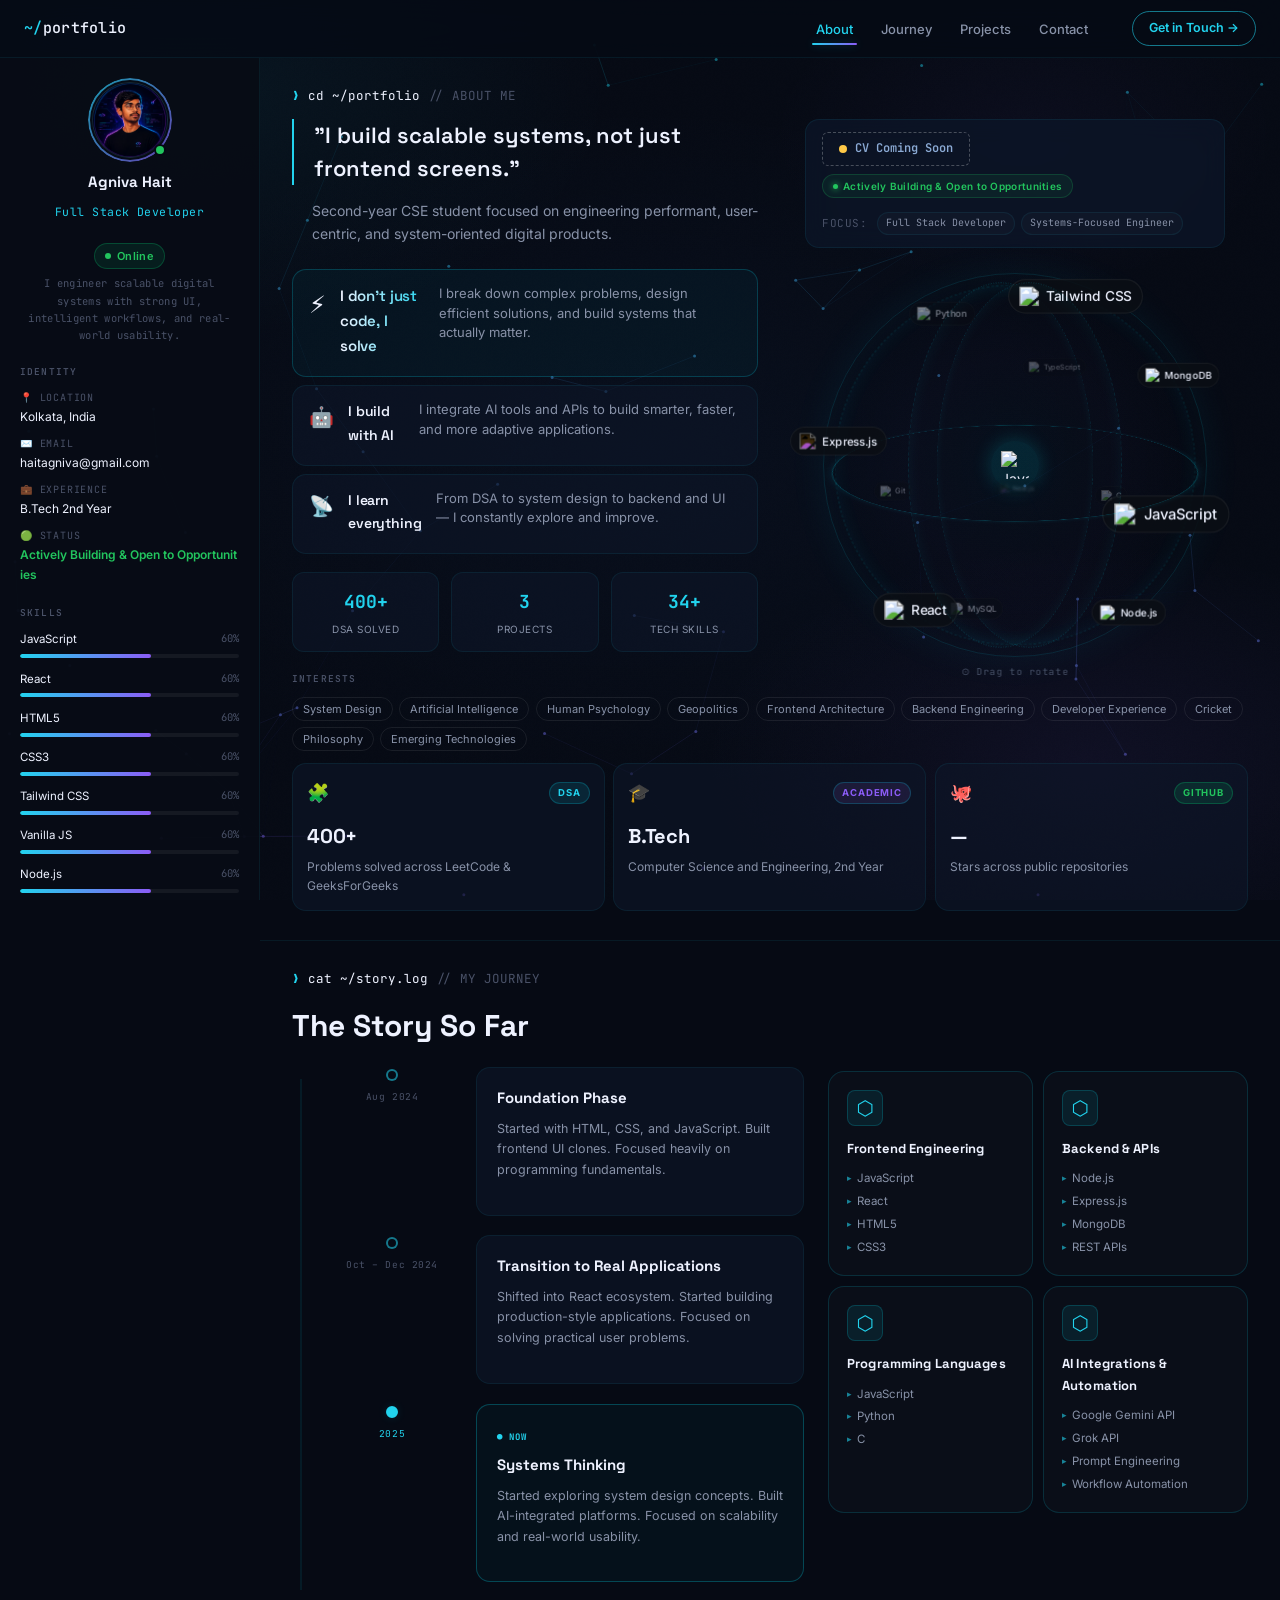
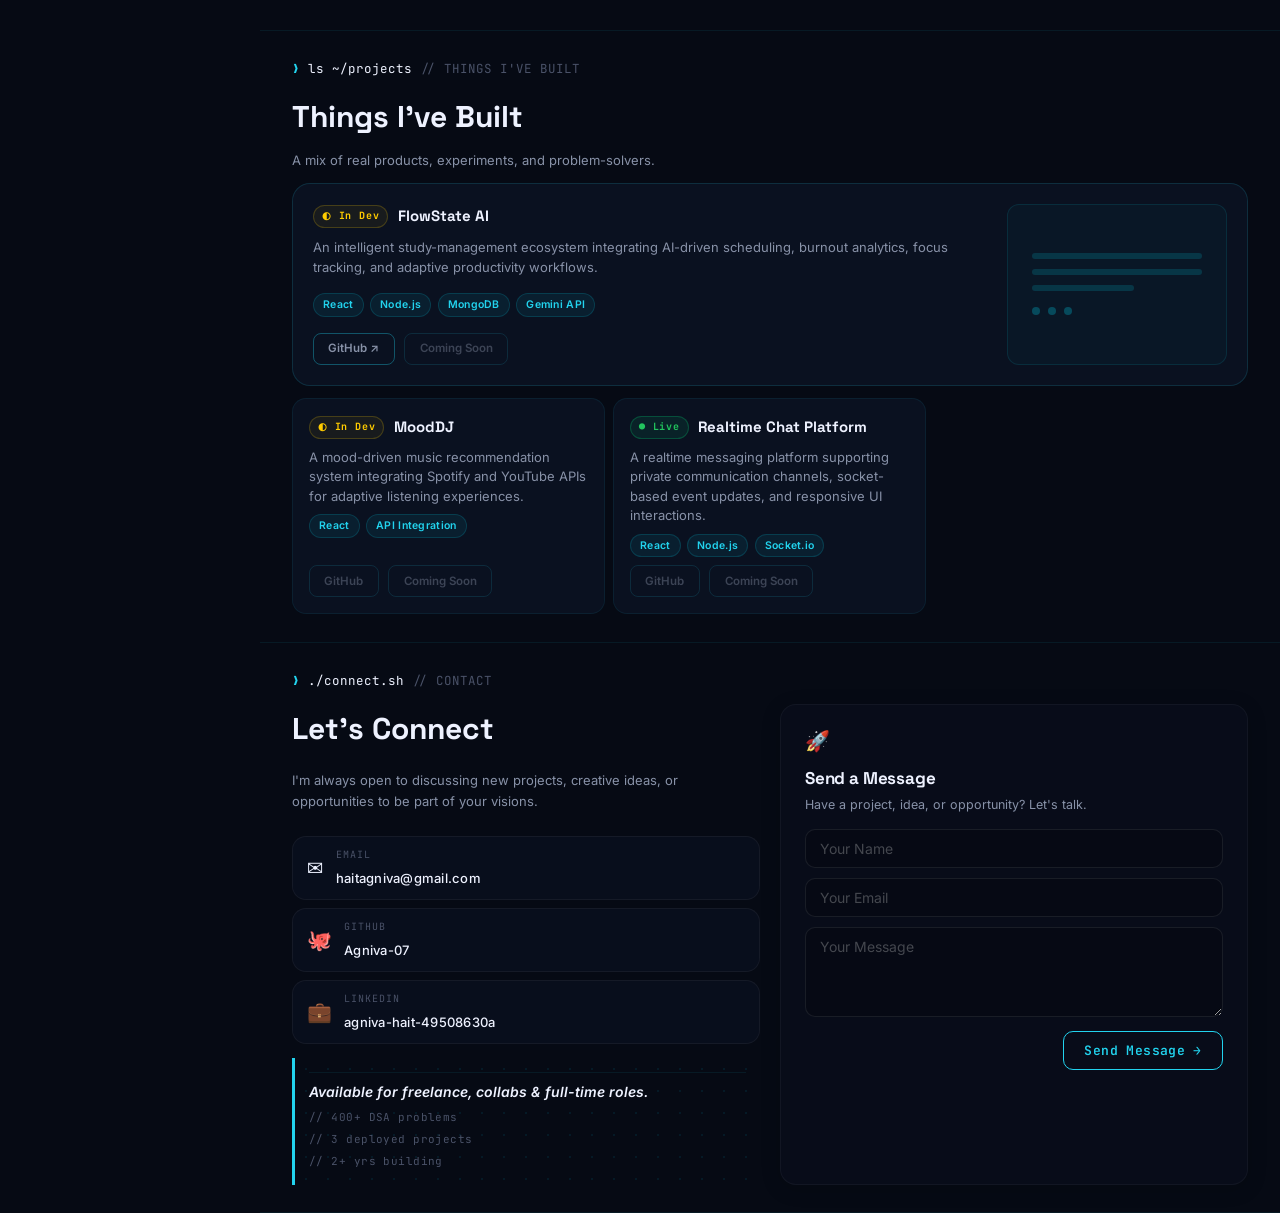
==== commit 64a4c353: "made ui a lot better" ====
--- a/portfolio.html
+++ b/portfolio.html
@@ -96,14 +96,14 @@
         <span class="term-comment">// ABOUT ME</span>
       </div>
 
-      <blockquote class="section__quote" id="about-h">
-        "<span id="about-quote"></span>"
-      </blockquote>
-      <p class="section__quote-sub" id="about-summary"></p>
-
       <!-- Cards + globe row -->
       <div class="about__grid">
         <div class="feature-cards">
+          <blockquote class="section__quote" id="about-h">
+            "<span id="about-quote"></span>"
+          </blockquote>
+          <p class="section__quote-sub" id="about-summary"></p>
+
           <!-- PRIMARY card — visually dominant (no JSON source, kept as design element) -->
           <article class="feature-card feature-card--primary">
             <div class="fc-icon">⚡</div>
@@ -121,9 +121,19 @@
             <h3 class="fc-title">I learn everything</h3>
             <p class="fc-body">From DSA to system design to backend and UI — I constantly explore and improve.</p>
           </article>
+
+          <!-- NEW: Stats cards extracted from quick-bar -->
+          <div class="about-stats-grid" id="about-stats-grid">
+            <!-- Populated by script.js -->
+          </div>
         </div>
 
         <div class="about__visual">
+          <!-- PATCH: FIX 2 — quick-bar card above globe -->
+          <!-- TODO: replace href="#" with resume.pdf link and change text to "Download CV ↓" -->
+          <div class="quick-bar reveal-item" id="quick-bar">
+            <!-- Populated by script.js → renderQuickBar() -->
+          </div>
           <div id="skills-globe"></div>
         </div>
       </div>
@@ -193,7 +203,7 @@
     </section><!-- /#projects -->
 
 
-    <!-- ── CONTACT & NEWSLETTER ─────────────────────────────── -->
+    <!-- ── CONTACT ─────────────────────────────────────────── -->
     <section class="section" id="contact" aria-labelledby="contact-h">
       <div class="term-header">
         <span class="term-prompt">❯</span>
@@ -201,24 +211,41 @@
         <span class="term-comment">// CONTACT</span>
       </div>
 
+      <!-- PATCH: FIX 1 — contact section 50/50 split layout -->
       <div class="contact-grid">
-        <!-- Contact -->
+        <!-- Left half: contact cards + editorial block -->
         <div class="contact-panel reveal-item">
           <h2 class="section__title" id="contact-h">Let's Connect</h2>
           <p class="section__subtitle" style="margin-top: 0;">I'm always open to discussing new projects, creative ideas, or opportunities to be part of your visions.</p>
           <div class="contact-info" id="contact-info">
             <!-- Populated by script.js → renderContact() -->
           </div>
+
+          <!-- PATCH: FIX 1 — editorial pull-quote block -->
+          <div class="contact-editorial">
+            <hr class="editorial-rule" />
+            <p class="editorial-quote">Available for freelance, collabs &amp; full-time roles.</p>
+            <div class="editorial-stats">
+              <span>// 400+ DSA problems</span>
+              <span>// 3 deployed projects</span>
+              <span>// 2+ yrs building</span>
+            </div>
+          </div>
         </div>
 
-        <!-- Newsletter -->
-        <div class="newsletter-panel reveal-item">
-          <div class="nl-icon">📫</div>
-          <h3 class="nl-title">Stay Updated</h3>
-          <p class="nl-desc">Get notified about my latest projects, articles, and tech insights. No spam, I promise.</p>
-          <form class="nl-form" onsubmit="event.preventDefault()">
-            <input type="email" placeholder="Your email address" class="nl-input" required />
-            <button type="submit" class="nl-btn">Subscribe <span aria-hidden="true">→</span></button>
+        <!-- Right half: contact form -->
+        <div class="contact-form-panel reveal-item">
+          <div class="cf-header">
+            <span class="cf-icon">🚀</span>
+            <h3 class="cf-title">Send a Message</h3>
+            <p class="cf-desc">Have a project, idea, or opportunity? Let's talk.</p>
+          </div>
+          <form class="cf-form" id="contact-form" novalidate>
+            <input type="text" id="cf-name" class="cf-input" placeholder="Your Name" required autocomplete="name" />
+            <input type="email" id="cf-email" class="cf-input" placeholder="Your Email" required autocomplete="email" />
+            <textarea id="cf-message" class="cf-input cf-textarea" placeholder="Your Message" required rows="4"></textarea>
+            <button type="submit" class="cf-btn">Send Message <span aria-hidden="true">→</span></button>
+            <div class="cf-status"></div>
           </form>
         </div>
       </div>
@@ -267,6 +294,17 @@
   const wrapper = document.getElementById('skills-globe');
   if (!wrapper) return;
   wrapper.innerHTML = '';
+
+  // Wireframe Lat/Long rings
+  const rings = document.createElement('div');
+  rings.className = 'globe-wireframe';
+  rings.innerHTML = `
+    <div class="ring ring-eq"></div>
+    <div class="ring ring-mer1"></div>
+    <div class="ring ring-mer2"></div>
+    <div class="ring ring-mer3"></div>
+  `;
+  wrapper.appendChild(rings);
 
   // Center tech
   const centerItem = document.createElement('div');
--- a/styles.css
+++ b/styles.css
@@ -352,9 +352,10 @@
   min-height: 100vh;
   position: relative;
   z-index: 1;
+  max-width: 1300px;
 }
 .section {
-  padding: 48px 32px;
+  padding: 28px 32px;
   border-bottom: 1px solid var(--border);
 }
 
@@ -364,7 +365,7 @@
   flex-wrap: wrap;
   align-items: center;
   gap: 0.5rem;
-  margin-bottom: 1.75rem;
+  margin-bottom: 0.75rem;
   font-family: var(--font-mono);
   font-size: 12.5px;
 }
@@ -381,12 +382,12 @@
   color: var(--text-1);
   border-left: 2px solid var(--cyan);
   padding-left: 1.25rem;
-  margin-bottom: 0.75rem;
+  margin-bottom: 0.4rem;
 }
 .section__quote-sub {
   font-size: 14px;
   color: var(--text-2);
-  margin-bottom: 2.5rem;
+  margin-bottom: 1rem;
   padding-left: 1.25rem;
   max-width: 600px;
 }
@@ -399,34 +400,34 @@
 .about-grid {
   display: grid;
   grid-template-columns: 1fr 200px;
-  gap: 1.5rem;
-  margin-bottom: 2rem;
-}
-.feature-cards { display: flex; flex-direction: column; gap: 1rem; }
+  gap: 1rem;
+  margin-bottom: 1rem;
+}
+.feature-cards { display: flex; flex-direction: column; gap: 0.5rem; }
 .feature-card {
   display: flex;
   align-items: flex-start;
-  gap: 16px;
-  padding: 24px;
-  min-height: 110px;
+  gap: 14px;
+  padding: 14px 16px;
   background: var(--bg-glass);
   border: 1px solid var(--border);
-  border-radius: 16px;
+  border-radius: 14px;
   transition: border-color var(--tr), box-shadow var(--tr), transform var(--tr);
 }
 .feature-card:hover {
   border-color: var(--border-h);
-  box-shadow: 0 8px 24px rgba(0, 0, 0, 0.2), 0 0 16px var(--cyan-glow);
+  box-shadow: 0 6px 20px rgba(0, 0, 0, 0.2), 0 0 16px var(--cyan-glow);
 }
 .fc-icon { font-size: 20px; flex-shrink: 0; margin-top: 1px; }
 .fc-title {
   font-family: var(--font-head);
-  font-size: 13.5px;
+  font-size: 14px;
   font-weight: 600;
   color: var(--text-1);
   margin-bottom: 4px;
-}
-.fc-body { font-size: 12.5px; color: var(--text-2); }
+  letter-spacing: -0.01em;
+}
+.fc-body { font-size: 13px; color: var(--text-2); line-height: 1.5; }
 
 /* Highlights panel */
 .highlights-panel {
@@ -450,7 +451,7 @@
 .hl-key  { font-size: 10.5px; color: var(--text-3); font-family: var(--font-mono); }
 
 /* Interests */
-.interests-wrap { margin-bottom: 2rem; }
+.interests-wrap { margin-bottom: 0.75rem; }
 .interests-tags {
   display: flex;
   flex-wrap: wrap;
@@ -472,18 +473,18 @@
 .achievements-grid {
   display: grid;
   grid-template-columns: repeat(3, 1fr);
-  gap: 1rem;
+  gap: 0.5rem;
 }
 .achieve-card {
-  padding: 24px;
+  padding: 14px;
   background: var(--bg-glass);
   border: 1px solid var(--border);
-  border-radius: 16px;
+  border-radius: 14px;
   transition: border-color var(--tr), box-shadow var(--tr), transform var(--tr);
 }
 .achieve-card:hover {
   border-color: var(--border-h);
-  box-shadow: 0 0 18px var(--cyan-glow);
+  box-shadow: 0 0 16px var(--cyan-glow);
 }
 .ac-top {
   display: flex;
@@ -503,8 +504,8 @@
 .ac-cyan   { background: rgba(0,229,255,0.1); color: var(--cyan); border: 1px solid rgba(0,229,255,0.2); }
 .ac-purple { background: rgba(176,106,255,0.1); color: var(--purple); border: 1px solid rgba(0,229,255,0.2); }
 .ac-green  { background: rgba(0,255,136,0.1); color: var(--green); border: 1px solid rgba(0,255,136,0.2); }
-.ac-val    { font-family: var(--font-head); font-size: 22px; font-weight: 700; color: var(--text-1); }
-.ac-desc   { font-size: 11.5px; color: var(--text-2); margin-top: 4px; }
+.ac-val    { font-family: var(--font-head); font-size: 20px; font-weight: 700; color: var(--text-1); letter-spacing: -0.01em; }
+.ac-desc   { font-size: 12px; color: var(--text-2); margin-top: 4px; }
 
 /* ── 9. SECTION TITLE ──────────────────────────────────────── */
 .section__title {
@@ -512,7 +513,7 @@
   font-size: clamp(22px, 3vw, 30px);
   font-weight: 700;
   color: var(--text-1);
-  margin-bottom: 2.5rem;
+  margin-bottom: 1rem;
 }
 
 /* ── 10. TIMELINE ──────────────────────────────────────────── */
@@ -537,7 +538,7 @@
   display: grid;
   grid-template-columns: 120px 1fr;
   gap: 1.5rem;
-  margin-bottom: 2.5rem;
+  margin-bottom: 1.25rem;
   opacity: 0;
   transform: translateY(20px);
   transition: opacity 0.55s ease, transform 0.55s ease;
@@ -581,8 +582,8 @@
 .tl-card {
   background: var(--bg-glass);
   border: 1px solid var(--border);
-  border-radius: 16px;
-  padding: 20px 24px;
+  border-radius: 14px;
+  padding: 14px 16px;
   transition: border-color var(--tr), box-shadow var(--tr), transform var(--tr);
 }
 .tl-item:hover .tl-card { border-color: var(--border-h); }
@@ -649,6 +650,7 @@
   opacity: 0;
   transform: translateY(18px);
   transition: opacity 0.5s ease, transform 0.5s ease;
+  will-change: opacity, transform;
 }
 .reveal-item.visible {
   opacity: 1;
@@ -701,7 +703,7 @@
 .feature-card--primary {
   border-color: rgba(0,229,255,0.20);
   background: rgba(0,229,255,0.04);
-  padding: 1.25rem 1.5rem;
+  padding: 14px 16px;
 }
 .feature-card--primary .fc-icon { font-size: 24px; }
 .feature-card--primary .fc-title {
@@ -737,8 +739,8 @@
 .section__subtitle {
   font-size: 13px;
   color: var(--text-2);
-  margin-top: -1.75rem;
-  margin-bottom: 2rem;
+  margin-top: -0.5rem;
+  margin-bottom: 0.75rem;
 }
 
 /* ── 18. TIMELINE SCROLL PROGRESS ─────────────────────────── */
@@ -763,15 +765,15 @@
   display: grid;
   grid-template-columns: 1fr 220px;
   gap: 24px;
-  padding: 32px;
+  padding: 20px;
   background: var(--bg-glass);
   border: 1px solid rgba(34, 211, 238, 0.15);
-  border-radius: 22px;
-  margin-bottom: 24px;
+  border-radius: 18px;
+  margin-bottom: 12px;
 }
 .proj-featured:hover {
   border-color: rgba(0,229,255,0.40);
-  box-shadow: 0 0 28px rgba(0,229,255,0.08), 0 8px 32px rgba(0,0,0,0.4);
+  box-shadow: 0 0 24px rgba(0,229,255,0.08), 0 8px 24px rgba(0,0,0,0.3);
   transform: translateY(-4px);
 }
 .proj-featured__meta {
@@ -784,20 +786,20 @@
 .proj-grid {
   display: grid;
   grid-template-columns: repeat(3, 1fr);
-  gap: 1rem;
+  gap: 0.5rem;
 }
 .proj-card {
-  padding: 24px;
+  padding: 16px;
   background: var(--bg-glass);
   border: 1px solid var(--border);
-  border-radius: 16px;
-  display: flex;
-  flex-direction: column;
-  gap: 12px;
+  border-radius: 14px;
+  display: flex;
+  flex-direction: column;
+  gap: 8px;
 }
 .proj-card:hover {
   border-color: var(--border-h);
-  box-shadow: 0 0 20px var(--cyan-glow), 0 8px 24px rgba(0,0,0,0.3);
+  box-shadow: 0 0 16px var(--cyan-glow), 0 6px 20px rgba(0,0,0,0.2);
   transform: translateY(-4px);
 }
 
@@ -815,9 +817,9 @@
   color: var(--text-1);
 }
 .proj-tagline {
-  font-size: 12.5px;
+  font-size: 13px;
   color: var(--text-2);
-  line-height: 1.6;
+  line-height: 1.5;
 }
 .proj-tags {
   display: flex;
@@ -922,27 +924,39 @@
 /* ── 20. ABOUT — 2-COL GRID WITH GLOBE ────────────────────── */
 .about__grid {
   display: grid;
-  grid-template-columns: 1.2fr 0.8fr;
-  gap: 32px;
-  margin-bottom: 2rem;
+  grid-template-columns: 1fr 1fr;
+  gap: 24px;
+  align-items: start;
+  margin-bottom: 1rem;
 }
 
 .about__visual {
   display: flex;
+  flex-direction: column;
   align-items: center;
   justify-content: center;
-}
-
+  width: 100%;
+}
+
+/* PATCH: FIX 4 — merged globe styles (removed duplicate block) */
 #skills-globe {
   width: 100%;
-  max-width: 420px;
+  max-width: 380px;
   aspect-ratio: 1;
   border-radius: 50%;
   position: relative;
-  background: radial-gradient(circle at 40% 40%,
-    rgba(0,229,255,0.04) 0%,
-    rgba(176,106,255,0.03) 50%,
-    transparent 70%);
+  margin: 0 auto;
+  background: radial-gradient(circle at 50% 50%,
+    rgba(0,229,255,0.02) 0%,
+    rgba(176,106,255,0.015) 40%,
+    transparent 65%);
+  perspective: 1000px;
+  transform-style: preserve-3d;
+  cursor: grab;
+}
+
+#skills-globe:active {
+  cursor: grabbing;
 }
 
 #skills-globe canvas {
@@ -965,6 +979,27 @@
     inset 0 0 40px rgba(0,229,255,0.03);
 }
 
+/* NEW: Globe wireframe rings (latitude/longitude) */
+.globe-wireframe {
+  position: absolute;
+  inset: 0;
+  pointer-events: none;
+  border-radius: 50%;
+  transform-style: preserve-3d;
+  z-index: 0;
+}
+.ring {
+  position: absolute;
+  inset: 0;
+  border-radius: 50%;
+  border: 1px dashed rgba(0, 229, 255, 0.15);
+  box-shadow: inset 0 0 20px rgba(0, 229, 255, 0.05);
+}
+.ring-eq { transform: rotateX(75deg) scale(0.95); border: 1px solid rgba(0,229,255,0.25); box-shadow: 0 0 10px rgba(0,229,255,0.1); }
+.ring-mer1 { transform: rotateY(0deg) scale(0.95); }
+.ring-mer2 { transform: rotateY(60deg) scale(0.95); }
+.ring-mer3 { transform: rotateY(120deg) scale(0.95); }
+
 /* hint text */
 #skills-globe::before {
   content: '⊙ Drag to rotate';
@@ -1015,7 +1050,7 @@
 .journey__layout {
   display: grid;
   grid-template-columns: 1fr 420px;
-  gap: 40px;
+  gap: 24px;
   align-items: start;
 }
 
@@ -1023,7 +1058,7 @@
 .skills__panel {
   display: grid;
   grid-template-columns: 1fr 1fr;
-  gap: 16px;
+  gap: 10px;
   position: sticky;
   top: calc(var(--navbar-h) + 24px);
   padding-top: 4px;
@@ -1148,24 +1183,8 @@
   }
 }
 
-/* ── GLOBE DOM ────────────────────────────────────────────── */
-#skills-globe {
-  width: 100%;
-  max-width: 360px;
-  aspect-ratio: 1;
-  border-radius: 50%;
-  position: relative;
-  background: radial-gradient(circle at 40% 40%,
-    rgba(0,229,255,0.03) 0%,
-    transparent 60%);
-  perspective: 1000px;
-  transform-style: preserve-3d;
-  cursor: grab;
-}
-
-#skills-globe:active {
-  cursor: grabbing;
-}
+
+/* (PATCH: FIX 4 — duplicate #skills-globe block removed, merged into primary above) */
 
 .globe-item {
   position: absolute;
@@ -1224,12 +1243,13 @@
   height: 28px;
 }
 
-/* ── 26. CONTACT & NEWSLETTER ──────────────────────────────── */
+/* ── 26. CONTACT & FORM ───────────────────────────────────── */
+/* PATCH: FIX 1 — strict 50/50 contact grid */
 .contact-grid {
   display: grid;
-  grid-template-columns: 1fr 340px;
-  gap: 2rem;
-  margin-top: 1rem;
+  grid-template-columns: 1fr 1fr;
+  gap: 20px;
+  margin-top: 8px;
 }
 
 .contact-panel {
@@ -1238,129 +1258,332 @@
 }
 
 .contact-info {
+  display: flex;
+  flex-direction: column;
+  gap: 8px;
+  margin-top: 12px;
+}
+
+.contact-card {
+  display: flex;
+  align-items: center;
+  gap: 12px;
+  padding: 10px 14px;
+  background: rgba(14, 22, 40, 0.4);
+  border: 1px solid rgba(255, 255, 255, 0.05);
+  border-radius: 14px;
+  transition: all var(--tr);
+  position: relative;
+  overflow: hidden;
+}
+
+.contact-card::before {
+  content: '';
+  position: absolute;
+  inset: 0;
+  background: linear-gradient(90deg, rgba(34, 211, 238, 0.1), transparent);
+  opacity: 0;
+  transition: opacity var(--tr);
+}
+
+.contact-card:hover {
+  transform: translateX(4px);
+  border-color: rgba(34, 211, 238, 0.3);
+  box-shadow: 0 4px 20px rgba(0,0,0,0.2), 0 0 16px var(--cyan-glow);
+  background: rgba(14, 22, 40, 0.7);
+}
+
+.contact-card:hover::before {
+  opacity: 1;
+}
+
+.cc-icon { font-size: 20px; flex-shrink: 0; z-index: 1; }
+.cc-text { display: flex; flex-direction: column; gap: 4px; z-index: 1; }
+.cc-label { font-family: var(--font-mono); font-size: 10px; text-transform: uppercase; letter-spacing: 0.1em; color: var(--text-3); }
+.cc-val { font-size: 13px; font-weight: 500; color: var(--text-1); letter-spacing: 0.02em; }
+
+/* ── Contact Form Panel ── */
+.contact-form-panel {
+  background: rgba(14, 22, 40, 0.3);
+  border: 1px solid rgba(255, 255, 255, 0.04);
+  border-radius: 16px;
+  padding: 20px 24px;
+  display: flex;
+  flex-direction: column;
+  gap: 14px;
+  box-shadow: 0 4px 20px rgba(0,0,0,0.15);
+}
+
+.cf-header { display: flex; flex-direction: column; gap: 4px; }
+.cf-icon { font-size: 20px; margin-bottom: 2px; }
+.cf-title { font-family: var(--font-head); font-size: 17px; font-weight: 700; color: var(--text-1); letter-spacing: -0.01em; }
+.cf-desc { font-size: 12.5px; color: var(--text-2); line-height: 1.5; }
+
+.cf-input {
+  width: 100%;
+  padding: 10px 14px;
+  border-radius: 10px;
+  background: rgba(0, 0, 0, 0.2);
+  border: 1px solid rgba(255, 255, 255, 0.08);
+  color: var(--text-1);
+  font-size: 14px;
+  font-family: var(--font-body);
+  transition: all var(--tr);
+  resize: vertical;
+}
+
+.cf-input::placeholder {
+  color: rgba(255, 255, 255, 0.25);
+}
+
+.cf-input:focus {
+  outline: none;
+  border-color: rgba(34, 211, 238, 0.4);
+  background: rgba(34, 211, 238, 0.02);
+  box-shadow: 0 0 0 3px rgba(34, 211, 238, 0.1);
+}
+
+.cf-textarea { min-height: 90px; }
+
+/* PATCH: FIX 1 — inline send button, not full-width */
+.cf-btn {
+  width: auto;
+  min-width: 160px;
+  padding: 10px 20px;
+  border-radius: 10px;
+  background: transparent;
+  border: 1px solid var(--cyan);
+  color: var(--cyan);
+  font-size: 13px;
+  font-weight: 600;
+  letter-spacing: 0.03em;
+  cursor: pointer;
+  display: inline-flex;
+  align-items: center;
+  justify-content: center;
+  gap: 8px;
+  transition: all var(--tr);
+  font-family: var(--font-mono);
+  margin-top: 4px;
+  margin-left: auto;
+}
+
+.cf-btn:hover {
+  background: rgba(0, 212, 255, 0.08);
+  box-shadow: 0 0 16px rgba(34, 211, 238, 0.2);
+  transform: translateY(-1px);
+}
+
+.cf-form {
+  display: flex;
+  flex-direction: column;
+  gap: 10px;
+  align-items: flex-end;
+}
+.cf-form .cf-input { width: 100%; }
+
+.cf-btn:disabled { opacity: 0.5; cursor: not-allowed; transform: none; }
+
+.cf-spinner {
+  display: inline-block;
+  width: 14px; height: 14px;
+  border: 2px solid var(--cyan-dim);
+  border-top-color: var(--cyan);
+  border-radius: 50%;
+  animation: cf-spin 0.6s linear infinite;
+}
+@keyframes cf-spin { to { transform: rotate(360deg); } }
+
+.cf-status { font-size: 12px; font-family: var(--font-mono); text-align: center; min-height: 18px; }
+.cf-status--success { color: var(--green); }
+.cf-status--error { color: #f87171; }
+
+/* ── 27. QUICK BAR (above globe) ──────────────────────────── */
+/* PATCH: FIX 2 — glassy quick-bar with dashed CV button + stat separators */
+.quick-bar {
+  width: 100%;
+  max-width: 420px;
+  background: rgba(13, 22, 40, 0.75);
+  border: 1px solid var(--border);
+  border-radius: 14px;
+  padding: 12px 16px;
+  display: flex;
+  flex-direction: column;
+  gap: 10px;
+  margin-bottom: 28px;
+  backdrop-filter: blur(12px);
+  -webkit-backdrop-filter: blur(12px);
+  transition: border-color var(--tr), box-shadow var(--tr);
+}
+.quick-bar:hover {
+  border-color: rgba(34,211,238,0.25);
+  box-shadow: 0 0 20px var(--cyan-glow);
+}
+
+.qb-top-row {
+  display: flex;
+  justify-content: space-between;
+  align-items: center;
+  width: 100%;
+  flex-wrap: wrap;
+  gap: 10px;
+}
+.qb-left { display: flex; align-items: center; gap: 8px; flex-wrap: wrap; }
+
+/* PATCH: FIX 2 — CV button: dashed, muted, with amber pulse dot */
+.qb-btn {
+  padding: 6px 16px;
+  border-radius: 6px;
+  font-family: var(--font-mono);
+  font-size: 0.75rem;
+  font-weight: 600;
+  text-decoration: none;
+  transition: all var(--tr);
+  display: inline-flex;
+  align-items: center;
+  gap: 8px;
+}
+.qb-btn--primary {
+  background: transparent;
+  border: 1px dashed rgba(255,255,255,0.25);
+  color: #8baad4;
+}
+.qb-btn--primary:hover {
+  border-color: rgba(255,255,255,0.4);
+  color: var(--text-1);
+}
+.qb-btn--disabled {
+  background: transparent;
+  border: 1px dashed rgba(255,255,255,0.25);
+  color: #8baad4;
+  cursor: default;
+}
+
+/* PATCH: FIX 2 — amber pulse dot for CV button */
+.qb-cv-dot {
+  width: 8px; height: 8px;
+  border-radius: 50%;
+  background: #ffc947;
+  display: inline-block;
+  animation: qb-amber-pulse 1.5s ease-in-out infinite;
+}
+@keyframes qb-amber-pulse {
+  0%, 100% { opacity: 0.4; }
+  50% { opacity: 1; }
+}
+
+.qb-badge {
+  display: inline-flex;
+  align-items: center;
+  gap: 5px;
+  padding: 3px 10px;
+  border-radius: 20px;
+  font-size: 10px;
+  font-weight: 600;
+  letter-spacing: 0.03em;
+}
+.qb-badge--green {
+  color: var(--green);
+  background: rgba(34,197,94,0.08);
+  border: 1px solid rgba(34,197,94,0.2);
+}
+.qb-dot {
+  width: 5px; height: 5px;
+  border-radius: 50%;
+  background: var(--green);
+  box-shadow: 0 0 6px var(--green);
+  animation: pulse-dot 2s ease-in-out infinite;
+}
+
+/* NEW: Stats grid in left column */
+.about-stats-grid {
   display: grid;
-  grid-template-columns: 1fr 1fr;
-  gap: 1rem;
-  margin-top: 1.5rem;
-}
-
-.contact-card {
-  display: flex;
-  align-items: center;
-  gap: 1rem;
-  padding: 1.25rem;
+  grid-template-columns: repeat(3, 1fr);
+  gap: 12px;
+  margin-top: 10px;
+}
+.stat-card {
+  padding: 14px;
   background: var(--bg-glass);
   border: 1px solid var(--border);
   border-radius: 12px;
-  transition: all 0.3s ease;
-}
-
-.contact-card:hover {
-  transform: translateY(-3px);
-  border-color: var(--cyan);
-  box-shadow: 0 8px 24px rgba(0,0,0,0.2), 0 0 16px rgba(0,229,255,0.1);
-}
-
-.cc-icon {
-  font-size: 24px;
-  flex-shrink: 0;
-}
-
-.cc-text {
-  display: flex;
-  flex-direction: column;
-  gap: 2px;
-}
-
-.cc-label {
-  font-family: var(--font-mono);
-  font-size: 10px;
-  text-transform: uppercase;
-  letter-spacing: 0.08em;
-  color: var(--text-3);
-}
-
-.cc-val {
-  font-size: 13px;
-  font-weight: 500;
-  color: var(--text-1);
-}
-
-.newsletter-panel {
-  background: rgba(0,229,255,0.03);
-  border: 1px solid rgba(0,229,255,0.15);
-  border-radius: 16px;
-  padding: 2rem 1.5rem;
-  display: flex;
-  flex-direction: column;
-  align-items: flex-start;
-  gap: 0.75rem;
-}
-
-.nl-icon {
-  font-size: 28px;
-  margin-bottom: 0.25rem;
-}
-
-.nl-title {
-  font-family: var(--font-head);
+  display: flex;
+  flex-direction: column;
+  gap: 4px;
+  align-items: center;
+  text-align: center;
+  transition: border-color var(--tr), transform var(--tr);
+}
+.stat-card:hover {
+  border-color: rgba(34, 211, 238, 0.3);
+  transform: translateY(-2px);
+}
+.stat-val {
+  font-family: var(--font-mono);
   font-size: 18px;
   font-weight: 700;
+  color: var(--cyan);
+}
+.stat-lbl {
+  font-size: 10px;
+  color: var(--text-2);
+  text-transform: uppercase;
+  letter-spacing: 0.05em;
+}
+
+.qb-roles { display: flex; align-items: center; flex-wrap: wrap; gap: 6px; width: 100%; margin-top: 4px; }
+.qb-roles-title {
+  font-size: 11px;
+  color: var(--text-3);
+  font-family: var(--font-mono);
+  margin-right: 4px;
+  text-transform: uppercase;
+  letter-spacing: 0.05em;
+}
+.qb-tag {
+  font-size: 10px;
+  padding: 2px 8px;
+  border-radius: 20px;
+  border: 1px solid var(--border);
+  color: var(--text-2);
+  font-family: var(--font-mono);
+  background: rgba(255,255,255,0.02);
+}
+
+/* PATCH: FIX 1 — editorial pull-quote block in contact section */
+.contact-editorial {
+  margin-top: 14px;
+  padding: 14px;
+  padding-left: 14px;
+  border-left: 3px solid var(--cyan);
+  background:
+    radial-gradient(circle, rgba(0,212,255,0.08) 1px, transparent 1px);
+  background-size: 22px 22px;
+  border-radius: 0 10px 10px 0;
+}
+.editorial-rule {
+  border: none;
+  border-top: 1px solid var(--border);
+  margin-bottom: 8px;
+}
+.editorial-quote {
+  font-size: 14px;
+  font-weight: 600;
   color: var(--text-1);
-}
-
-.nl-desc {
-  font-size: 12.5px;
-  color: var(--text-2);
   line-height: 1.5;
-  margin-bottom: 1rem;
-}
-
-.nl-form {
-  display: flex;
-  flex-direction: column;
-  gap: 0.75rem;
-  width: 100%;
-}
-
-.nl-input {
-  width: 100%;
-  padding: 0.75rem 1rem;
-  border-radius: 8px;
-  background: rgba(255,255,255,0.03);
-  border: 1px solid var(--border);
-  color: var(--text-1);
-  font-size: 13px;
-  font-family: var(--font-body);
-  transition: all 0.3s ease;
-}
-
-.nl-input:focus {
-  outline: none;
-  border-color: var(--cyan);
-  background: rgba(0,229,255,0.02);
-}
-
-.nl-btn {
-  width: 100%;
-  padding: 0.75rem;
-  border-radius: 8px;
-  background: rgba(0,229,255,0.1);
-  border: 1px solid var(--cyan-dim);
-  color: var(--cyan);
-  font-size: 13px;
-  font-weight: 600;
-  cursor: pointer;
-  display: flex;
-  align-items: center;
-  justify-content: center;
-  gap: 8px;
-  transition: all 0.3s ease;
-}
-
-.nl-btn:hover {
-  background: rgba(0,229,255,0.2);
-  box-shadow: 0 0 12px var(--cyan-glow);
+  margin-bottom: 6px;
+  font-style: italic;
+}
+.editorial-stats {
+  display: flex;
+  flex-direction: column;
+  gap: 4px;
+}
+.editorial-stats span {
+  font-family: var(--font-mono);
+  font-size: 11px;
+  color: var(--text-3);
+  letter-spacing: 0.04em;
 }
 
 @media (max-width: 1024px) {
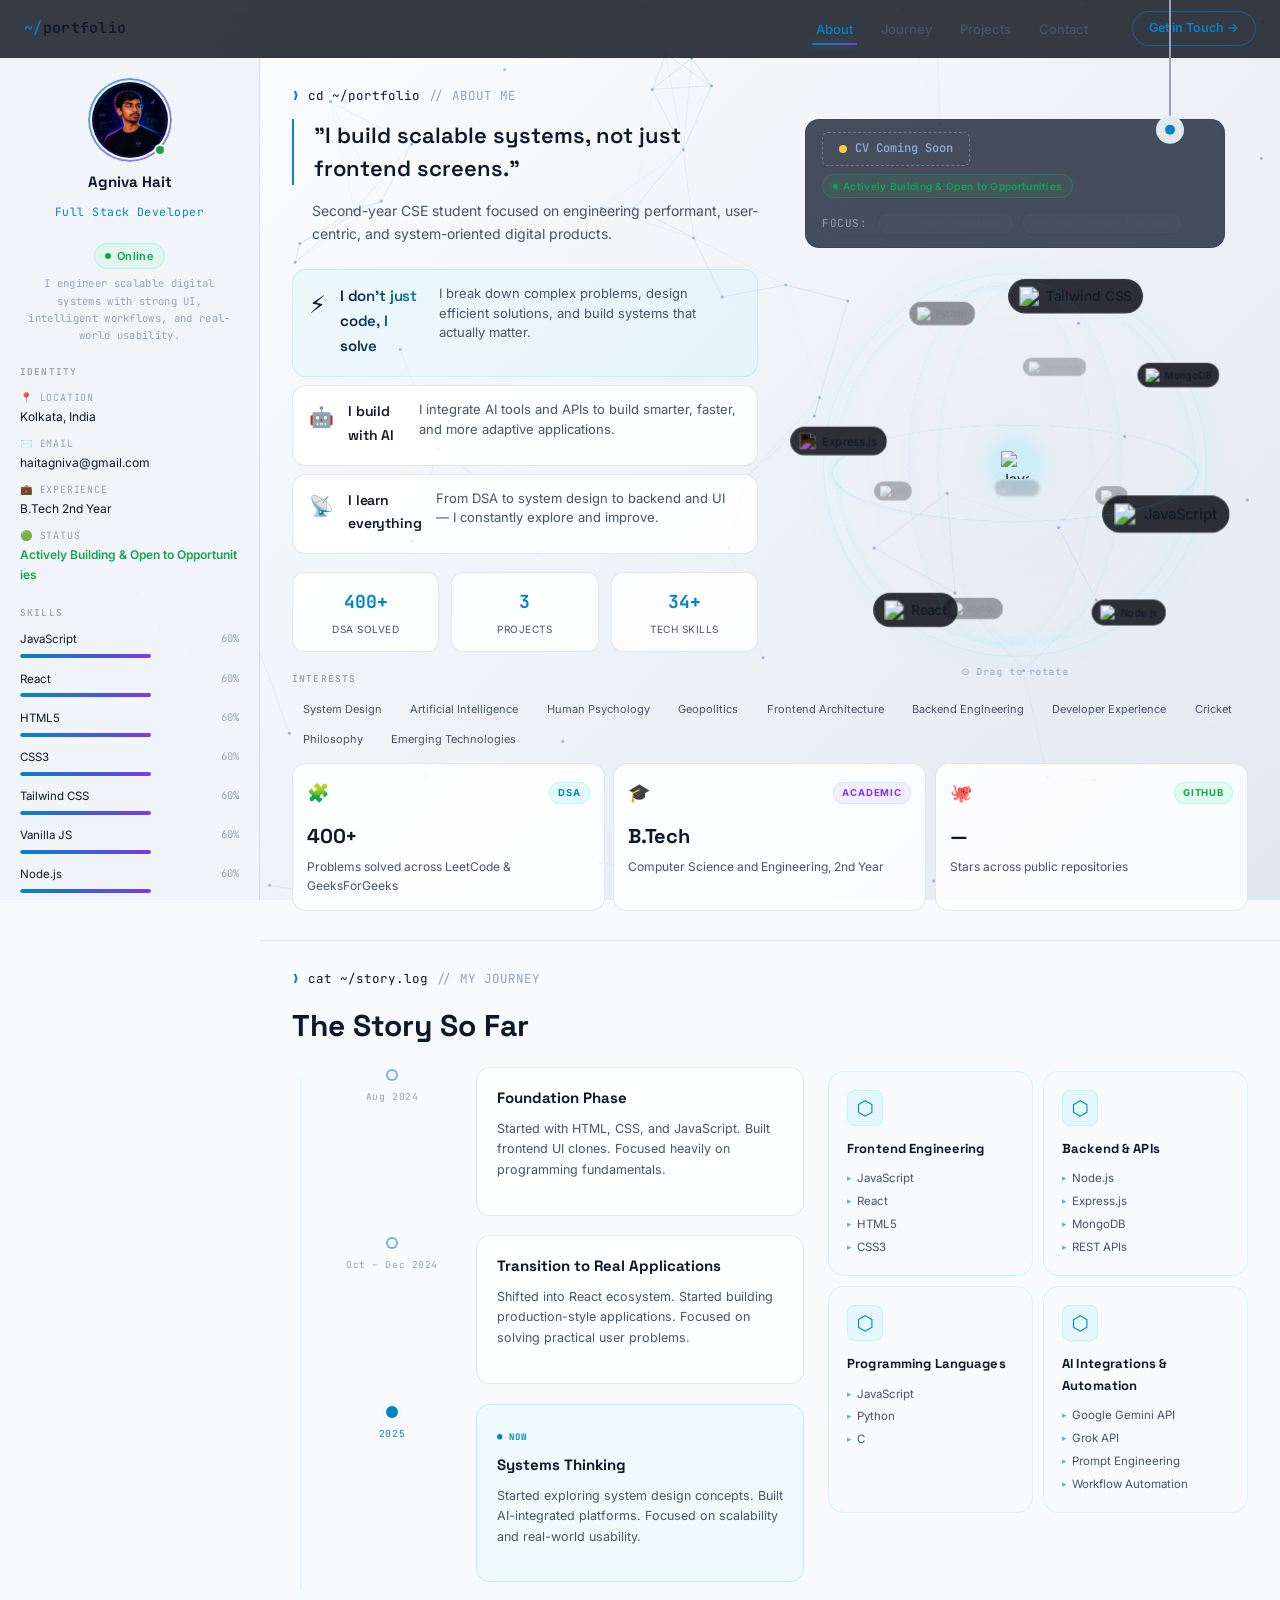
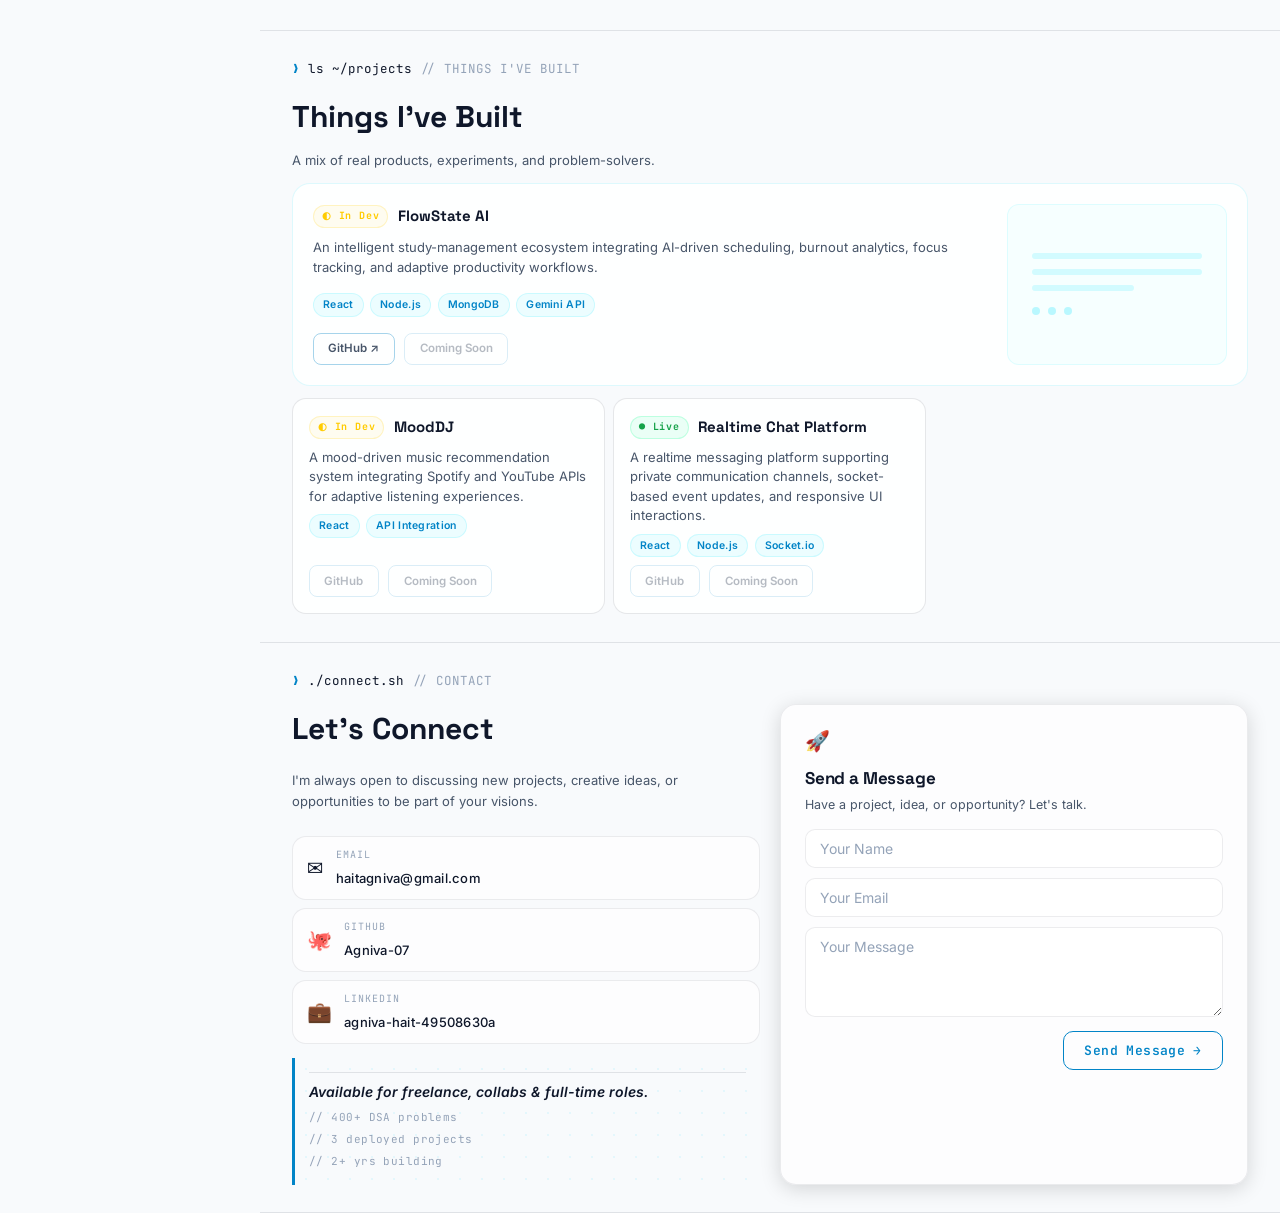
==== commit 77db4a18: "light mode initialised" ====
--- a/portfolio.html
+++ b/portfolio.html
@@ -253,6 +253,9 @@
 
   </main><!-- /main-content -->
 </div><!-- /page-wrapper -->
+
+<!-- Theme Toggle Rope -->
+<canvas id="ropeToggleCanvas" width="60" height="250" style="position:fixed; top:0; right:80px; z-index:9999; cursor:grab;" aria-label="Theme Toggle Rope"></canvas>
 
 <script src="script.js" type="module"></script>
 <script src="js/particles.js"></script>
--- a/style/system.css
+++ b/style/system.css
@@ -92,6 +92,50 @@
   --sys-glow-lg:   0 0 40px rgba(34, 211, 238, 0.16);
   --sys-glow-card: 0 8px 32px rgba(0, 0, 0, 0.4),
                    0 0 20px rgba(34, 211, 238, 0.06);
+}
+
+/* ── Light Theme Overrides ── */
+[data-theme="light"] {
+  --sys-bg:              #f8fafc;
+  --sys-bg-deep:         #f1f5f9;
+  --sys-bg-panel:        rgba(255, 255, 255, 0.92);
+  --sys-bg-card:         rgba(255, 255, 255, 0.7);
+  --sys-bg-card-hover:   rgba(255, 255, 255, 0.95);
+  --sys-bg-glass:        rgba(255, 255, 255, 0.65);
+  --sys-bg-glass-hover:  rgba(255, 255, 255, 0.9);
+  --sys-bg-elevated:     rgba(255, 255, 255, 1);
+
+  --sys-cyan:            #0284c7;
+  --sys-cyan-dim:        rgba(2, 132, 199, 0.2);
+  --sys-cyan-glow:       rgba(2, 132, 199, 0.08);
+  --sys-cyan-surface:    rgba(2, 132, 199, 0.04);
+
+  --sys-purple:          #7c3aed;
+  --sys-purple-dim:      rgba(124, 58, 237, 0.2);
+  --sys-purple-glow:     rgba(124, 58, 237, 0.08);
+  --sys-purple-surface:  rgba(124, 58, 237, 0.04);
+
+  --sys-green:           #16a34a;
+  --sys-green-dim:       rgba(22, 163, 74, 0.2);
+  --sys-green-surface:   rgba(22, 163, 74, 0.05);
+
+  --sys-border:          rgba(15, 23, 42, 0.08);
+  --sys-border-hover:    rgba(2, 132, 199, 0.25);
+  --sys-border-active:   rgba(2, 132, 199, 0.4);
+  --sys-border-muted:    rgba(15, 23, 42, 0.04);
+
+  --sys-text-1:          #0f172a;
+  --sys-text-2:          #475569;
+  --sys-text-3:          #94a3b8;
+  
+  --sys-glass-bg:        rgba(255, 255, 255, 0.75);
+  --sys-glass-shadow:    0 8px 32px rgba(15, 23, 42, 0.08);
+
+  --sys-glow-sm:         0 4px 12px rgba(15, 23, 42, 0.06);
+  --sys-glow-md:         0 8px 24px rgba(15, 23, 42, 0.08);
+  --sys-glow-lg:         0 12px 40px rgba(15, 23, 42, 0.1);
+  --sys-glow-card:       0 8px 32px rgba(15, 23, 42, 0.06),
+                         0 0 20px rgba(2, 132, 199, 0.04);
 }
 
 
@@ -119,6 +163,12 @@
       rgba(139, 92, 246, 0.04) 0%, transparent 50%),
     /* Base color */
     var(--sys-bg);
+}
+
+[data-theme="light"] body::before {
+  background: 
+    /* Soft white gradient for light mode */
+    linear-gradient(135deg, #ffffff 0%, #f0f4f8 50%, #e2e8f0 100%);
 }
 
 /* Subtle noise texture overlay */
--- a/styles.css
+++ b/styles.css
@@ -39,6 +39,28 @@
 
   /* Transitions */
   --tr: 280ms cubic-bezier(0.4, 0, 0.2, 1);
+}
+
+/* ── Light Theme Overrides ── */
+[data-theme="light"] {
+  --bg:          #f8fafc;
+  --bg-card:     rgba(255, 255, 255, 0.7);
+  --bg-sidebar:  rgba(241, 245, 249, 0.95);
+  --bg-glass:    rgba(255, 255, 255, 0.85);
+
+  --cyan:        #0284c7; 
+  --cyan-dim:    rgba(2, 132, 199, 0.55);
+  --cyan-glow:   rgba(2, 132, 199, 0.08);
+  --green:       #16a34a;
+  --purple:      #7c3aed;
+  --purple-dim:  rgba(124, 58, 237, 0.5);
+
+  --border:      rgba(15, 23, 42, 0.1);
+  --border-h:    rgba(2, 132, 199, 0.35);
+
+  --text-1:      #0f172a;
+  --text-2:      #475569;
+  --text-3:      #94a3b8;
 }
 
 /* ── 2. Reset ──────────────────────────────────────────────── */
@@ -1269,8 +1291,8 @@
   align-items: center;
   gap: 12px;
   padding: 10px 14px;
-  background: rgba(14, 22, 40, 0.4);
-  border: 1px solid rgba(255, 255, 255, 0.05);
+  background: var(--sys-bg-glass);
+  border: 1px solid var(--sys-border);
   border-radius: 14px;
   transition: all var(--tr);
   position: relative;
@@ -1288,9 +1310,9 @@
 
 .contact-card:hover {
   transform: translateX(4px);
-  border-color: rgba(34, 211, 238, 0.3);
-  box-shadow: 0 4px 20px rgba(0,0,0,0.2), 0 0 16px var(--cyan-glow);
-  background: rgba(14, 22, 40, 0.7);
+  border-color: var(--sys-border-hover);
+  box-shadow: 0 4px 20px rgba(0,0,0,0.1), 0 0 16px var(--sys-cyan-glow);
+  background: var(--sys-bg-glass-hover);
 }
 
 .contact-card:hover::before {
@@ -1304,8 +1326,8 @@
 
 /* ── Contact Form Panel ── */
 .contact-form-panel {
-  background: rgba(14, 22, 40, 0.3);
-  border: 1px solid rgba(255, 255, 255, 0.04);
+  background: var(--sys-bg-glass);
+  border: 1px solid var(--sys-border);
   border-radius: 16px;
   padding: 20px 24px;
   display: flex;
@@ -1323,9 +1345,9 @@
   width: 100%;
   padding: 10px 14px;
   border-radius: 10px;
-  background: rgba(0, 0, 0, 0.2);
-  border: 1px solid rgba(255, 255, 255, 0.08);
-  color: var(--text-1);
+  background: var(--sys-bg-elevated);
+  border: 1px solid var(--sys-border);
+  color: var(--sys-text-1);
   font-size: 14px;
   font-family: var(--font-body);
   transition: all var(--tr);
@@ -1333,7 +1355,7 @@
 }
 
 .cf-input::placeholder {
-  color: rgba(255, 255, 255, 0.25);
+  color: var(--sys-text-3);
 }
 
 .cf-input:focus {
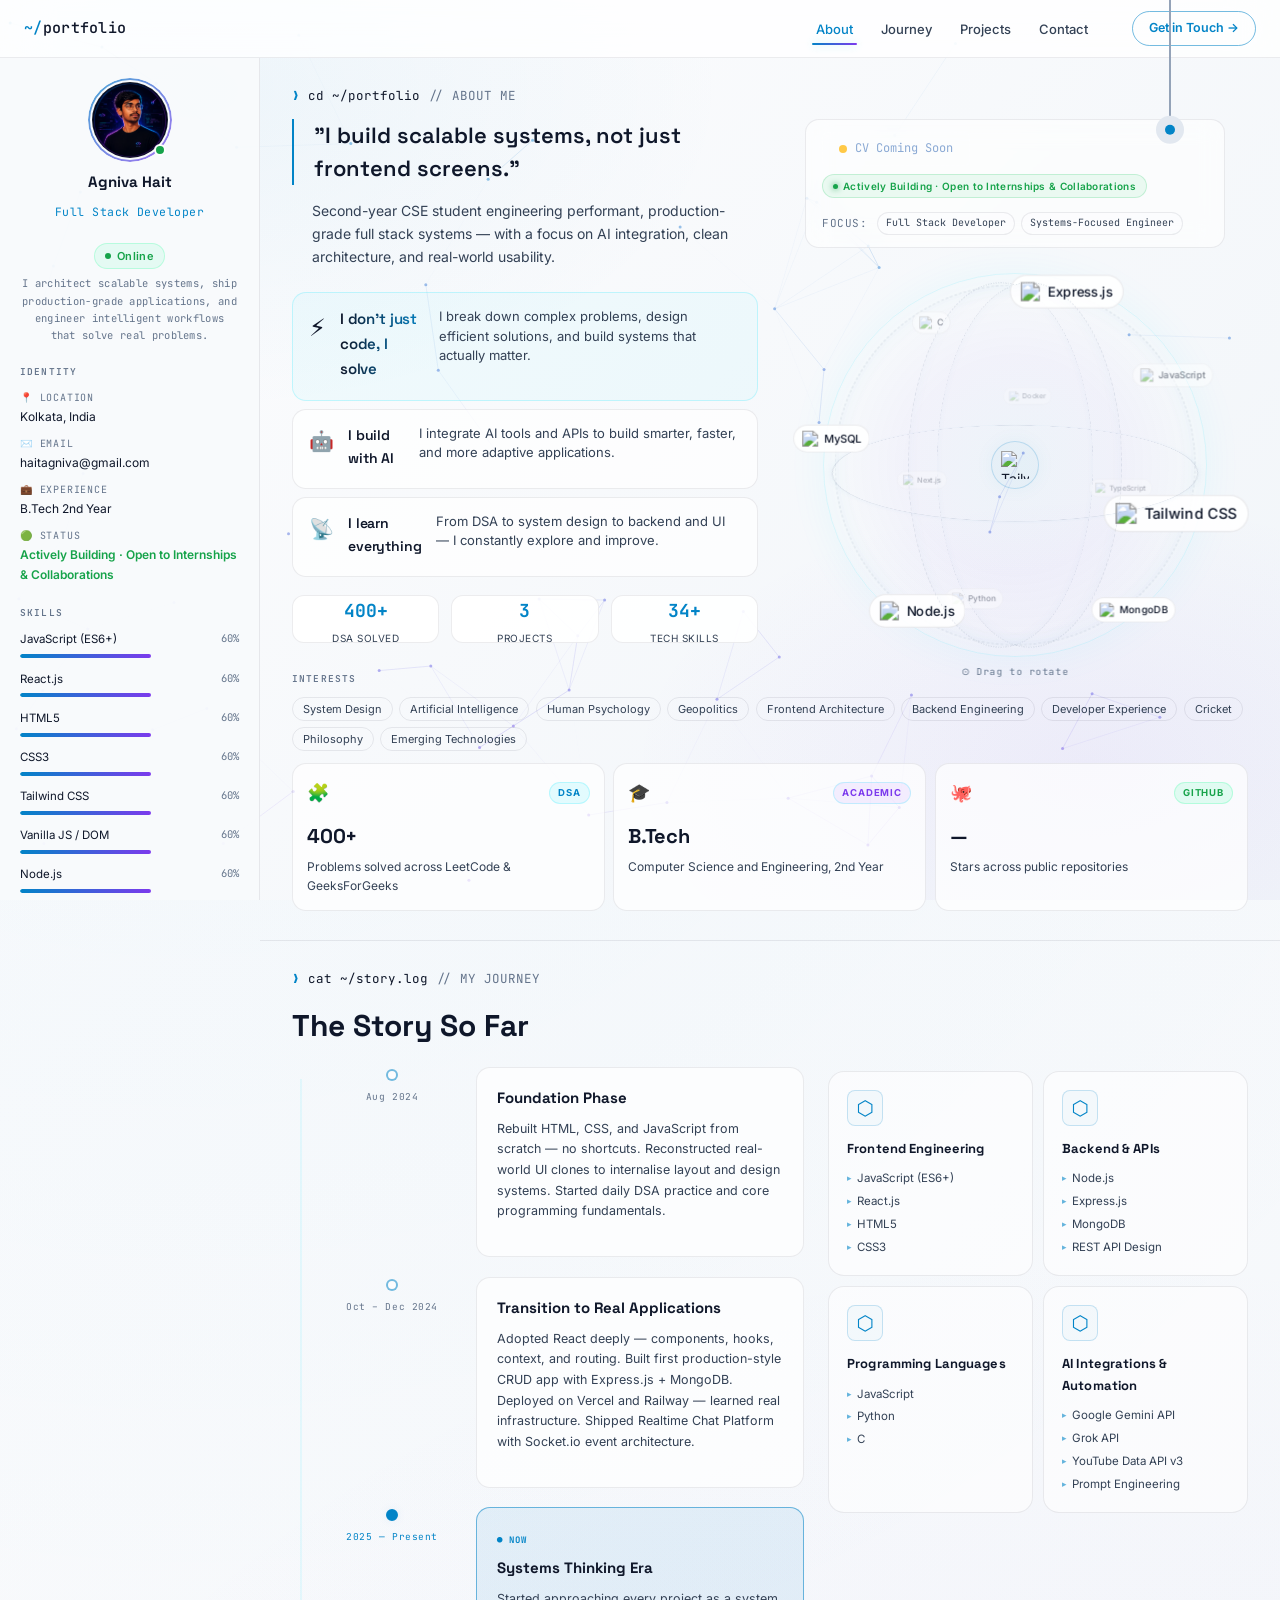
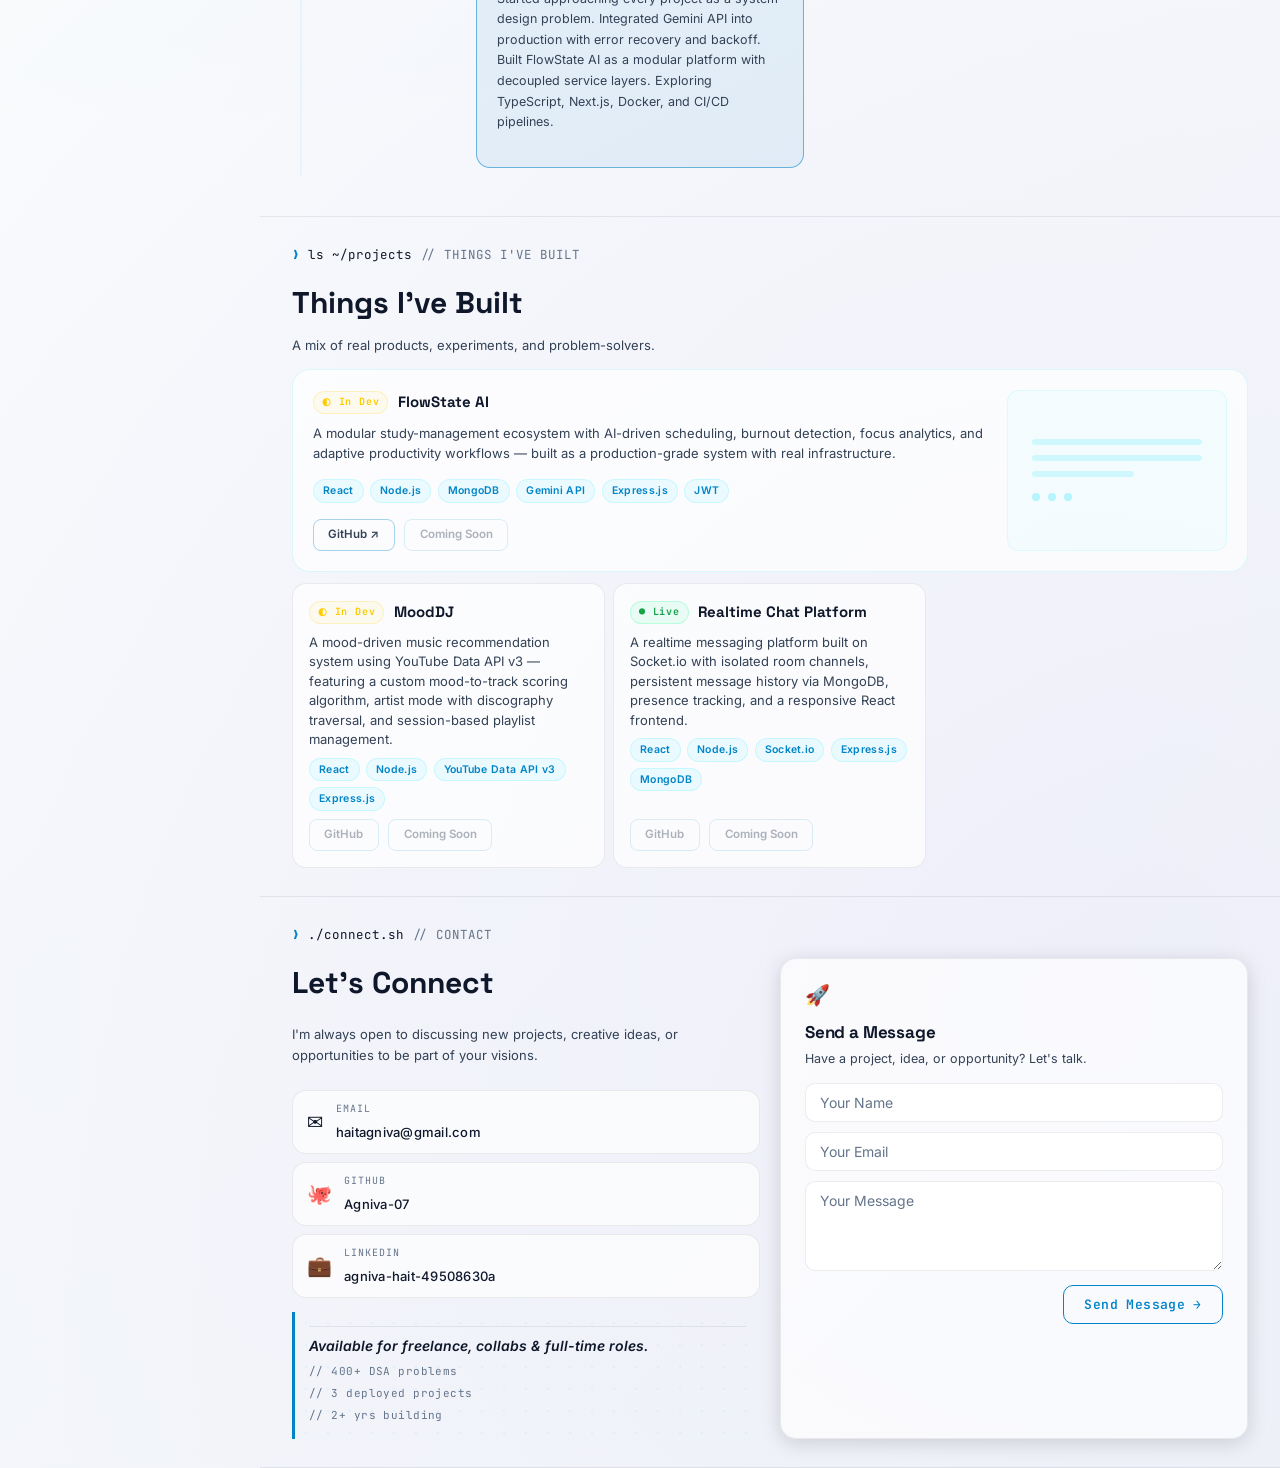
==== commit c1954d01: "added logo for page title" ====
--- a/portfolio.html
+++ b/portfolio.html
@@ -4,7 +4,8 @@
   <meta charset="UTF-8" />
   <meta name="viewport" content="width=device-width, initial-scale=1.0" />
   <meta name="description" content="Agniva Hait — Full Stack Developer. About, journey, projects and more." />
-  <title>~/portfolio — Agniva Hait</title>
+  <title>Agniva Hait</title>
+  <link rel="icon" type="image/png" href="assets/agniva.png">
   <link rel="preconnect" href="https://fonts.googleapis.com" />
   <link rel="preconnect" href="https://fonts.gstatic.com" crossorigin />
   <link href="https://fonts.googleapis.com/css2?family=Space+Grotesk:wght@400;500;600;700&family=Inter:wght@300;400;500;600&family=JetBrains+Mono:wght@300;400;500&display=swap" rel="stylesheet" />
--- a/style/system.css
+++ b/style/system.css
@@ -96,46 +96,46 @@
 
 /* ── Light Theme Overrides ── */
 [data-theme="light"] {
-  --sys-bg:              #f8fafc;
-  --sys-bg-deep:         #f1f5f9;
-  --sys-bg-panel:        rgba(255, 255, 255, 0.92);
-  --sys-bg-card:         rgba(255, 255, 255, 0.7);
-  --sys-bg-card-hover:   rgba(255, 255, 255, 0.95);
+  --sys-bg:              #fdfdfe;
+  --sys-bg-deep:         #f8fafc;
+  --sys-bg-panel:        rgba(255, 255, 255, 0.9);
+  --sys-bg-card:         rgba(255, 255, 255, 0.55);
+  --sys-bg-card-hover:   rgba(255, 255, 255, 0.85);
   --sys-bg-glass:        rgba(255, 255, 255, 0.65);
-  --sys-bg-glass-hover:  rgba(255, 255, 255, 0.9);
-  --sys-bg-elevated:     rgba(255, 255, 255, 1);
+  --sys-bg-glass-hover:  rgba(255, 255, 255, 0.85);
+  --sys-bg-elevated:     rgba(255, 255, 255, 0.98);
 
   --sys-cyan:            #0284c7;
   --sys-cyan-dim:        rgba(2, 132, 199, 0.2);
-  --sys-cyan-glow:       rgba(2, 132, 199, 0.08);
-  --sys-cyan-surface:    rgba(2, 132, 199, 0.04);
+  --sys-cyan-glow:       rgba(2, 132, 199, 0.05);
+  --sys-cyan-surface:    rgba(2, 132, 199, 0.03);
 
   --sys-purple:          #7c3aed;
   --sys-purple-dim:      rgba(124, 58, 237, 0.2);
-  --sys-purple-glow:     rgba(124, 58, 237, 0.08);
-  --sys-purple-surface:  rgba(124, 58, 237, 0.04);
+  --sys-purple-glow:     rgba(124, 58, 237, 0.05);
+  --sys-purple-surface:  rgba(124, 58, 237, 0.03);
 
   --sys-green:           #16a34a;
   --sys-green-dim:       rgba(22, 163, 74, 0.2);
   --sys-green-surface:   rgba(22, 163, 74, 0.05);
 
   --sys-border:          rgba(15, 23, 42, 0.08);
-  --sys-border-hover:    rgba(2, 132, 199, 0.25);
-  --sys-border-active:   rgba(2, 132, 199, 0.4);
-  --sys-border-muted:    rgba(15, 23, 42, 0.04);
+  --sys-border-hover:    rgba(2, 132, 199, 0.2);
+  --sys-border-active:   rgba(2, 132, 199, 0.35);
+  --sys-border-muted:    rgba(15, 23, 42, 0.05);
 
   --sys-text-1:          #0f172a;
-  --sys-text-2:          #475569;
-  --sys-text-3:          #94a3b8;
+  --sys-text-2:          #334155;
+  --sys-text-3:          #64748b;
   
-  --sys-glass-bg:        rgba(255, 255, 255, 0.75);
-  --sys-glass-shadow:    0 8px 32px rgba(15, 23, 42, 0.08);
-
-  --sys-glow-sm:         0 4px 12px rgba(15, 23, 42, 0.06);
-  --sys-glow-md:         0 8px 24px rgba(15, 23, 42, 0.08);
-  --sys-glow-lg:         0 12px 40px rgba(15, 23, 42, 0.1);
-  --sys-glow-card:       0 8px 32px rgba(15, 23, 42, 0.06),
-                         0 0 20px rgba(2, 132, 199, 0.04);
+  --sys-glass-bg:        rgba(255, 255, 255, 0.7);
+  --sys-glass-shadow:    0 8px 32px rgba(15, 23, 42, 0.06);
+
+  --sys-glow-sm:         0 4px 12px rgba(15, 23, 42, 0.05);
+  --sys-glow-md:         0 8px 24px rgba(15, 23, 42, 0.07);
+  --sys-glow-lg:         0 12px 40px rgba(15, 23, 42, 0.09);
+  --sys-glow-card:       0 8px 32px rgba(15, 23, 42, 0.05),
+                         0 0 20px rgba(2, 132, 199, 0.03);
 }
 
 
@@ -167,8 +167,9 @@
 
 [data-theme="light"] body::before {
   background: 
-    /* Soft white gradient for light mode */
-    linear-gradient(135deg, #ffffff 0%, #f0f4f8 50%, #e2e8f0 100%);
+    radial-gradient(ellipse 70% 60% at 15% 10%, rgba(2, 132, 199, 0.06) 0%, transparent 60%),
+    radial-gradient(ellipse 60% 50% at 85% 85%, rgba(124, 58, 237, 0.06) 0%, transparent 60%),
+    linear-gradient(135deg, #fdfdfe 0%, #f1f5f9 100%);
 }
 
 /* Subtle noise texture overlay */
--- a/styles.css
+++ b/styles.css
@@ -43,10 +43,11 @@
 
 /* ── Light Theme Overrides ── */
 [data-theme="light"] {
-  --bg:          #f8fafc;
-  --bg-card:     rgba(255, 255, 255, 0.7);
-  --bg-sidebar:  rgba(241, 245, 249, 0.95);
-  --bg-glass:    rgba(255, 255, 255, 0.85);
+  --bg:          #fdfdfe;
+  --bg-card:     rgba(255, 255, 255, 0.6) !important;
+  --bg-sidebar:  rgba(248, 250, 252, 0.95) !important;
+  --bg-glass:    rgba(255, 255, 255, 0.7) !important;
+  --bg-nav:      rgba(255, 255, 255, 0.8) !important;
 
   --cyan:        #0284c7; 
   --cyan-dim:    rgba(2, 132, 199, 0.55);
@@ -55,12 +56,19 @@
   --purple:      #7c3aed;
   --purple-dim:  rgba(124, 58, 237, 0.5);
 
-  --border:      rgba(15, 23, 42, 0.1);
-  --border-h:    rgba(2, 132, 199, 0.35);
-
-  --text-1:      #0f172a;
-  --text-2:      #475569;
-  --text-3:      #94a3b8;
+  --border:      rgba(15, 23, 42, 0.08) !important;
+  --border-h:    rgba(2, 132, 199, 0.35) !important;
+
+  --text-1:      #0f172a !important;
+  --text-2:      #334155 !important;
+  --text-3:      #64748b !important;
+  --globe-ring:  rgba(148, 163, 184, 0.3) !important;
+}
+
+[data-theme="light"] body {
+  background: radial-gradient(circle at 15% 10%, rgba(2, 132, 199, 0.04) 0%, transparent 50%),
+              radial-gradient(circle at 85% 85%, rgba(124, 58, 237, 0.04) 0%, transparent 50%),
+              linear-gradient(135deg, #fdfdfe 0%, #f1f5f9 100%);
 }
 
 /* ── 2. Reset ──────────────────────────────────────────────── */
@@ -99,7 +107,7 @@
   align-items: center;
   gap: 1.5rem;
   padding: 0 24px;
-  background: rgba(6, 10, 20, 0.8);
+  background: var(--bg-nav, rgba(6, 10, 20, 0.8));
   backdrop-filter: blur(24px) saturate(1.2);
   -webkit-backdrop-filter: blur(24px) saturate(1.2);
   border-bottom: 1px solid var(--border);
@@ -483,7 +491,7 @@
 .interests-tags li {
   padding: 2px 10px;
   border-radius: 20px;
-  border: 1px solid rgba(255,255,255,0.08);
+  border: 1px solid var(--border);
   font-size: 11px;
   color: var(--text-2);
   transition: border-color var(--tr), color var(--tr);
@@ -610,8 +618,8 @@
 }
 .tl-item:hover .tl-card { border-color: var(--border-h); }
 .tl-card--active {
-  border-color: rgba(0,229,255,0.25);
-  background: rgba(0,229,255,0.03);
+  border-color: var(--cyan-dim);
+  background: var(--cyan-glow);
 }
 .tl-now-badge {
   display: inline-block;
@@ -969,8 +977,8 @@
   position: relative;
   margin: 0 auto;
   background: radial-gradient(circle at 50% 50%,
-    rgba(0,229,255,0.02) 0%,
-    rgba(176,106,255,0.015) 40%,
+    var(--sys-cyan-surface) 0%,
+    var(--sys-purple-surface) 40%,
     transparent 65%);
   perspective: 1000px;
   transform-style: preserve-3d;
@@ -1014,10 +1022,10 @@
   position: absolute;
   inset: 0;
   border-radius: 50%;
-  border: 1px dashed rgba(0, 229, 255, 0.15);
-  box-shadow: inset 0 0 20px rgba(0, 229, 255, 0.05);
-}
-.ring-eq { transform: rotateX(75deg) scale(0.95); border: 1px solid rgba(0,229,255,0.25); box-shadow: 0 0 10px rgba(0,229,255,0.1); }
+  border: 1px dashed var(--globe-ring, var(--sys-cyan-dim));
+  box-shadow: inset 0 0 20px var(--sys-cyan-surface);
+}
+.ring-eq { transform: rotateX(75deg) scale(0.95); border: 1px solid var(--globe-ring, var(--sys-cyan)); box-shadow: 0 0 10px var(--sys-cyan-glow); }
 .ring-mer1 { transform: rotateY(0deg) scale(0.95); }
 .ring-mer2 { transform: rotateY(60deg) scale(0.95); }
 .ring-mer3 { transform: rotateY(120deg) scale(0.95); }
@@ -1090,8 +1098,8 @@
 .skill-card {
   padding: 18px;
   border-radius: 16px;
-  background: rgba(255,255,255,0.02);
-  border: 1px solid rgba(0,229,255,0.15);
+  background: var(--sys-bg-card);
+  border: 1px solid var(--sys-border);
   transition: all 0.3s ease;
   display: flex;
   flex-direction: column;
@@ -1100,8 +1108,8 @@
 
 .skill-card:hover {
   transform: translateY(-4px);
-  border-color: #00e5ff;
-  box-shadow: 0 0 20px rgba(0,229,255,0.15);
+  border-color: var(--sys-cyan);
+  box-shadow: var(--sys-glow-md);
 }
 
 .skc-icon {
@@ -1114,8 +1122,8 @@
   width: 36px;
   height: 36px;
   border-radius: 8px;
-  background: rgba(0,229,255,0.08);
-  border: 1px solid rgba(0,229,255,0.18);
+  background: var(--sys-cyan-surface);
+  border: 1px solid var(--sys-cyan-dim);
   margin-bottom: 4px;
 }
 
@@ -1215,8 +1223,8 @@
   display: flex;
   align-items: center;
   gap: 6px;
-  background: rgba(11, 15, 20, 0.85);
-  border: 1px solid rgba(255,255,255,0.06);
+  background: var(--sys-bg-panel);
+  border: 1px solid var(--sys-border);
   padding: 4px 8px;
   border-radius: 20px;
   transform-origin: center center;
@@ -1237,6 +1245,10 @@
 .globe-item img[src*="express"] {
   filter: invert(1);
 }
+[data-theme="light"] .globe-item img[src*="nextjs"],
+[data-theme="light"] .globe-item img[src*="express"] {
+  filter: none;
+}
 
 .globe-name {
   font-size: 11px;
@@ -1252,12 +1264,13 @@
   transform: translate(-50%, -50%);
   width: 48px;
   height: 48px;
-  background: rgba(0,229,255,0.1);
+  background: var(--sys-cyan-surface);
+  border: 1px solid var(--sys-cyan-dim);
   border-radius: 50%;
   display: flex;
   align-items: center;
   justify-content: center;
-  box-shadow: 0 0 20px rgba(0,229,255,0.2);
+  box-shadow: 0 0 20px var(--sys-cyan-glow);
 }
 
 .globe-center img {
@@ -1425,7 +1438,7 @@
 .quick-bar {
   width: 100%;
   max-width: 420px;
-  background: rgba(13, 22, 40, 0.75);
+  background: var(--bg-card);
   border: 1px solid var(--border);
   border-radius: 14px;
   padding: 12px 16px;
@@ -1435,10 +1448,10 @@
   margin-bottom: 28px;
   backdrop-filter: blur(12px);
   -webkit-backdrop-filter: blur(12px);
-  transition: border-color var(--tr), box-shadow var(--tr);
+  transition: all var(--tr);
 }
 .quick-bar:hover {
-  border-color: rgba(34,211,238,0.25);
+  border-color: var(--border-h);
   box-shadow: 0 0 20px var(--cyan-glow);
 }
 
@@ -1458,20 +1471,22 @@
   border-radius: 6px;
   font-family: var(--font-mono);
   font-size: 0.75rem;
-  font-weight: 600;
-  text-decoration: none;
+  color: var(--text-2);
+  border: 1px dashed var(--border);
+  background: var(--bg-glass);
+  display: flex;
+  align-items: center;
+  gap: 8px;
   transition: all var(--tr);
-  display: inline-flex;
-  align-items: center;
-  gap: 8px;
+  cursor: pointer;
 }
 .qb-btn--primary {
-  background: transparent;
-  border: 1px dashed rgba(255,255,255,0.25);
-  color: #8baad4;
+  background: var(--bg-glass);
+  border: 1px dashed var(--border);
+  color: var(--text-2);
 }
 .qb-btn--primary:hover {
-  border-color: rgba(255,255,255,0.4);
+  border-color: var(--border-h);
   color: var(--text-1);
 }
 .qb-btn--disabled {
@@ -1525,9 +1540,9 @@
   margin-top: 10px;
 }
 .stat-card {
-  padding: 14px;
-  background: var(--bg-glass);
-  border: 1px solid var(--border);
+  height: 48px;
+  background: var(--sys-bg-panel);
+  border: 1px solid var(--sys-border);
   border-radius: 12px;
   display: flex;
   flex-direction: column;
